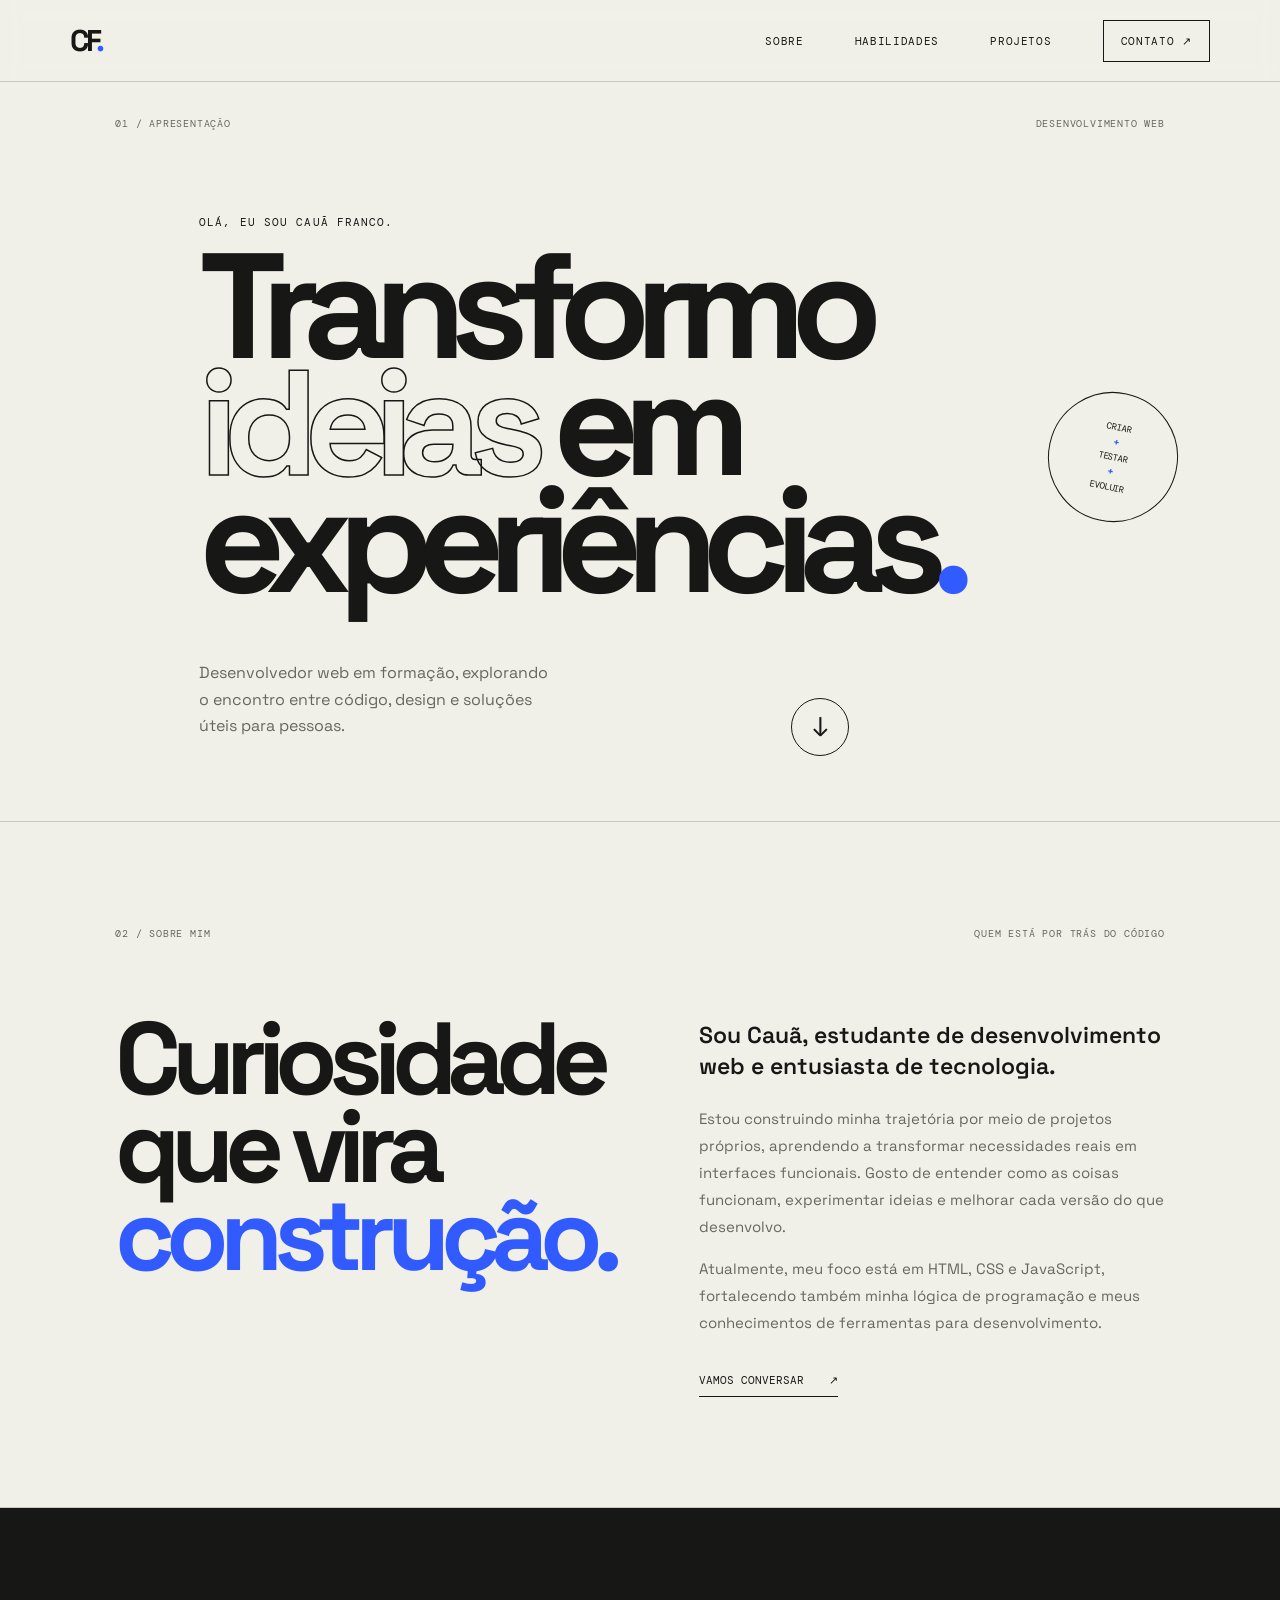
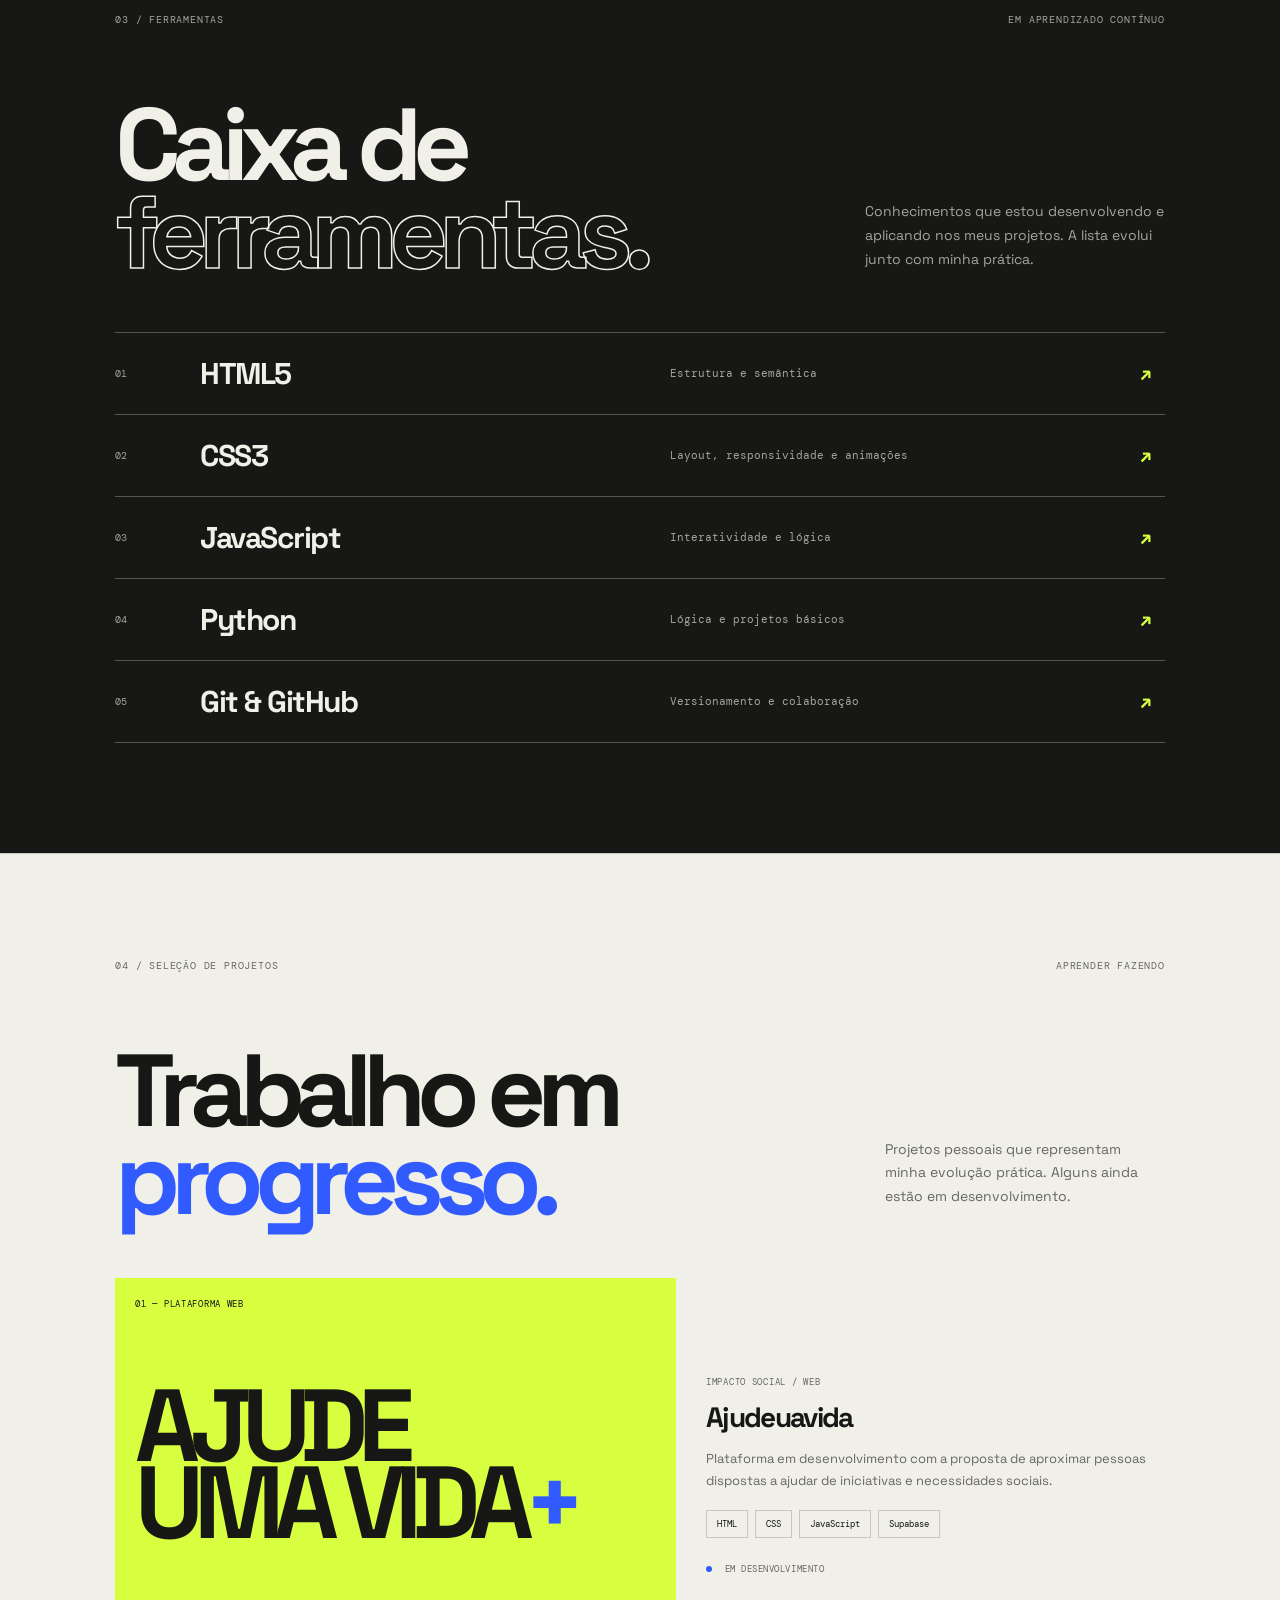
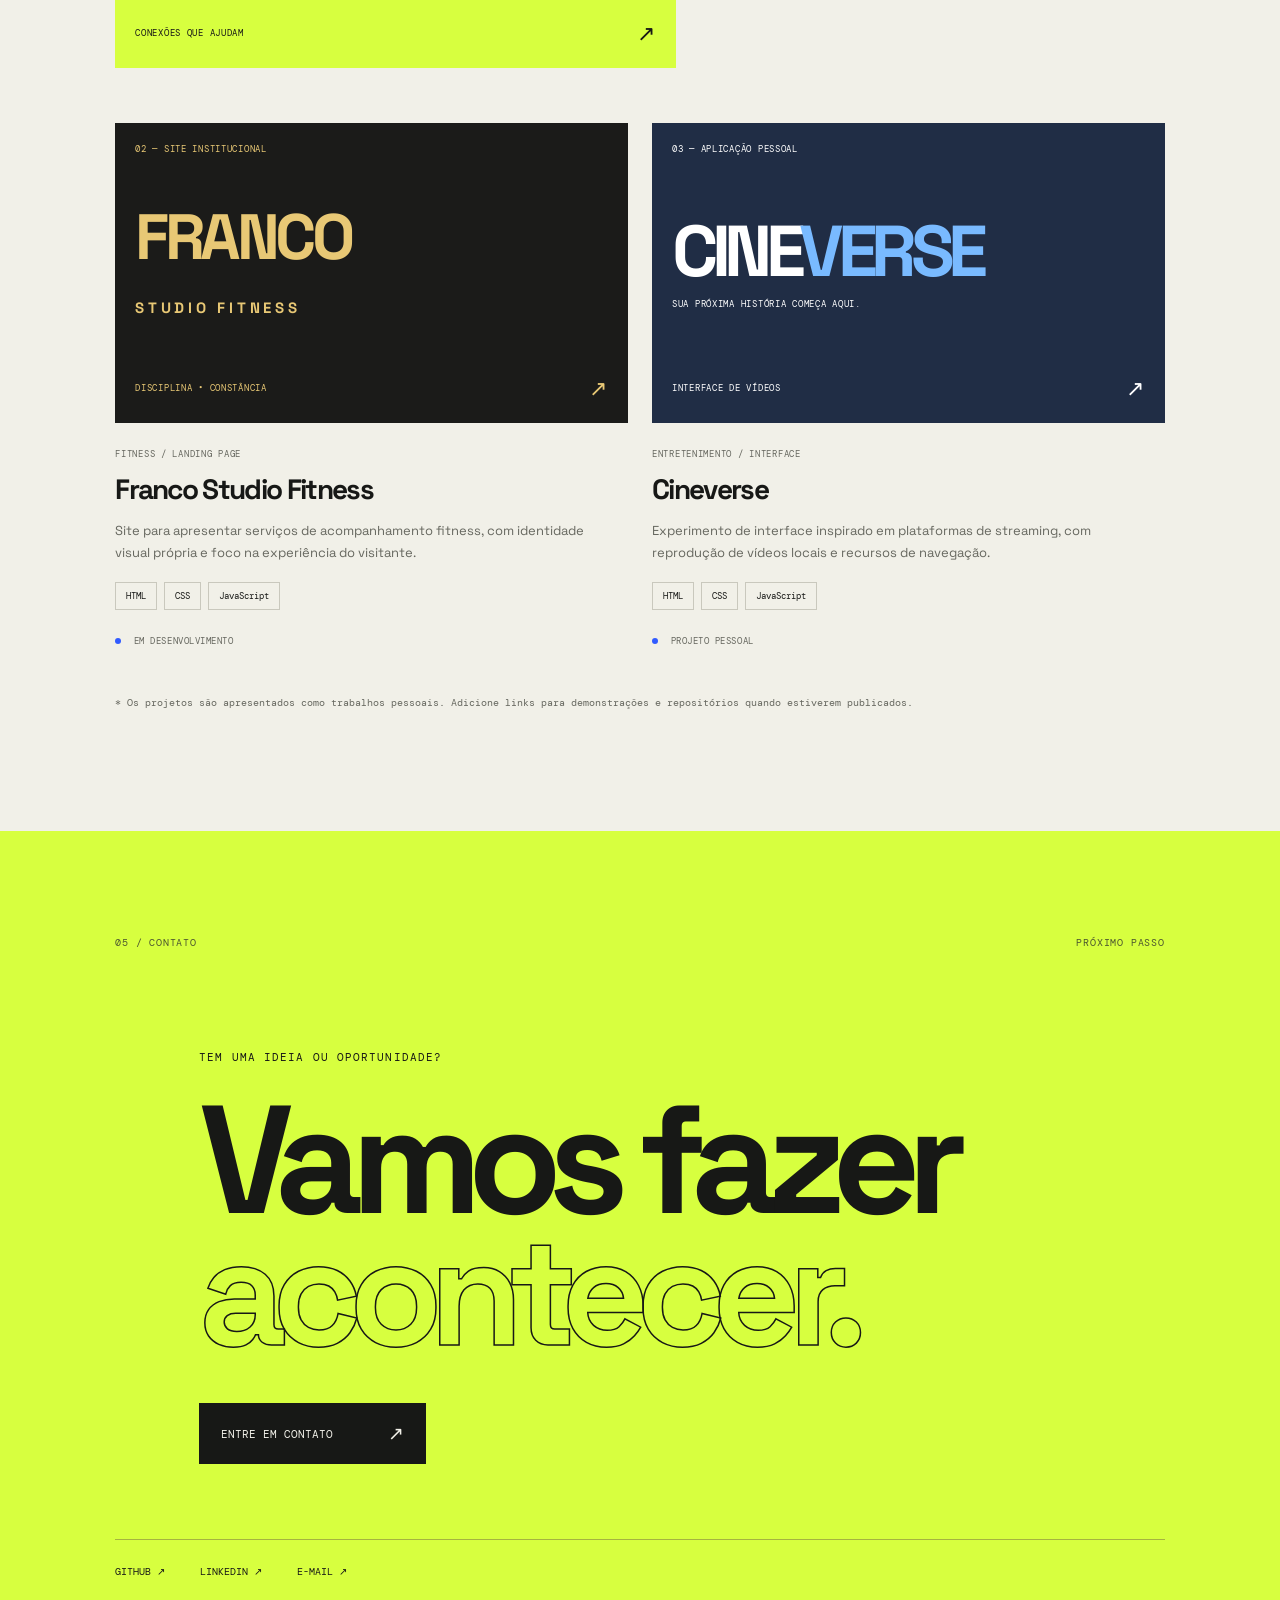
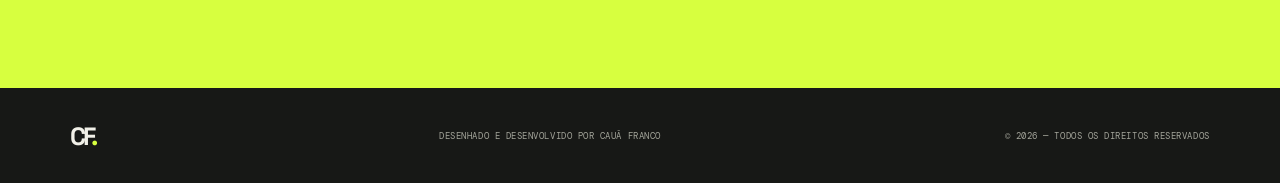
==== index.html @ 3e23813f "ss" ====
<!doctype html>
<html lang="pt-BR">
<head>
  <meta charset="UTF-8">
  <meta name="viewport" content="width=device-width, initial-scale=1.0">
  <meta name="description" content="Portfólio de Cauã Franco — desenvolvedor web em formação. Projetos, habilidades e contato.">
  <meta name="theme-color" content="#f1f0e8">
  <title>Cauã Franco — Desenvolvedor Web</title>
  <link rel="preconnect" href="https://fonts.googleapis.com">
  <link rel="preconnect" href="https://fonts.gstatic.com" crossorigin>
  <link href="https://fonts.googleapis.com/css2?family=DM+Mono:wght@400;500&family=Space+Grotesk:wght@400;500;600;700&display=swap" rel="stylesheet">
  <link rel="stylesheet" href="style.css">
  <script src="script.js" defer></script>
</head>
<body>
  
  <header class="site-header">
    <a class="brand" href="#inicio" aria-label="Cauã Franco, início">CF<span>.</span></a>
    <button class="menu-toggle" aria-label="Abrir menu" aria-expanded="false">☰</button>
    <nav class="navigation" aria-label="Navegação principal">
      <a href="#sobre">SOBRE</a>
      <a href="#habilidades">HABILIDADES</a>
      <a href="#projetos">PROJETOS</a>
      <a href="#contato" class="nav-contact">CONTATO ↗</a>
    </nav>
  </header>

  <main>
    <section class="hero section-wrap" id="inicio">
      <div class="hero-kicker"><span>01 / APRESENTAÇÃO</span><span>DESENVOLVIMENTO WEB</span></div>
      <div class="hero-content">
        <p class="eyebrow">OLÁ, EU SOU CAUÃ FRANCO.</p>
        <h1>Transformo<br><span class="outline-text">ideias</span> em<br>experiências<span class="accent">.</span></h1>
        <div class="hero-bottom">
          <p class="hero-description">Desenvolvedor web em formação, explorando o encontro entre código, design e soluções úteis para pessoas.</p>
          <a class="round-link" href="#projetos" aria-label="Ver projetos">↓</a>
        </div>
      </div>
      <div class="hero-stamp" aria-hidden="true"><span>CRIAR</span><b>+</b><span>TESTAR</span><b>+</b><span>EVOLUIR</span></div>
    </section>

    <section class="about section-wrap" id="sobre">
      <div class="section-heading"><span>02 / SOBRE MIM</span><span class="section-index">QUEM ESTÁ POR TRÁS DO CÓDIGO</span></div>
      <div class="about-grid">
        <h2>Curiosidade<br>que vira<br><span class="accent">construção.</span></h2>
        <div class="about-copy">
          <p class="large-copy">Sou Cauã, estudante de desenvolvimento web e entusiasta de tecnologia.</p>
          <p>Estou construindo minha trajetória por meio de projetos próprios, aprendendo a transformar necessidades reais em interfaces funcionais. Gosto de entender como as coisas funcionam, experimentar ideias e melhorar cada versão do que desenvolvo.</p>
          <p>Atualmente, meu foco está em HTML, CSS e JavaScript, fortalecendo também minha lógica de programação e meus conhecimentos de ferramentas para desenvolvimento.</p>
          <a class="text-link" href="#contato">VAMOS CONVERSAR <span>↗</span></a>
        </div>
      </div>
    </section>

    <section class="skills section-wrap" id="habilidades">
      <div class="section-heading"><span>03 / FERRAMENTAS</span><span class="section-index">EM APRENDIZADO CONTÍNUO</span></div>
      <div class="skills-intro">
        <h2>Caixa de<br><span class="outline-text">ferramentas.</span></h2>
        <p>Conhecimentos que estou desenvolvendo e aplicando nos meus projetos. A lista evolui junto com minha prática.</p>
      </div>
      <div class="skill-list">
        <div class="skill-row"><span>01</span><strong>HTML5</strong><em>Estrutura e semântica</em><b>↗</b></div>
        <div class="skill-row"><span>02</span><strong>CSS3</strong><em>Layout, responsividade e animações</em><b>↗</b></div>
        <div class="skill-row"><span>03</span><strong>JavaScript</strong><em>Interatividade e lógica</em><b>↗</b></div>
        <div class="skill-row"><span>04</span><strong>Python</strong><em>Lógica e projetos básicos</em><b>↗</b></div>
        <div class="skill-row"><span>05</span><strong>Git & GitHub</strong><em>Versionamento e colaboração</em><b>↗</b></div>
      </div>
    </section>

    <section class="projects section-wrap" id="projetos">
      <div class="section-heading"><span>04 / SELEÇÃO DE PROJETOS</span><span class="section-index">APRENDER FAZENDO</span></div>
      <div class="projects-title">
        <h2>Trabalho em<br><span class="accent">progresso.</span></h2>
        <p>Projetos pessoais que representam minha evolução prática. Alguns ainda estão em desenvolvimento.</p>
      </div>
      <div class="project-grid">
        <article class="project-card project-featured">
          <div class="project-visual visual-charity">
            <span class="visual-label">01 — PLATAFORMA WEB</span>
            <div class="visual-word">AJUDE<br>UMA VIDA<span>+</span></div>
            <div class="visual-bottom"><span>CONEXÕES QUE AJUDAM</span><span>↗</span></div>
          </div>
          <div class="project-info">
            <div><span class="project-type">IMPACTO SOCIAL / WEB</span><h3>Ajudeuavida</h3></div>
            <p>Plataforma em desenvolvimento com a proposta de aproximar pessoas dispostas a ajudar de iniciativas e necessidades sociais.</p>
            <div class="tag-list"><span>HTML</span><span>CSS</span><span>JavaScript</span><span>Supabase</span></div>
            <span class="project-status"><i></i> EM DESENVOLVIMENTO</span>
          </div>
        </article>

        <article class="project-card">
          <div class="project-visual visual-fitness">
            <span class="visual-label">02 — SITE INSTITUCIONAL</span>
            <div class="fitness-mark">FRANCO<br><span>STUDIO FITNESS</span></div>
            <div class="visual-bottom"><span>DISCIPLINA • CONSTÂNCIA</span><span>↗</span></div>
          </div>
          <div class="project-info">
            <div><span class="project-type">FITNESS / LANDING PAGE</span><h3>Franco Studio Fitness</h3></div>
            <p>Site para apresentar serviços de acompanhamento fitness, com identidade visual própria e foco na experiência do visitante.</p>
            <div class="tag-list"><span>HTML</span><span>CSS</span><span>JavaScript</span></div>
            <span class="project-status"><i></i> EM DESENVOLVIMENTO</span>
          </div>
        </article>

        <article class="project-card">
          <div class="project-visual visual-cine">
            <span class="visual-label">03 — APLICAÇÃO PESSOAL</span>
            <div class="cine-title">CINE<span>VERSE</span><small>SUA PRÓXIMA HISTÓRIA COMEÇA AQUI.</small></div>
            <div class="visual-bottom"><span>INTERFACE DE VÍDEOS</span><span>↗</span></div>
          </div>
          <div class="project-info">
            <div><span class="project-type">ENTRETENIMENTO / INTERFACE</span><h3>Cineverse</h3></div>
            <p>Experimento de interface inspirado em plataformas de streaming, com reprodução de vídeos locais e recursos de navegação.</p>
            <div class="tag-list"><span>HTML</span><span>CSS</span><span>JavaScript</span></div>
            <span class="project-status"><i></i> PROJETO PESSOAL</span>
          </div>
        </article>
      </div>
      <p class="projects-note">* Os projetos são apresentados como trabalhos pessoais. Adicione links para demonstrações e repositórios quando estiverem publicados.</p>
    </section>

    <section class="contact section-wrap" id="contato">
      <div class="section-heading"><span>05 / CONTATO</span><span class="section-index">PRÓXIMO PASSO</span></div>
      <div class="contact-main">
        <p class="eyebrow">TEM UMA IDEIA OU OPORTUNIDADE?</p>
        <h2>Vamos fazer<br><span class="outline-text">acontecer.</span></h2>
        <a class="contact-button" href="mailto:.COM">ENTRE EM CONTATO <span>↗</span></a>
      </div>
      <div class="contact-links">
        <!-- Substitua os endereços abaixo pelos seus links reais -->
        <a href="https://github.com/theguy2006" target="_blank" rel="noreferrer">GITHUB ↗</a>
        <a href="https://www.linkedin.com/" target="_blank" rel="noreferrer">LINKEDIN ↗</a>
        <a href="mailto:cauafranco259@gmail.com">E-MAIL ↗</a>
      </div>
    </section>
  </main>

  <footer class="footer">
    <a class="brand" href="#inicio">CF<span>.</span></a>
    <span>DESENHADO E DESENVOLVIDO POR CAUÃ FRANCO</span>
    <span>© <span id="year"></span> — TODOS OS DIREITOS RESERVADOS</span>
  </footer>
  <a class="back-top" href="#inicio" aria-label="Voltar ao topo">↑</a>
</body>
</html>
---- style.css ----
/* CAUÃ FRANCO — PORTFÓLIO
   Identidade: brutalista, editorial e moderna.
   Edite as variáveis abaixo para personalizar as cores. */
:root {
  --paper: #f1f0e8;
  --ink: #171816;
  --muted: #66675f;
  --line: #c9c8bd;
  --acid: #d7ff3f;
  --blue: #315bff;
  --mono: "DM Mono", monospace;
  --display: "Space Grotesk", sans-serif;
}
* {
  box-sizing: border-box;
}
html {
  scroll-behavior: smooth;
  scroll-padding-top: 90px;
}
body {
  margin: 0;
  background: var(--paper);
  color: var(--ink);
  font-family: var(--display);
  padding-top: 82px;
}
a {
  color: inherit;
  text-decoration: none;
}
.top-strip {
  min-height: 32px;
  padding: 8px 5.5%;
  display: flex;
  justify-content: space-between;
  gap: 16px;
  background: var(--ink);
  color: var(--paper);
  font: 10px var(--mono);
  letter-spacing: 0.08em;
}
.availability {
  color: var(--acid);
}
.availability i,
.project-status i {
  display: inline-block;
  width: 7px;
  height: 7px;
  margin-right: 7px;
  border-radius: 50%;
  background: var(--acid);
}
.site-header {
    height: 82px;
    padding: 0 5.5%;
    display: flex;
    justify-content: space-between;
    align-items: center;
    border-bottom: 1px solid var(--line);

    position: fixed;
    top: 0;
    left: 0;
    width: 100%;
    z-index: 1000;
    background: var(--paper);
    backdrop-filter: blur(10px);
    background: rgba(241, 240, 232, 0.75);
backdrop-filter: blur(10px);
-webkit-backdrop-filter: blur(10px);
}
.brand {
  font-size: 30px;
  font-weight: 700;
  letter-spacing: -0.12em;
}
.brand span,
.accent {
  color: var(--blue);
}
.navigation {
  display: flex;
  align-items: center;
  gap: clamp(20px, 4vw, 55px);
  font: 11px var(--mono);
  letter-spacing: 0.06em;
}
.navigation a {
  transition: color 0.2s ease;
}
.navigation a:hover,
.contact-links a:hover {
  color: var(--blue);
}
.navigation .nav-contact {
  padding: 13px 17px;
  border: 1px solid var(--ink);
}
.menu-toggle {
  display: none;
  border: 0;
  background: none;
  font-size: 25px;
}
.section-wrap {
  padding-left: 9%;
  padding-right: 9%;
}
.hero {
  min-height: 700px;
  position: relative;
  padding-top: 35px;
  padding-bottom: 65px;
  overflow: hidden;
}
.hero-kicker,
.section-heading {
  display: flex;
  justify-content: space-between;
  gap: 20px;
  color: var(--muted);
  font: 10px var(--mono);
  letter-spacing: 0.08em;
}
.hero-content {
  max-width: 950px;
  margin: 85px 0 0 8%;
  position: relative;
  z-index: 1;
}
.eyebrow {
  font: 11px var(--mono);
  letter-spacing: 0.1em;
}
.hero h1 {
  margin: 20px 0 25px;
  font-size: clamp(76px, 11.7vw, 164px);
  line-height: 0.78;
  letter-spacing: -0.105em;
  font-weight: 700;
}
.outline-text {
  color: transparent;
  -webkit-text-stroke: 1.5px var(--ink);
}
.hero-bottom {
  display: flex;
  justify-content: space-between;
  align-items: end;
  max-width: 650px;
  margin-top: 45px;
}
.hero-description {
  max-width: 360px;
  color: var(--muted);
  font-size: 16px;
  line-height: 1.65;
}
.round-link {
  width: 58px;
  height: 58px;
  display: grid;
  place-items: center;
  border: 1px solid var(--ink);
  border-radius: 50%;
  font-size: 27px;
  transition: 0.25s;
}
.round-link:hover {
  color: var(--paper);
  background: var(--ink);
  transform: translateY(4px);
}
.hero-stamp {
  position: absolute;
  right: 8%;
  top: 42%;
  width: 130px;
  height: 130px;
  border: 1px solid var(--ink);
  border-radius: 50%;
  display: flex;
  flex-direction: column;
  align-items: center;
  justify-content: center;
  gap: 3px;
  font: 9px var(--mono);
  transform: rotate(12deg);
}
.hero-stamp b {
  color: var(--blue);
}
.about,
.skills,
.projects,
.contact {
  padding-top: 105px;
  padding-bottom: 110px;
  border-top: 1px solid var(--line);
}
.section-index {
  text-align: right;
}
.about-grid {
  display: grid;
  grid-template-columns: 1fr 1fr;
  gap: 8%;
  margin-top: 75px;
}
.about h2,
.skills h2,
.projects h2,
.contact h2 {
  margin: 0;
  font-size: clamp(58px, 8vw, 110px);
  line-height: 0.86;
  letter-spacing: -0.09em;
}
.about-copy {
  max-width: 490px;
  padding-top: 5px;
}
.about-copy p {
  color: var(--muted);
  font-size: 15px;
  line-height: 1.8;
}
.about-copy .large-copy {
  margin-top: 0;
  color: var(--ink);
  font-size: 23px;
  line-height: 1.35;
  font-weight: 600;
}
.text-link {
  display: inline-flex;
  gap: 25px;
  margin-top: 22px;
  padding-bottom: 9px;
  border-bottom: 1px solid var(--ink);
  font: 11px var(--mono);
}
.skills {
  background: var(--ink);
  color: var(--paper);
}
.skills .section-heading {
  color: #a4a59b;
}
.skills-intro {
  display: flex;
  justify-content: space-between;
  align-items: end;
  gap: 30px;
  margin: 75px 0 55px;
}
.skills h2 .outline-text {
  -webkit-text-stroke-color: var(--paper);
}
.skills-intro p {
  max-width: 300px;
  margin-bottom: 5px;
  color: #a4a59b;
  font-size: 14px;
  line-height: 1.7;
}
.skill-list {
  border-top: 1px solid #55564f;
}
.skill-row {
  min-height: 82px;
  display: grid;
  grid-template-columns: 65px 1fr 1fr 25px;
  align-items: center;
  gap: 20px;
  border-bottom: 1px solid #55564f;
  transition:
    padding 0.2s,
    background 0.2s;
}
.skill-row:hover {
  padding: 0 15px;
  background: #242520;
}
.skill-row > span,
.skill-row em {
  color: #a4a59b;
  font: 10px var(--mono);
}
.skill-row strong {
  font-size: clamp(20px, 3vw, 30px);
  letter-spacing: -0.05em;
}
.skill-row em {
  font-style: normal;
  font-size: 11px;
}
.skill-row b {
  color: var(--acid);
  font-size: 19px;
}
.projects-title {
  display: flex;
  justify-content: space-between;
  align-items: end;
  gap: 25px;
  margin: 75px 0 55px;
}
.projects-title p {
  max-width: 280px;
  color: var(--muted);
  font-size: 14px;
  line-height: 1.7;
}
.project-grid {
  display: grid;
  grid-template-columns: 1fr 1fr;
  gap: 55px 24px;
}
.project-card {
  min-width: 0;
}
.project-featured {
  grid-column: 1 / -1;
  display: grid;
  grid-template-columns: 1.1fr 0.9fr;
  gap: 30px;
  align-items: center;
}
.project-visual {
  min-height: 300px;
  padding: 20px;
  display: flex;
  flex-direction: column;
  justify-content: space-between;
  overflow: hidden;
  position: relative;
}
.project-featured .project-visual {
  min-height: 390px;
}
.visual-label,
.visual-bottom {
  position: relative;
  z-index: 1;
  display: flex;
  justify-content: space-between;
  gap: 10px;
  font: 9px var(--mono);
  letter-spacing: 0.08em;
}
.visual-bottom {
  align-items: center;
}
.visual-bottom span:last-child {
  font-size: 22px;
}
.visual-charity {
  background: var(--acid);
  color: var(--ink);
}
.visual-word {
  font-size: clamp(54px, 8vw, 105px);
  font-weight: 700;
  line-height: 0.76;
  letter-spacing: -0.1em;
}
.visual-word span {
  color: var(--blue);
}
.visual-fitness {
  background: #1b1b19;
  color: #e8c875;
}
.fitness-mark {
  font-size: clamp(38px, 5vw, 65px);
  font-weight: 700;
  line-height: 0.85;
  letter-spacing: -0.07em;
}
.fitness-mark span {
  font-size: 15px;
  letter-spacing: 0.25em;
}
.visual-cine {
  background: #202d45;
  color: #fff;
}
.cine-title {
  font-size: clamp(48px, 6vw, 72px);
  font-weight: 700;
  letter-spacing: -0.09em;
  line-height: 0.9;
}
.cine-title span {
  color: #79baff;
}
.cine-title small {
  display: block;
  margin-top: 15px;
  font: 9px var(--mono);
  letter-spacing: 0.08em;
}
.project-info {
  padding: 18px 0 0;
}
.project-featured .project-info {
  padding: 10px 0;
}
.project-type {
  color: var(--muted);
  font: 9px var(--mono);
  letter-spacing: 0.08em;
}
.project-info h3 {
  margin: 9px 0 12px;
  font-size: 28px;
  letter-spacing: -0.06em;
}
.project-info p {
  max-width: 470px;
  color: var(--muted);
  font-size: 13px;
  line-height: 1.7;
}
.tag-list {
  display: flex;
  flex-wrap: wrap;
  gap: 7px;
  margin: 18px 0;
}
.tag-list span {
  padding: 7px 10px;
  border: 1px solid var(--line);
  font: 9px var(--mono);
}
.project-status {
  display: inline-block;
  margin-top: 5px;
  color: var(--muted);
  font: 9px var(--mono);
  letter-spacing: 0.06em;
}
.project-status i {
  width: 6px;
  height: 6px;
  background: var(--blue);
}
.projects-note {
  margin-top: 45px;
  color: var(--muted);
  font: 10px var(--mono);
  line-height: 1.7;
}
.contact {
  background: var(--acid);
  border-top: 0;
}
.contact .section-heading {
  color: #4d5630;
}
.contact-main {
  padding: 90px 0 75px 8%;
}
.contact-main .eyebrow {
  margin-bottom: 30px;
}
.contact h2 {
  font-size: clamp(75px, 12vw, 155px);
}
.contact h2 .outline-text {
  -webkit-text-stroke-color: var(--ink);
}
.contact-button {
  display: inline-flex;
  justify-content: space-between;
  align-items: center;
  gap: 55px;
  margin-top: 45px;
  padding: 18px 22px;
  background: var(--ink);
  color: var(--paper);
  font: 11px var(--mono);
  transition: 0.2s;
}
.contact-button:hover {
  background: var(--blue);
  transform: translateY(-3px);
}
.contact-button span {
  font-size: 19px;
}
.contact-links {
  display: flex;
  gap: 35px;
  padding-top: 25px;
  border-top: 1px solid #a6b33f;
  font: 10px var(--mono);
}
.footer {
  min-height: 95px;
  padding: 20px 5.5%;
  display: flex;
  justify-content: space-between;
  align-items: center;
  gap: 20px;
  background: var(--ink);
  color: var(--paper);
}
.footer .brand {
  font-size: 25px;
}
.footer .brand span {
  color: var(--acid);
}
.footer > span {
  color: #a4a59b;
  font: 9px var(--mono);
  letter-spacing: 0.06em;
}
.back-top {
  position: fixed;
  right: 22px;
  bottom: 22px;
  width: 42px;
  height: 42px;
  display: grid;
  place-items: center;
  background: var(--ink);
  color: var(--paper);
  font-size: 20px;
  opacity: 0;
  pointer-events: none;
  transition: opacity 0.2s;
  z-index: 5;
}
.back-top.visible {
  opacity: 1;
  pointer-events: auto;
}
.reveal {
  opacity: 0;
  transform: translateY(24px);
  transition:
    opacity 0.65s ease,
    transform 0.65s ease;
}
.reveal.in-view {
  opacity: 1;
  transform: translateY(0);
}
@media (max-width: 800px) {
  .section-wrap {
    padding-left: 6%;
    padding-right: 6%;
  }
  .hero {
    min-height: 650px;
  }
  .hero-content {
    margin-left: 2%;
    margin-top: 100px;
  }
  .hero-stamp {
    right: 7%;
    top: 58%;
    width: 95px;
    height: 95px;
    font-size: 7px;
  }
  .about-grid {
    gap: 35px;
  }
  .project-featured {
    grid-template-columns: 1fr;
    gap: 12px;
  }
  .project-featured .project-visual {
    min-height: 330px;
  }
}
@media (max-width: 600px) {
  .top-strip {
    padding: 8px 5%;
    font-size: 8px;
  }
  .site-header {
    height: 70px;
    padding: 0 5%;
  }
  .menu-toggle {
    display: block;
    cursor: pointer;
  }
  .navigation {
    display: none;
    position: absolute;
    top: 102px;
    left: 0;
    right: 0;
    z-index: 10;
    padding: 25px 6%;
    background: var(--paper);
    border-bottom: 1px solid var(--ink);
    flex-direction: column;
    align-items: stretch;
    gap: 22px;
  }
  .navigation.open {
    display: flex;
  }
  .navigation .nav-contact {
    text-align: center;
  }
  .hero {
    min-height: 610px;
    padding-top: 25px;
  }
  .hero-kicker,
  .section-heading {
    font-size: 8px;
  }
  .hero-kicker span:last-child,
  .section-index {
    max-width: 46%;
  }
  .hero-content {
    margin: 115px 0 0;
  }
  .hero h1 {
    font-size: clamp(67px, 17vw, 100px);
  }
  .hero-description {
    max-width: 260px;
    font-size: 14px;
  }
  .hero-stamp {
    top: auto;
    bottom: 50px;
    right: 8%;
    width: 78px;
    height: 78px;
    font-size: 6px;
  }
  .round-link {
    width: 45px;
    height: 45px;
    flex-shrink: 0;
  }
  .about,
  .skills,
  .projects,
  .contact {
    padding-top: 75px;
    padding-bottom: 80px;
  }
  .about-grid {
    grid-template-columns: 1fr;
    margin-top: 55px;
  }
  .about h2,
  .skills h2,
  .projects h2 {
    font-size: clamp(60px, 15vw, 90px);
  }
  .about-copy .large-copy {
    font-size: 20px;
  }
  .skills-intro,
  .projects-title {
    display: block;
    margin: 55px 0 40px;
  }
  .skills-intro p,
  .projects-title p {
    margin-top: 25px;
  }
  .skill-row {
    min-height: 75px;
    grid-template-columns: 28px 1fr 20px;
    gap: 10px;
  }
  .skill-row em {
    grid-column: 2;
    grid-row: 2;
    margin-top: -18px;
    font-size: 9px;
  }
  .skill-row b {
    grid-column: 3;
    grid-row: 1 / span 2;
  }
  .project-grid {
    grid-template-columns: 1fr;
    gap: 38px;
  }
  .project-featured {
    grid-column: auto;
  }
  .project-visual,
  .project-featured .project-visual {
    min-height: 270px;
  }
  .visual-word {
    font-size: 70px;
  }
  .contact-main {
    padding: 75px 0 65px;
  }
  .contact h2 {
    font-size: clamp(67px, 16vw, 100px);
  }
  .contact-links {
    flex-wrap: wrap;
    gap: 20px;
  }
  .footer {
    flex-wrap: wrap;
    padding: 25px 6%;
  }
  .footer > span {
    width: calc(100% - 50px);
  }
  .footer > span:last-child {
    width: 100%;
  }
}
@media (prefers-reduced-motion: reduce) {
  *,
  *::before,
  *::after {
    scroll-behavior: auto !important;
    transition-duration: 0.01ms !important;
    animation-duration: 0.01ms !important;
  }
}
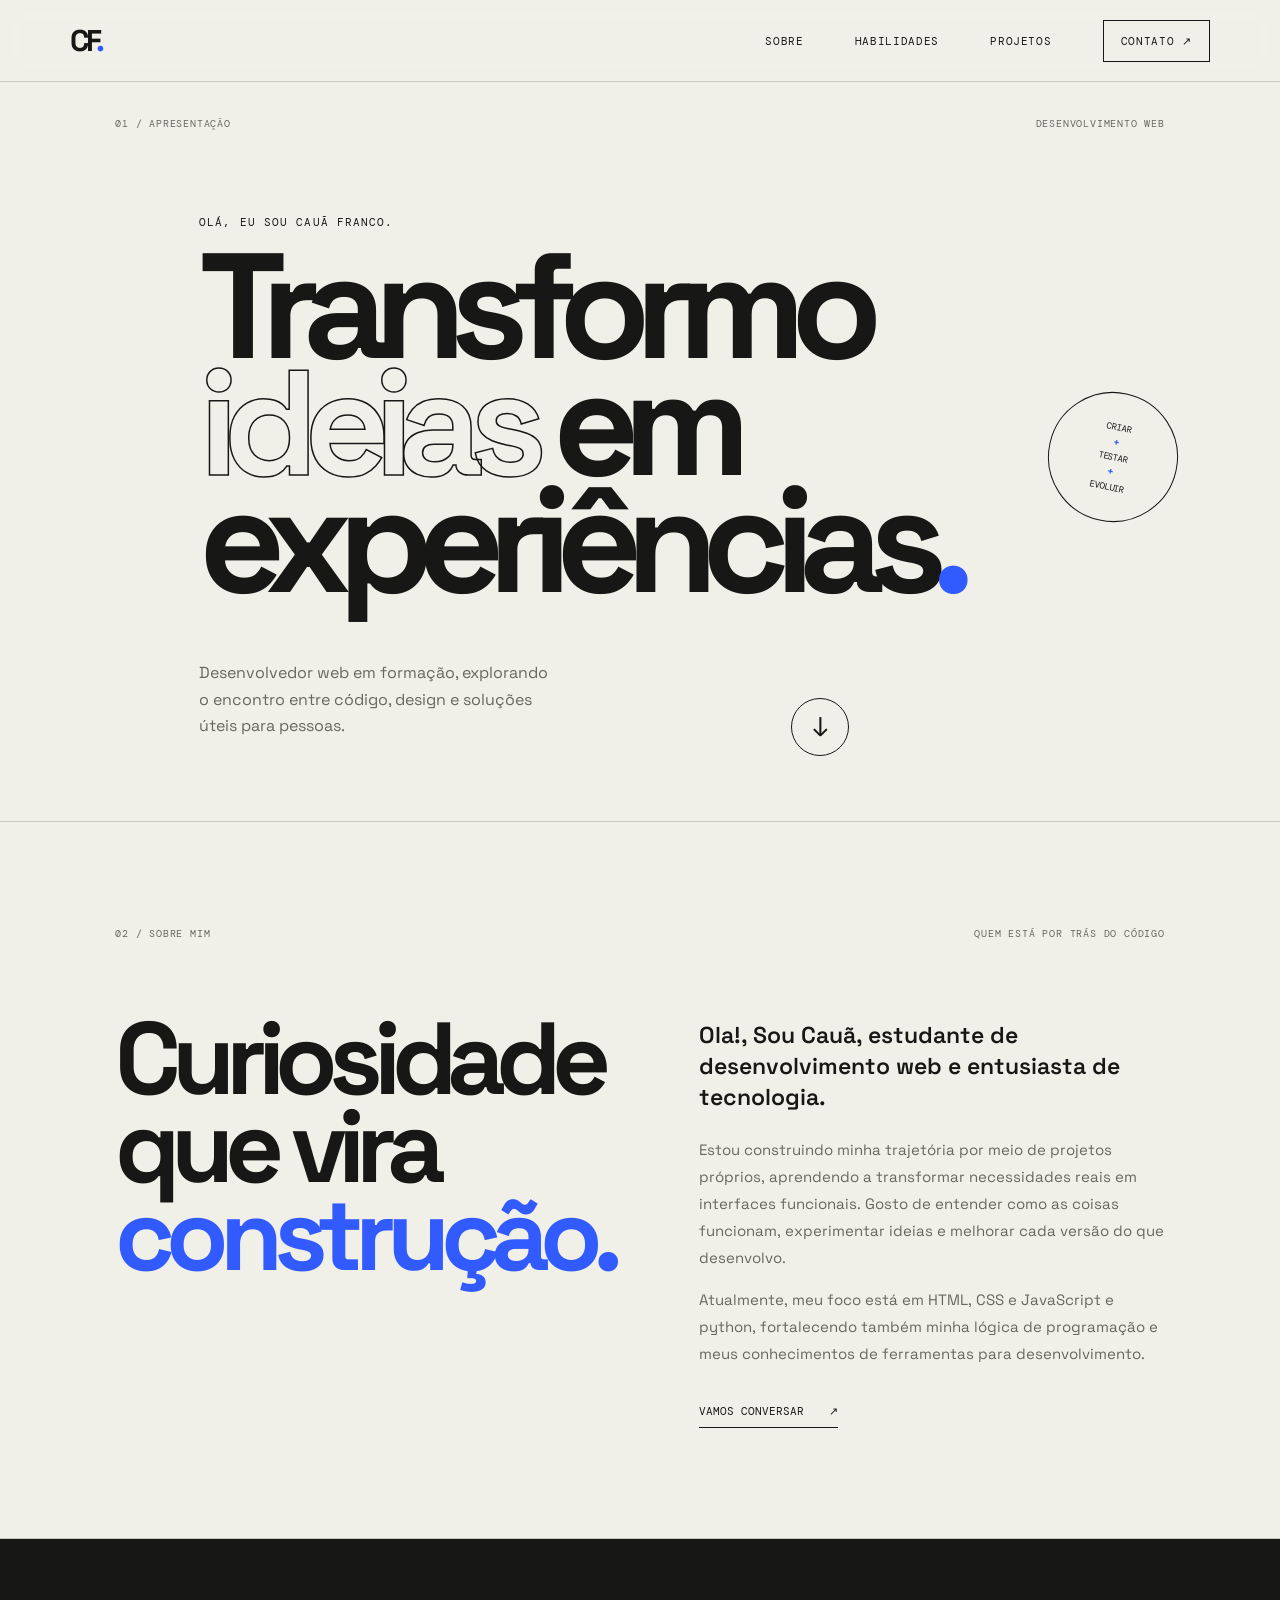
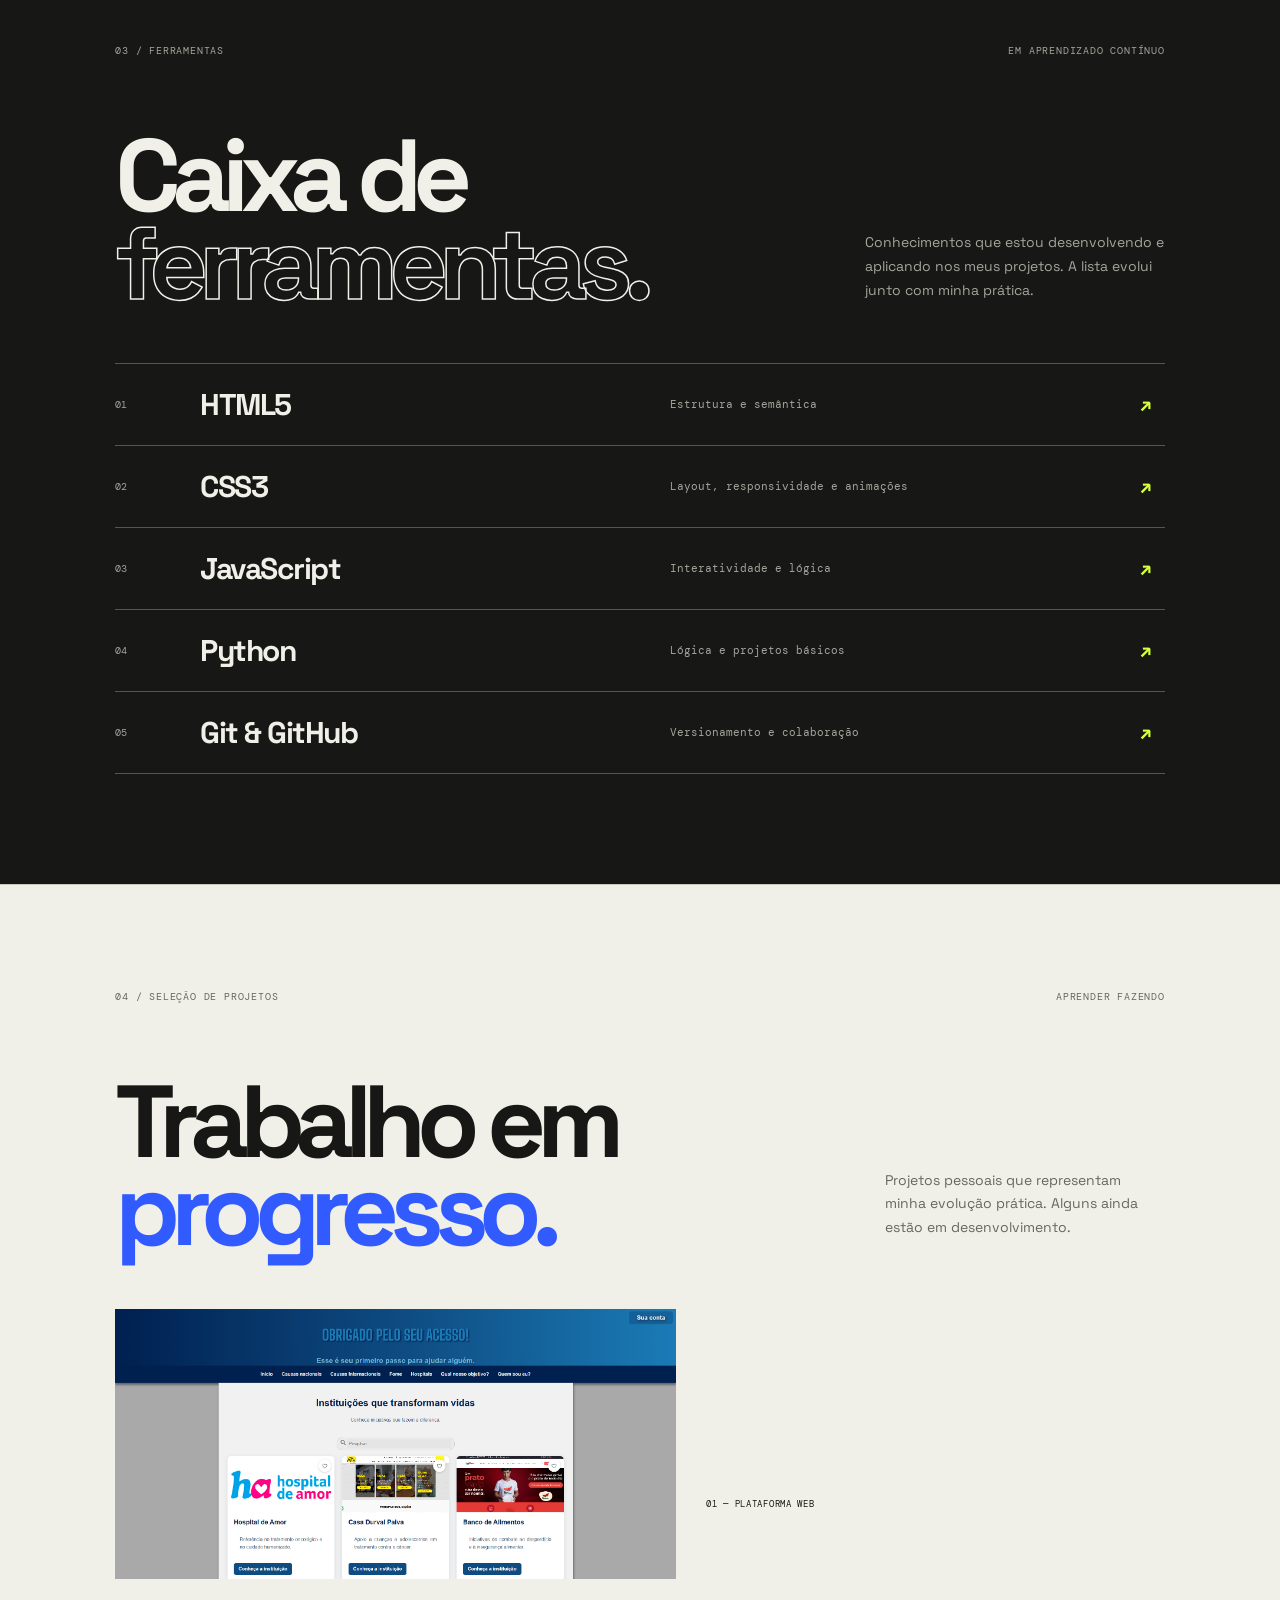
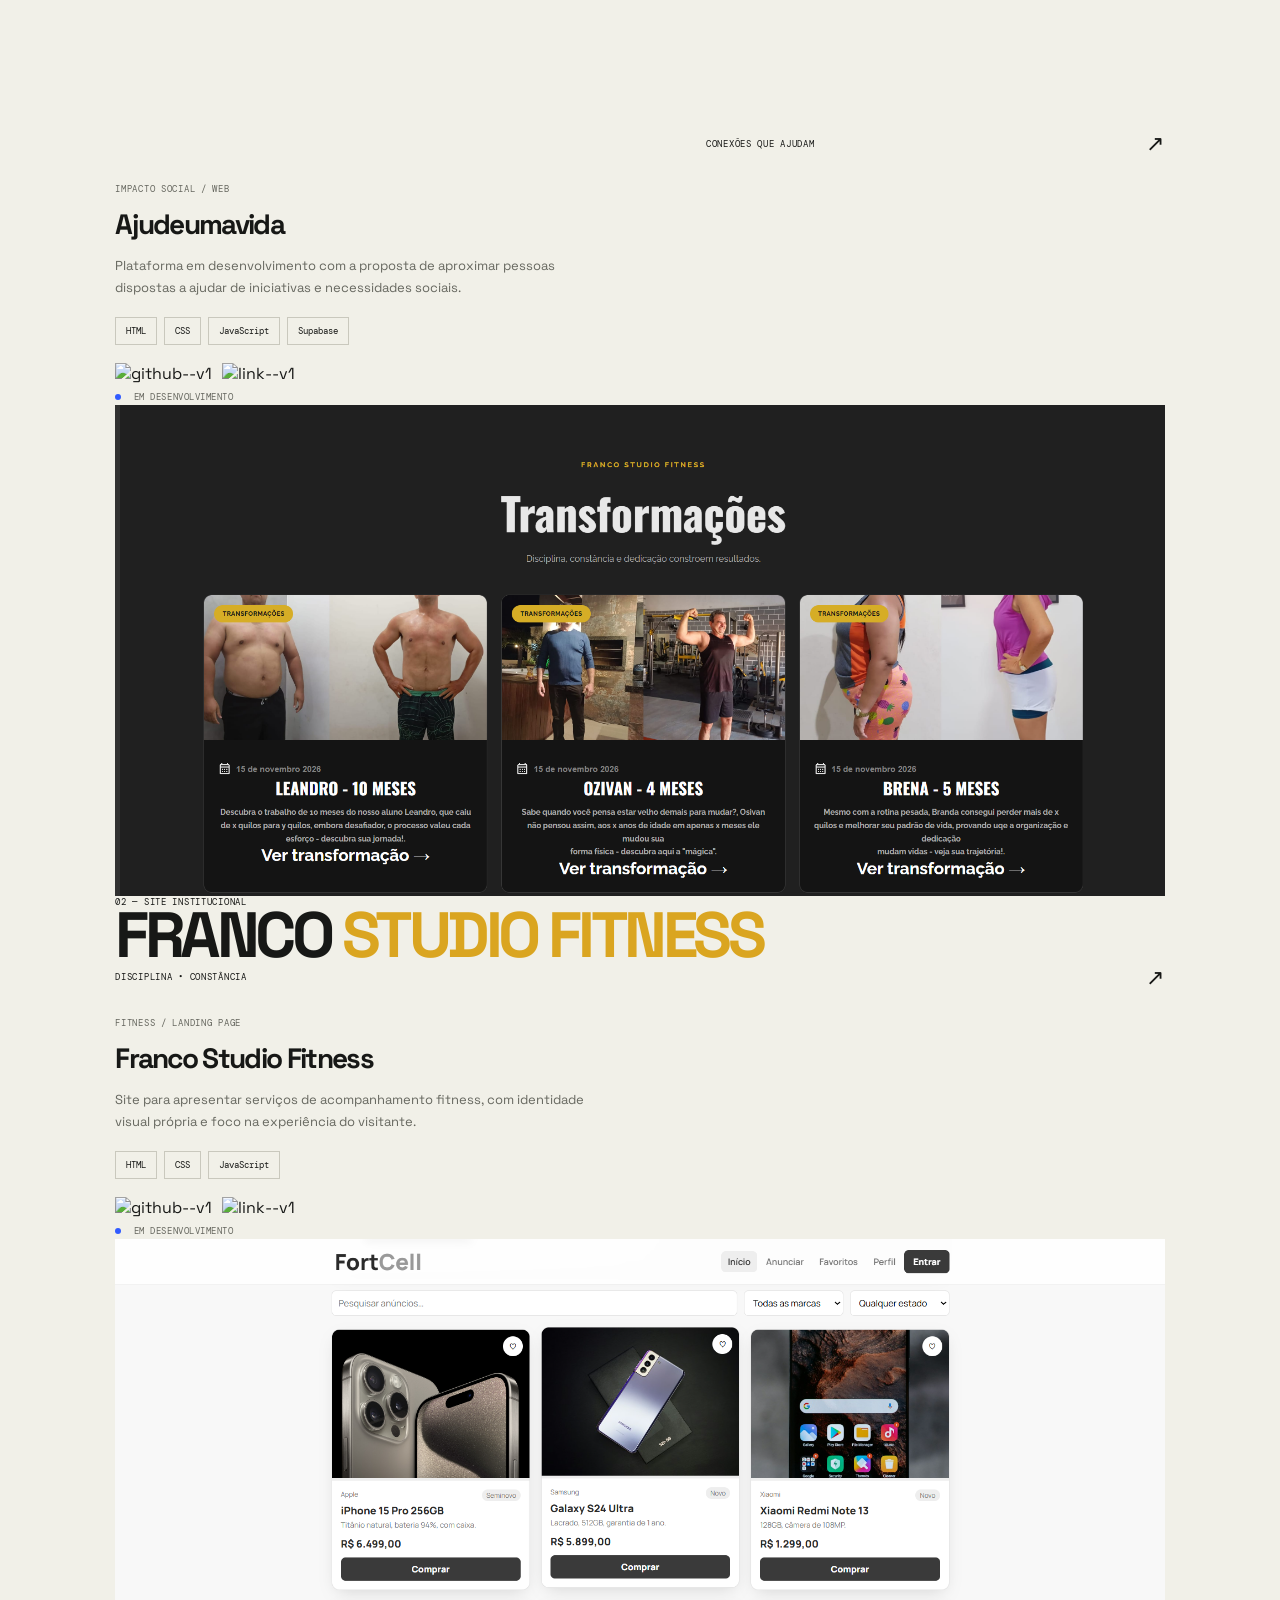
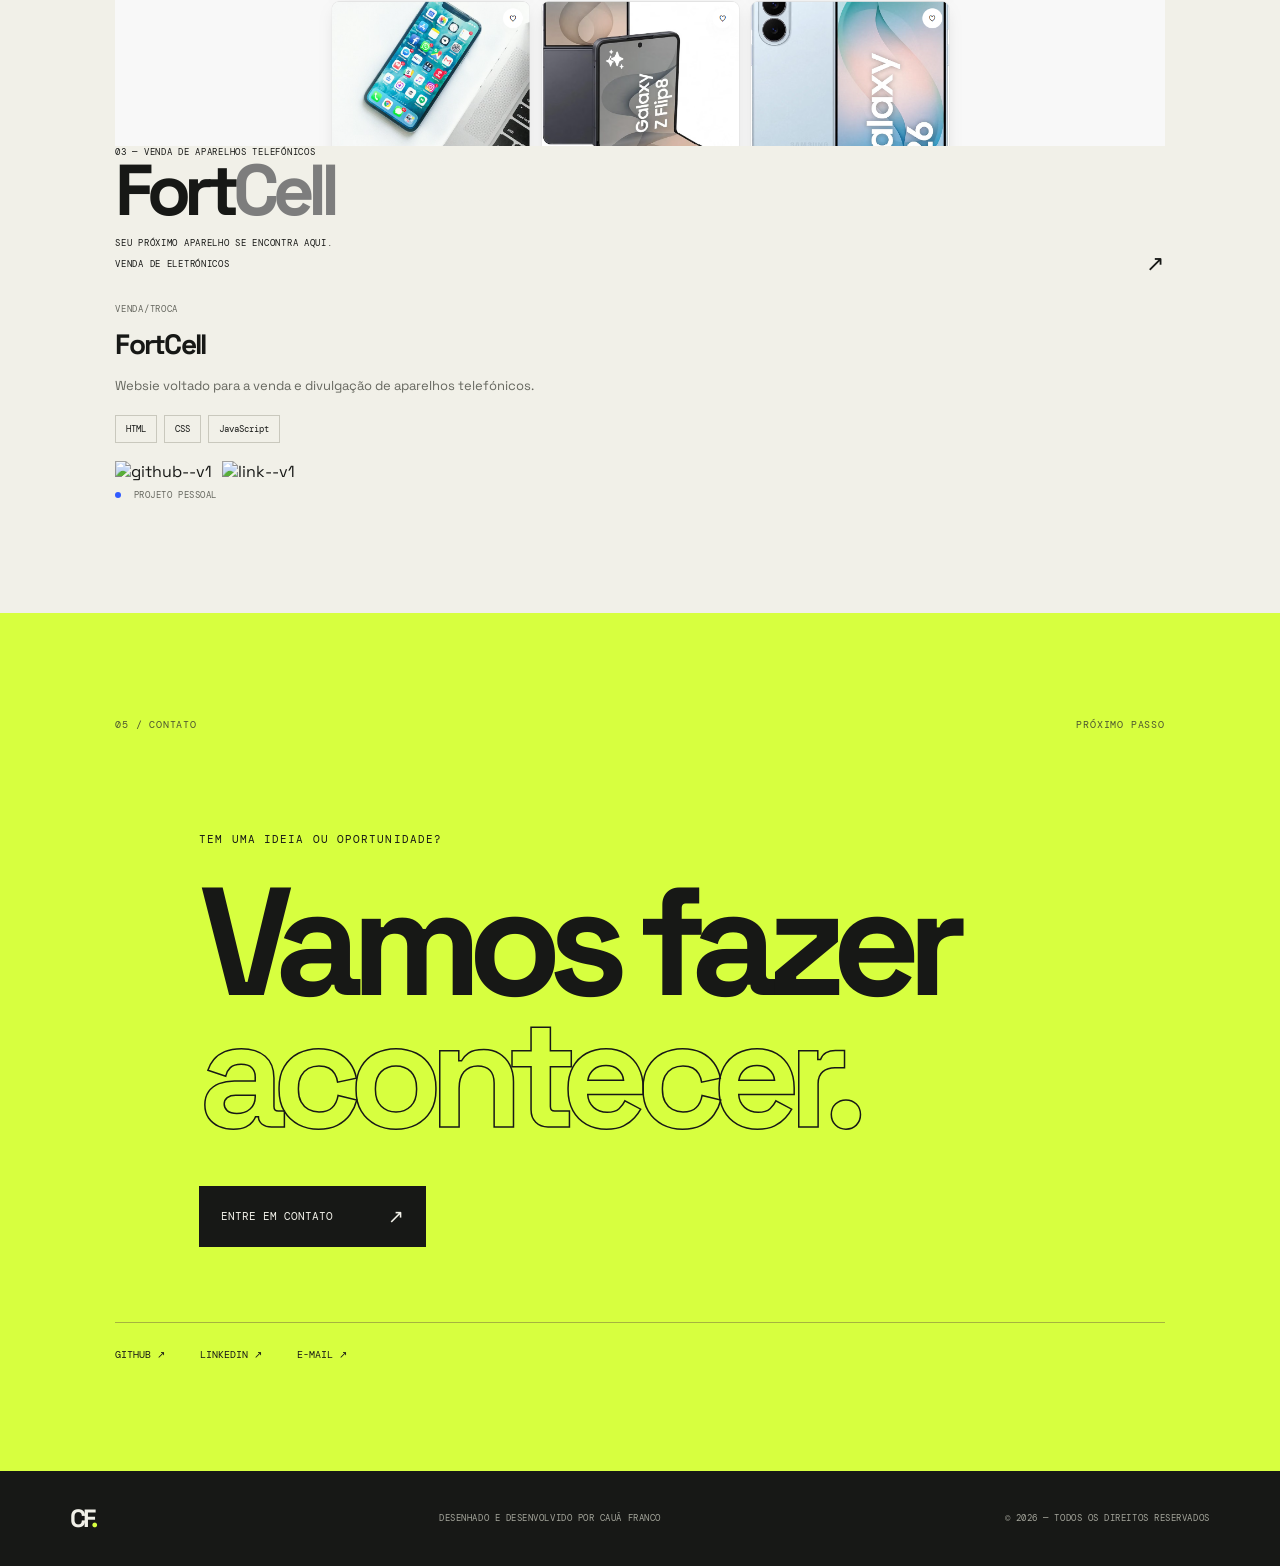
==== commit b82c12ea: "ss" ====
--- a/index.html
+++ b/index.html
@@ -44,9 +44,9 @@
       <div class="about-grid">
         <h2>Curiosidade<br>que vira<br><span class="accent">construção.</span></h2>
         <div class="about-copy">
-          <p class="large-copy">Sou Cauã, estudante de desenvolvimento web e entusiasta de tecnologia.</p>
+          <p class="large-copy">Ola!, Sou Cauã, estudante de desenvolvimento web e entusiasta de tecnologia.</p>
           <p>Estou construindo minha trajetória por meio de projetos próprios, aprendendo a transformar necessidades reais em interfaces funcionais. Gosto de entender como as coisas funcionam, experimentar ideias e melhorar cada versão do que desenvolvo.</p>
-          <p>Atualmente, meu foco está em HTML, CSS e JavaScript, fortalecendo também minha lógica de programação e meus conhecimentos de ferramentas para desenvolvimento.</p>
+          <p>Atualmente, meu foco está em HTML, CSS e JavaScript e python, fortalecendo também minha lógica de programação e meus conhecimentos de ferramentas para desenvolvimento.</p>
           <a class="text-link" href="#contato">VAMOS CONVERSAR <span>↗</span></a>
         </div>
       </div>
@@ -75,48 +75,57 @@
       </div>
       <div class="project-grid">
         <article class="project-card project-featured">
-          <div class="project-visual visual-charity">
+          <div class="project-visual">
+            <img src="imagens/auv.png" alt="">
+          </div>
             <span class="visual-label">01 — PLATAFORMA WEB</span>
-            <div class="visual-word">AJUDE<br>UMA VIDA<span>+</span></div>
+            <div class="visual-word"></div>
             <div class="visual-bottom"><span>CONEXÕES QUE AJUDAM</span><span>↗</span></div>
           </div>
           <div class="project-info">
-            <div><span class="project-type">IMPACTO SOCIAL / WEB</span><h3>Ajudeuavida</h3></div>
+            <div><span class="project-type">IMPACTO SOCIAL / WEB</span><h3>Ajudeumavida</h3></div>
             <p>Plataforma em desenvolvimento com a proposta de aproximar pessoas dispostas a ajudar de iniciativas e necessidades sociais.</p>
             <div class="tag-list"><span>HTML</span><span>CSS</span><span>JavaScript</span><span>Supabase</span></div>
+            <div class="imgs-hover"><a class="git" href=""><img width="50" height="50" src="https://img.icons8.com/ios/50/github--v1.png" alt="github--v1"/></a> <br> <a class="link" href=""><img width="50" height="50" src="https://img.icons8.com/ios/50/link--v1.png" alt="link--v1"/></div></a>
             <span class="project-status"><i></i> EM DESENVOLVIMENTO</span>
           </div>
         </article>
 
         <article class="project-card">
-          <div class="project-visual visual-fitness">
+          <div class="project-visual">
+            <img src="imagens/fnf.png" alt="">
+          </div>
             <span class="visual-label">02 — SITE INSTITUCIONAL</span>
-            <div class="fitness-mark">FRANCO<br><span>STUDIO FITNESS</span></div>
+            <div class="fitness-mark">FRANCO <span class="sfs">STUDIO FITNESS</span></div>
             <div class="visual-bottom"><span>DISCIPLINA • CONSTÂNCIA</span><span>↗</span></div>
           </div>
           <div class="project-info">
             <div><span class="project-type">FITNESS / LANDING PAGE</span><h3>Franco Studio Fitness</h3></div>
             <p>Site para apresentar serviços de acompanhamento fitness, com identidade visual própria e foco na experiência do visitante.</p>
             <div class="tag-list"><span>HTML</span><span>CSS</span><span>JavaScript</span></div>
+            <div class="imgs-hover"><a href=""><img width="50" height="50" src="https://img.icons8.com/ios/50/github--v1.png" alt="github--v1"/></a> <br> <a href=""><img width="50" height="50" src="https://img.icons8.com/ios/50/link--v1.png" alt="link--v1"/></div></a>
             <span class="project-status"><i></i> EM DESENVOLVIMENTO</span>
           </div>
         </article>
 
         <article class="project-card">
-          <div class="project-visual visual-cine">
-            <span class="visual-label">03 — APLICAÇÃO PESSOAL</span>
-            <div class="cine-title">CINE<span>VERSE</span><small>SUA PRÓXIMA HISTÓRIA COMEÇA AQUI.</small></div>
-            <div class="visual-bottom"><span>INTERFACE DE VÍDEOS</span><span>↗</span></div>
+          <div class="project-visual">
+            <img src="imagens/FortCell.png" alt="">
+          </div>
+            <span class="visual-label">03 — VENDA DE APARELHOS TELEFÓNICOS</span>
+            <div class="cine-title">Fort<span>Cell</span><small>SEU PRÓXIMO APARELHO SE ENCONTRA AQUI.</small></div>
+            <div class="visual-bottom"><span>VENDA DE ELETRÓNICOS</span><span>↗</span></div>
           </div>
           <div class="project-info">
-            <div><span class="project-type">ENTRETENIMENTO / INTERFACE</span><h3>Cineverse</h3></div>
-            <p>Experimento de interface inspirado em plataformas de streaming, com reprodução de vídeos locais e recursos de navegação.</p>
+            <div><span class="project-type">VENDA/TROCA</span><h3>FortCell</h3></div>
+            <p>Websie voltado para a venda e divulgação de aparelhos telefónicos.</p>
             <div class="tag-list"><span>HTML</span><span>CSS</span><span>JavaScript</span></div>
+            <div class="imgs-hover"><a href=""><img width="50" height="50" src="https://img.icons8.com/ios/50/github--v1.png" alt="github--v1"/></a> <br> <a href=""><img width="50" height="50" src="https://img.icons8.com/ios/50/link--v1.png" alt="link--v1"/></div></a>
             <span class="project-status"><i></i> PROJETO PESSOAL</span>
           </div>
         </article>
       </div>
-      <p class="projects-note">* Os projetos são apresentados como trabalhos pessoais. Adicione links para demonstrações e repositórios quando estiverem publicados.</p>
+      <!-- <p class="projects-note">* Os projetos são apresentados como trabalhos pessoais. Adicione links para demonstrações e repositórios quando estiverem publicados.</p>  -->
     </section>
 
     <section class="contact section-wrap" id="contato">
--- a/style.css
+++ b/style.css
@@ -1,5 +1,5 @@
 /* CAUÃ FRANCO — PORTFÓLIO
-   Identidade: brutalista, editorial e moderna.
+    Identidade: brutalista, editorial e moderna.
    Edite as variáveis abaixo para personalizar as cores. */
 :root {
   --paper: #f1f0e8;
@@ -13,6 +13,7 @@
 }
 * {
   box-sizing: border-box;
+  transition: 0.2s;
 }
 html {
   scroll-behavior: smooth;
@@ -330,13 +331,26 @@
   align-items: center;
 }
 .project-visual {
-  min-height: 300px;
-  padding: 20px;
-  display: flex;
-  flex-direction: column;
-  justify-content: space-between;
-  overflow: hidden;
-  position: relative;
+    padding: 0;
+    overflow: hidden;
+    min-height: 300px;
+}
+
+.project-visual img {
+    width: 100%;
+    height: 100%;
+    min-height: 0;
+    object-fit: cover;
+    object-position: top;
+    display: block;
+}
+.project-featured .project-info {
+    padding: 0;
+}
+
+.project-visual:hover img {
+    transform: scale(1.04);
+    
 }
 .project-featured .project-visual {
   min-height: 390px;
@@ -380,10 +394,18 @@
   line-height: 0.85;
   letter-spacing: -0.07em;
 }
-.fitness-mark span {
-  font-size: 15px;
-  letter-spacing: 0.25em;
-}
+.sfs{
+  font-size: clamp(38px, 5vw, 65px);
+  font-weight: 700;
+  line-height: 0.85;
+  letter-spacing: -0.07em;
+  color: goldenrod;
+}
+.imgs-hover{
+  display: flex;
+  gap: 5px;
+}
+
 .visual-cine {
   background: #202d45;
   color: #fff;
@@ -395,7 +417,7 @@
   line-height: 0.9;
 }
 .cine-title span {
-  color: #79baff;
+  color: #7d7d7d;
 }
 .cine-title small {
   display: block;
@@ -536,6 +558,7 @@
   transition: opacity 0.2s;
   z-index: 5;
 }
+
 .back-top.visible {
   opacity: 1;
   pointer-events: auto;
@@ -573,10 +596,13 @@
   .about-grid {
     gap: 35px;
   }
-  .project-featured {
-    grid-template-columns: 1fr;
-    gap: 12px;
-  }
+.project-featured .project-visual {
+    min-height: 0;
+    height: auto;
+    aspect-ratio: 16 / 9;
+    padding: 0;
+    overflow: hidden;
+}
   .project-featured .project-visual {
     min-height: 330px;
   }
@@ -671,7 +697,7 @@
   .skills-intro,
   .projects-title {
     display: block;
-    margin: 55px 0 40px;
+    margin: 45px 0 35px;
   }
   .skills-intro p,
   .projects-title p {
@@ -694,7 +720,7 @@
   }
   .project-grid {
     grid-template-columns: 1fr;
-    gap: 38px;
+    gap: 35px 24px;
   }
   .project-featured {
     grid-column: auto;
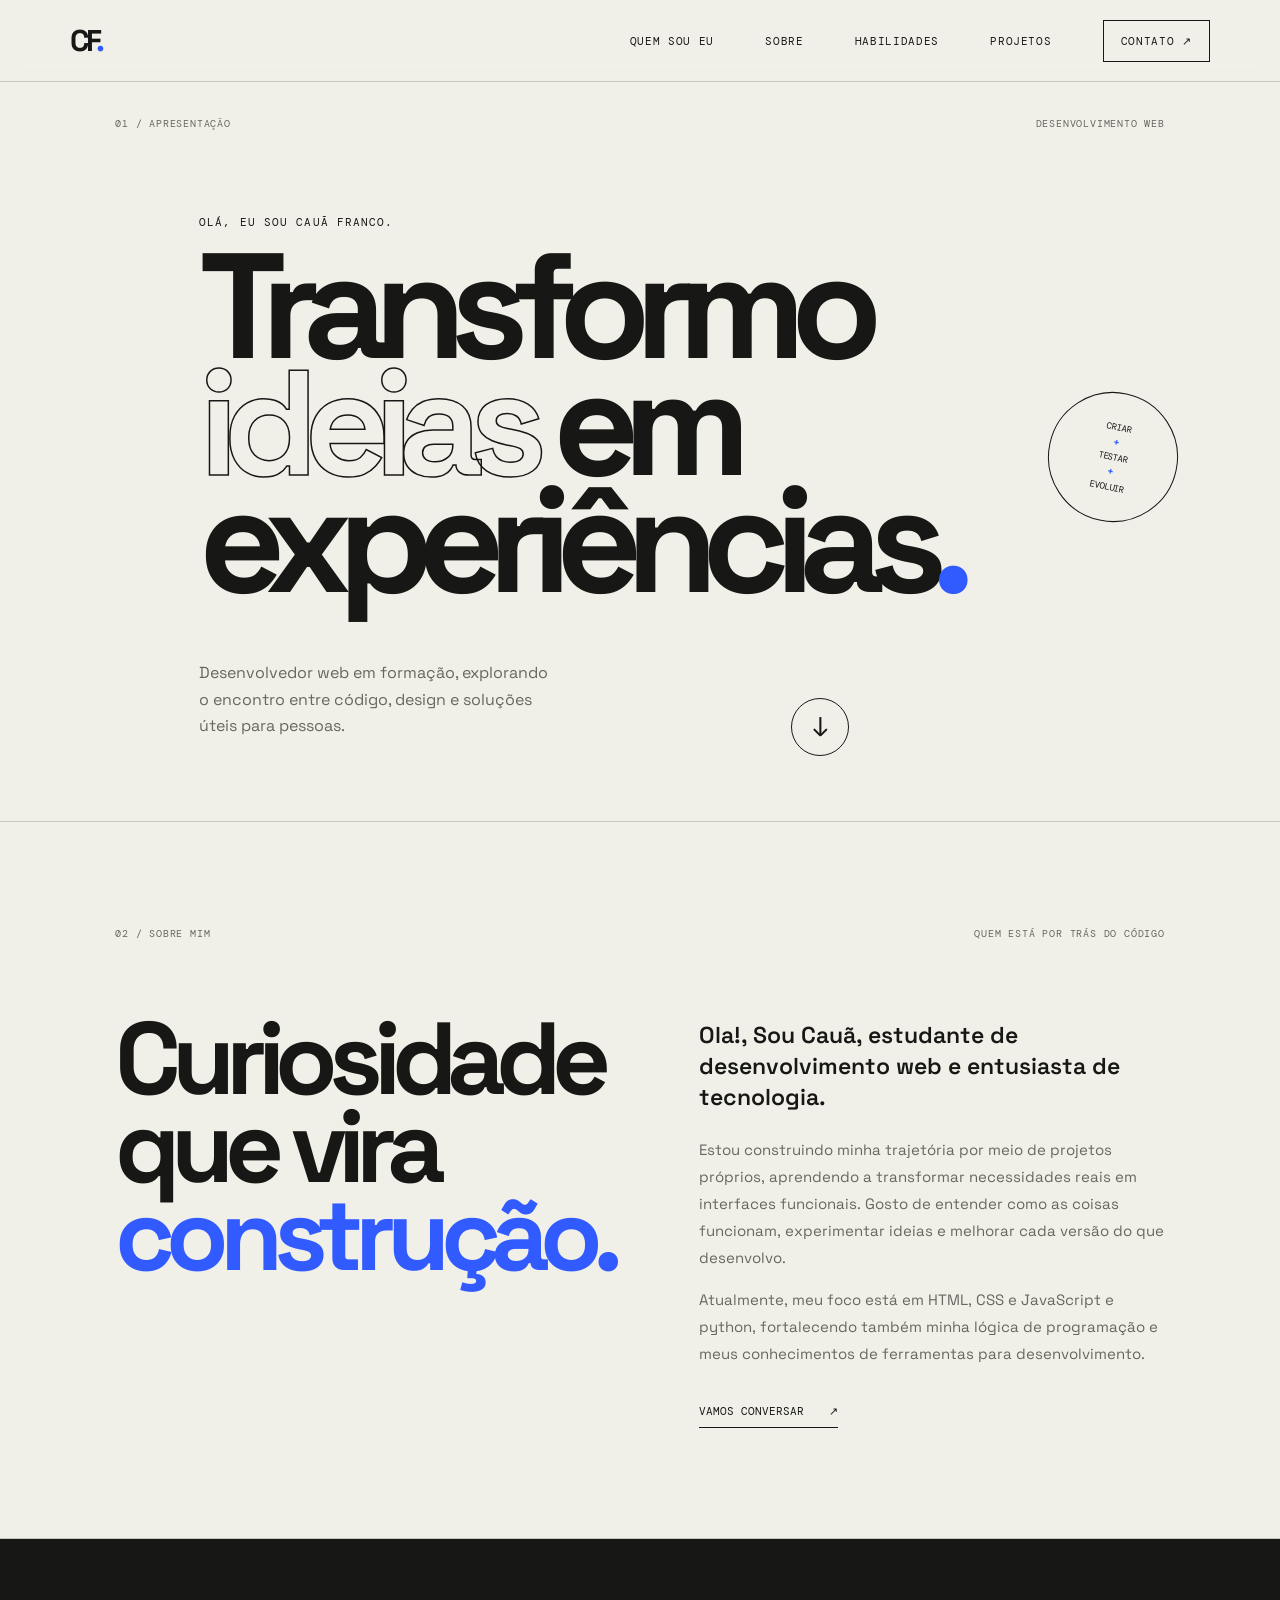
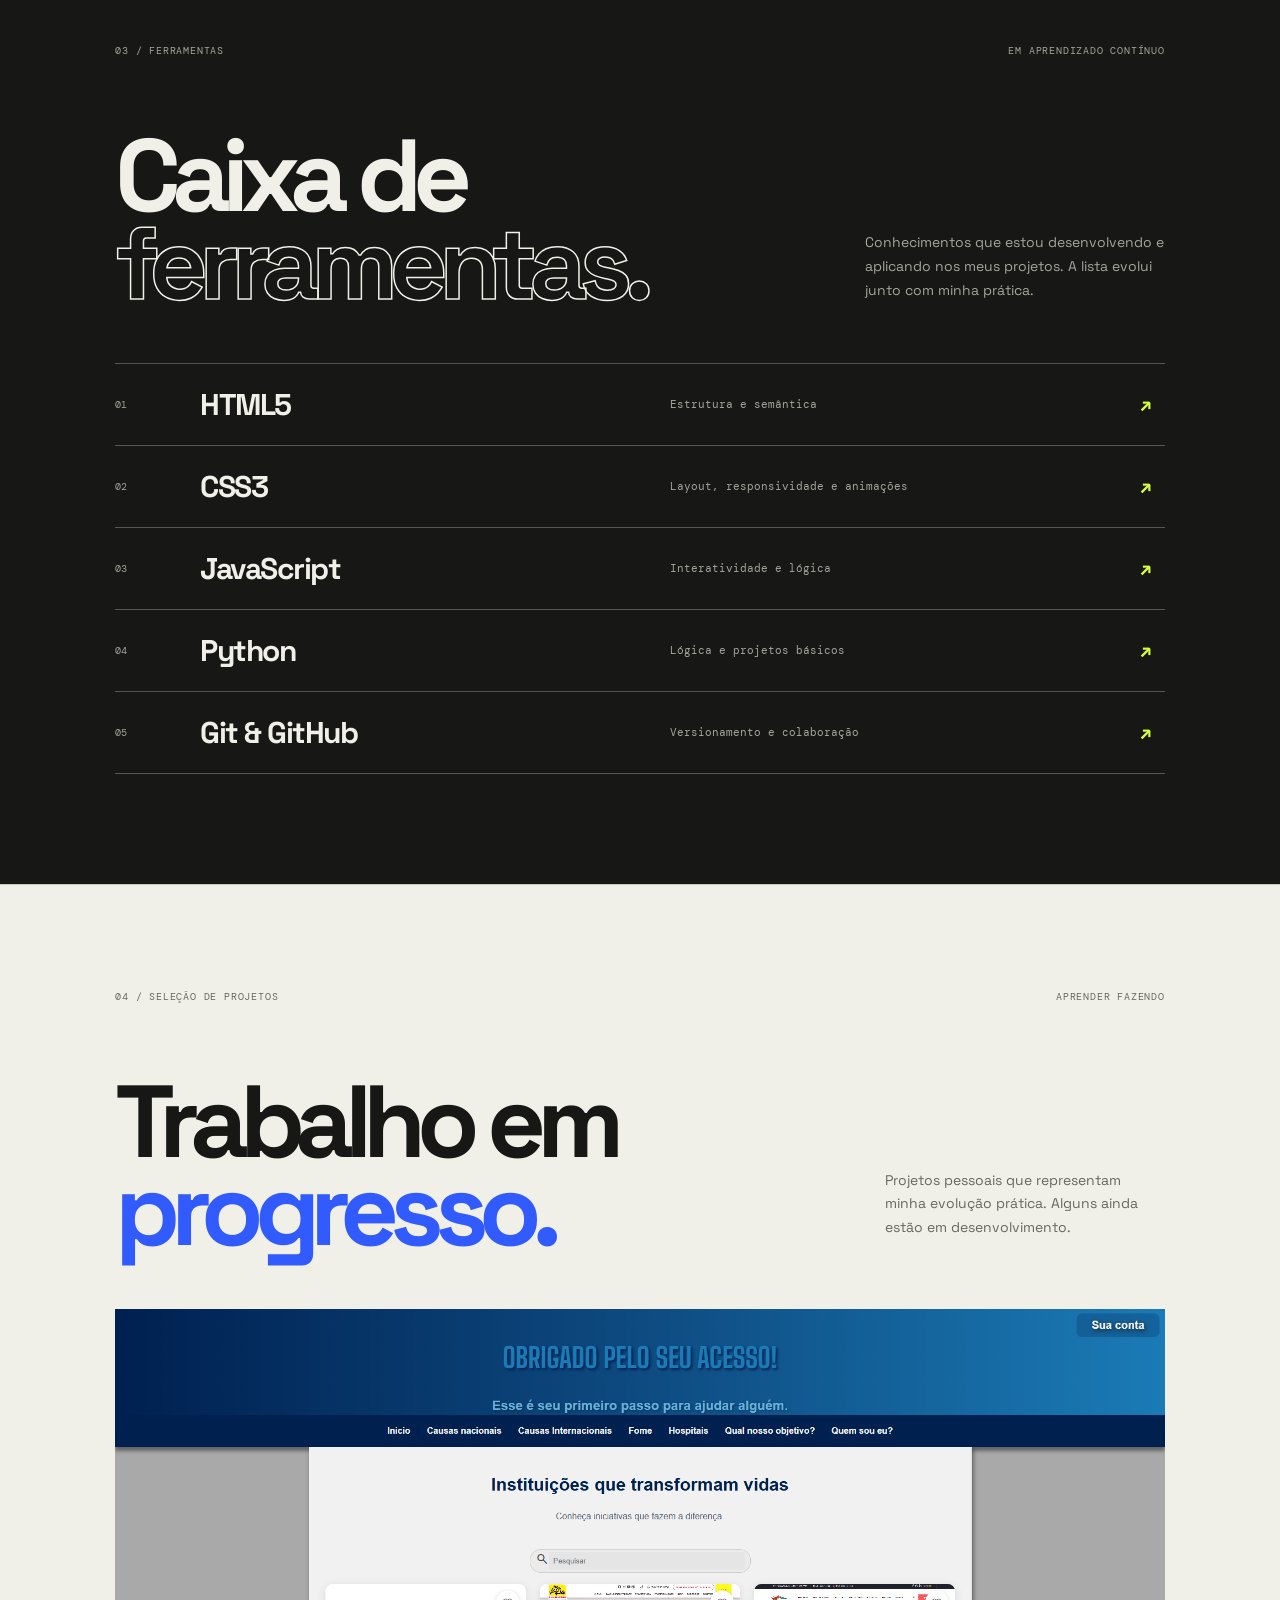
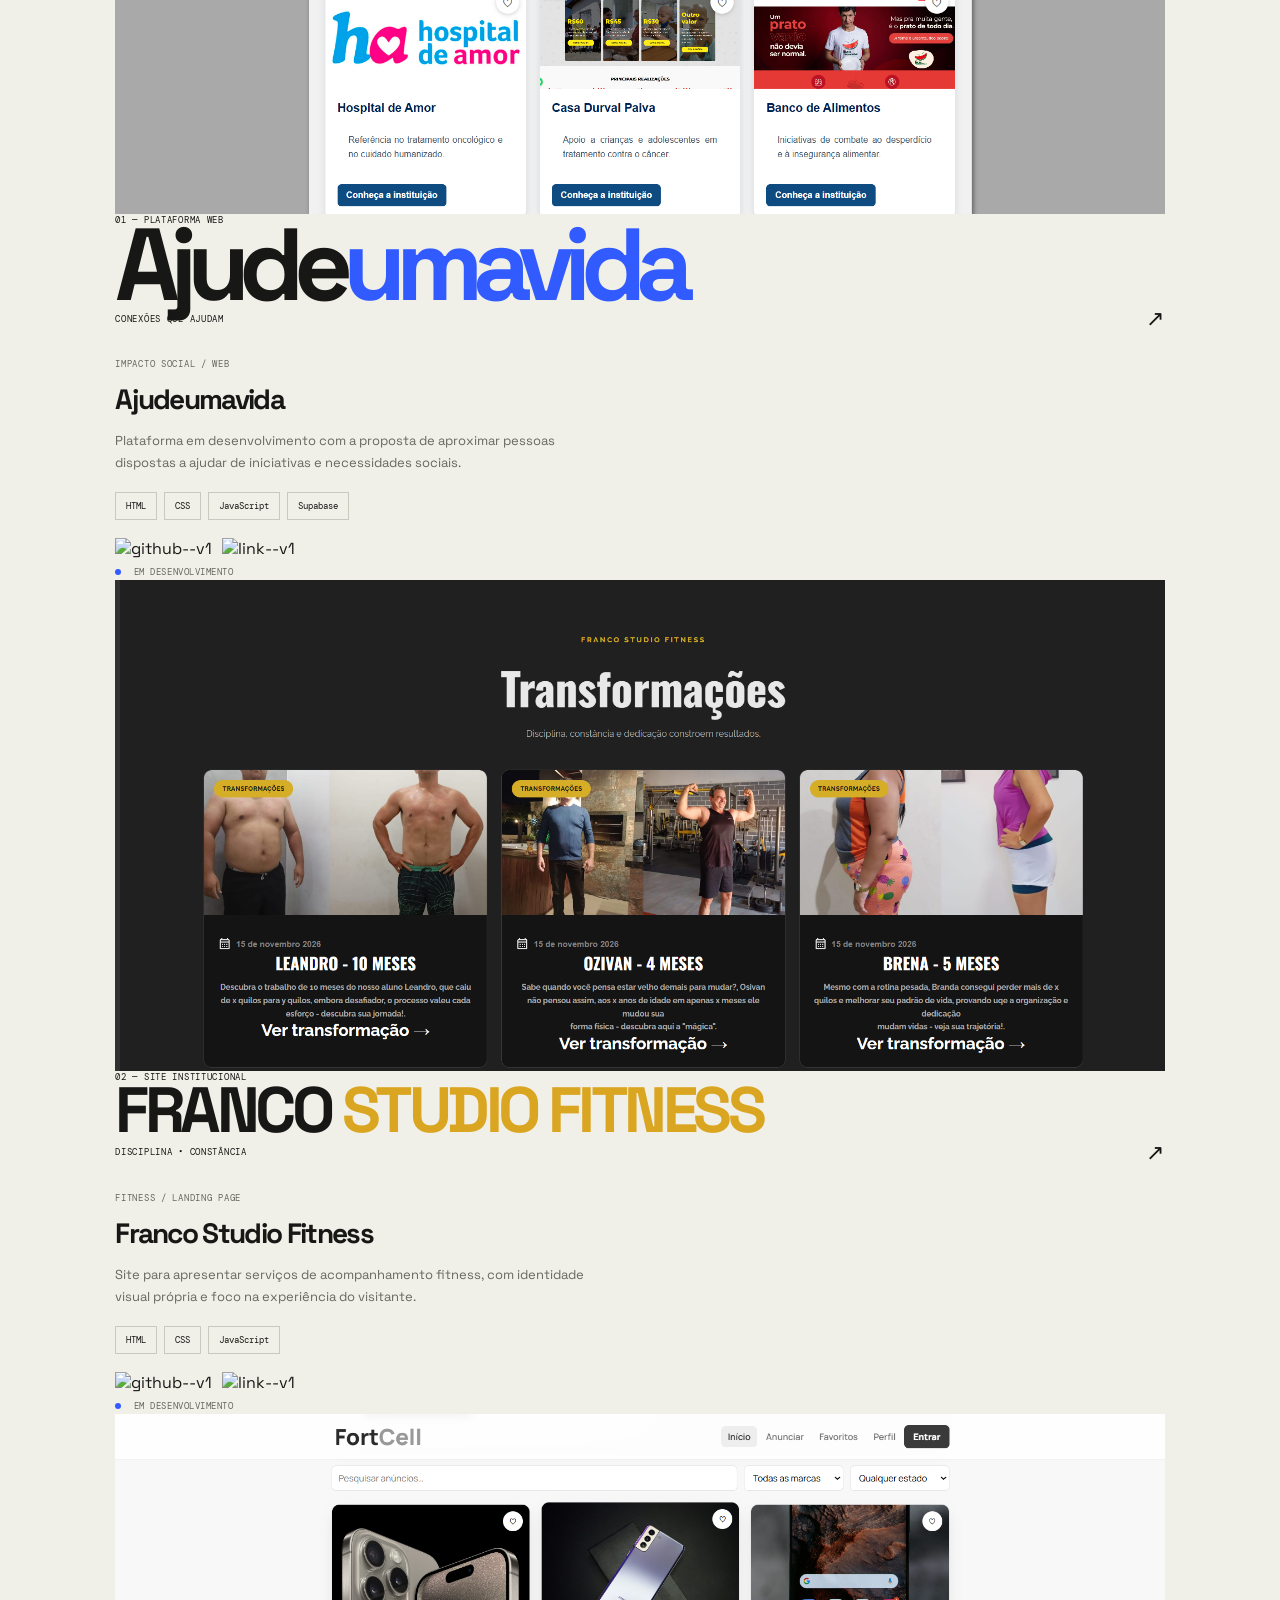
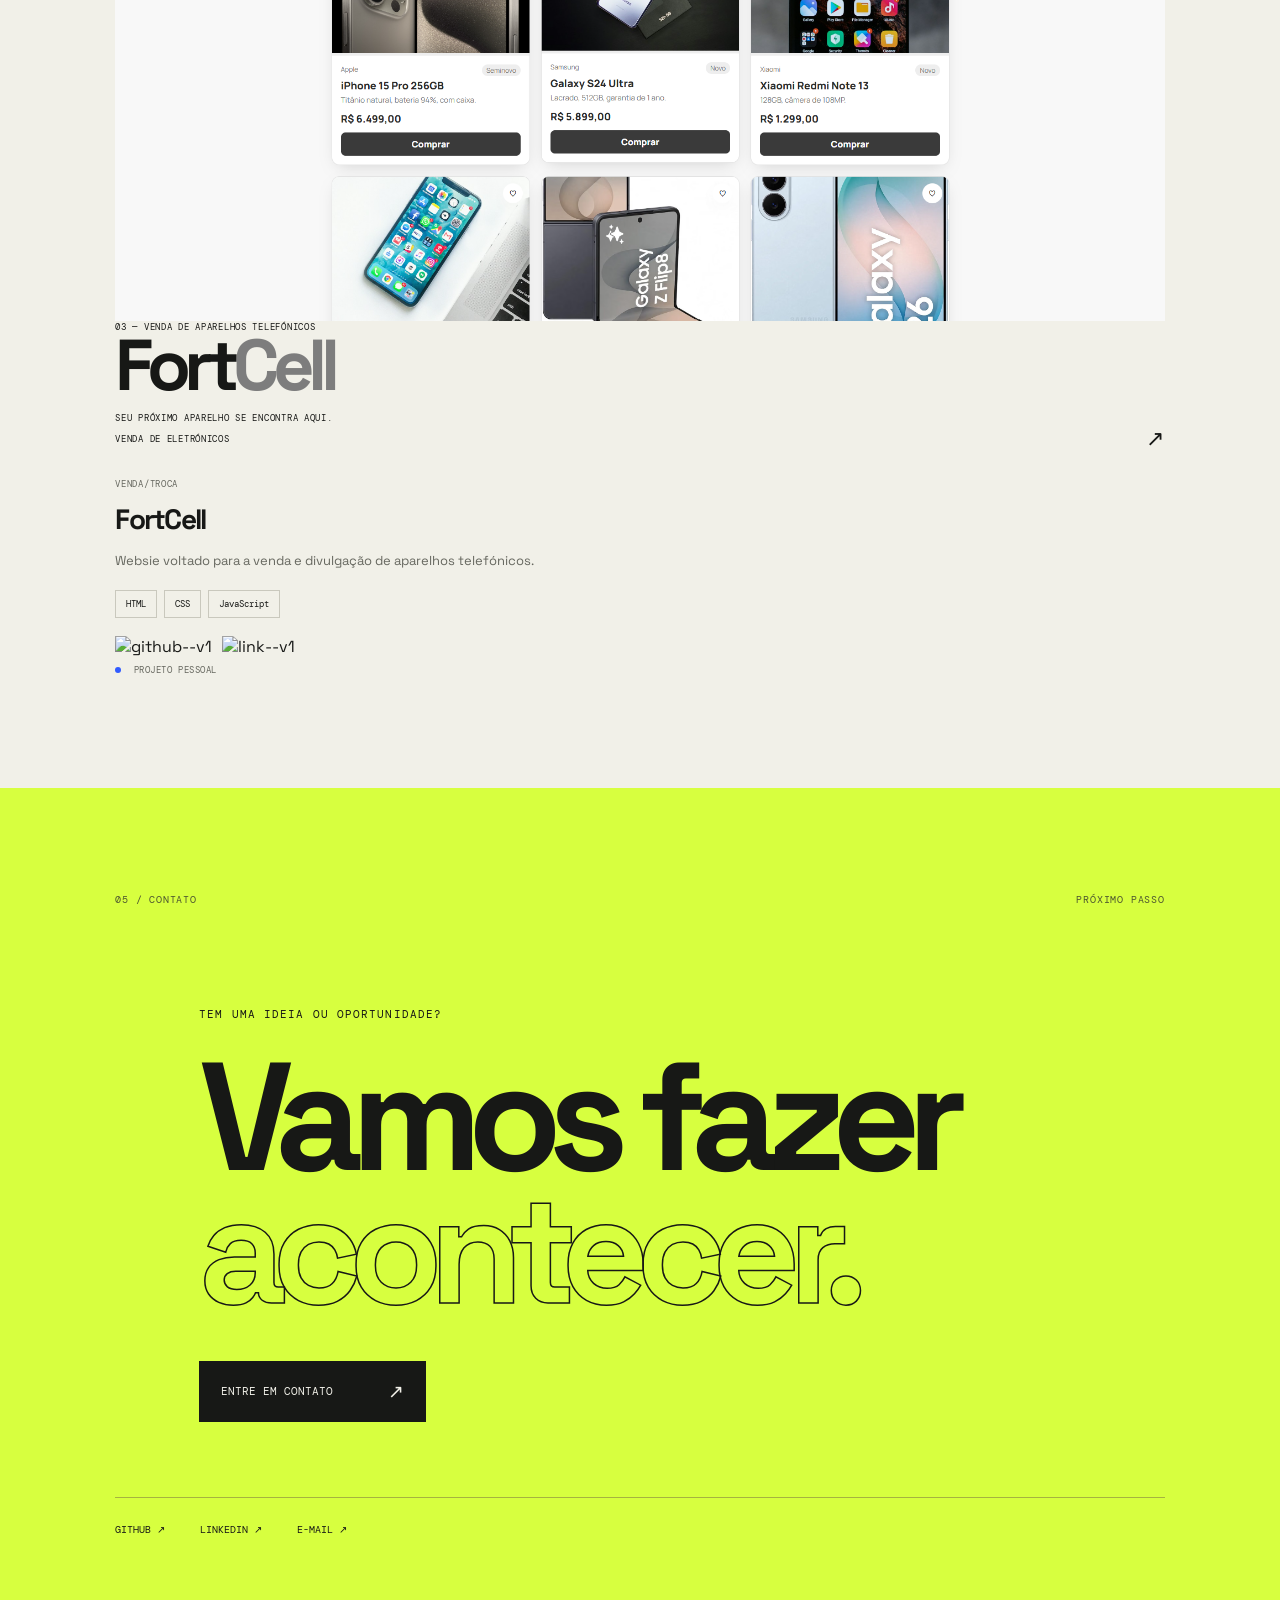
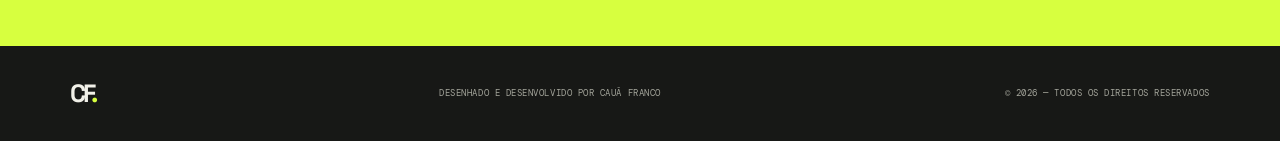
==== commit 1d2b06e1: "ss" ====
--- a/index.html
+++ b/index.html
@@ -18,6 +18,7 @@
     <a class="brand" href="#inicio" aria-label="Cauã Franco, início">CF<span>.</span></a>
     <button class="menu-toggle" aria-label="Abrir menu" aria-expanded="false">☰</button>
     <nav class="navigation" aria-label="Navegação principal">
+      <a href="#">QUEM SOU EU</a>
       <a href="#sobre">SOBRE</a>
       <a href="#habilidades">HABILIDADES</a>
       <a href="#projetos">PROJETOS</a>
@@ -73,13 +74,13 @@
         <h2>Trabalho em<br><span class="accent">progresso.</span></h2>
         <p>Projetos pessoais que representam minha evolução prática. Alguns ainda estão em desenvolvimento.</p>
       </div>
-      <div class="project-grid">
-        <article class="project-card project-featured">
+      <!-- <div class="project-grid"> -->
+        <article class="project-card">
           <div class="project-visual">
             <img src="imagens/auv.png" alt="">
           </div>
             <span class="visual-label">01 — PLATAFORMA WEB</span>
-            <div class="visual-word"></div>
+            <div class="visual-word">Ajude<span class="uv">umavida</span></div>
             <div class="visual-bottom"><span>CONEXÕES QUE AJUDAM</span><span>↗</span></div>
           </div>
           <div class="project-info">
@@ -90,7 +91,7 @@
             <span class="project-status"><i></i> EM DESENVOLVIMENTO</span>
           </div>
         </article>
-
+        <!-- <div class="project-grid"> -->
         <article class="project-card">
           <div class="project-visual">
             <img src="imagens/fnf.png" alt="">
@@ -107,7 +108,7 @@
             <span class="project-status"><i></i> EM DESENVOLVIMENTO</span>
           </div>
         </article>
-
+        <!-- <div class="project-grid"> -->
         <article class="project-card">
           <div class="project-visual">
             <img src="imagens/FortCell.png" alt="">
@@ -139,7 +140,7 @@
         <!-- Substitua os endereços abaixo pelos seus links reais -->
         <a href="https://github.com/theguy2006" target="_blank" rel="noreferrer">GITHUB ↗</a>
         <a href="https://www.linkedin.com/" target="_blank" rel="noreferrer">LINKEDIN ↗</a>
-        <a href="mailto:cauafranco259@gmail.com">E-MAIL ↗</a>
+        <a href="mailto:cauafranco259@gmail.com" target="_blank">E-MAIL ↗</a>
       </div>
     </section>
   </main>
--- a/style.css
+++ b/style.css
@@ -425,6 +425,7 @@
   font: 9px var(--mono);
   letter-spacing: 0.08em;
 }
+
 .project-info {
   padding: 18px 0 0;
 }
@@ -730,7 +731,10 @@
     min-height: 270px;
   }
   .visual-word {
-    font-size: 70px;
+    font-size: 50px;
+  }
+  .uv{
+    color: rgb(2, 166, 203);
   }
   .contact-main {
     padding: 75px 0 65px;
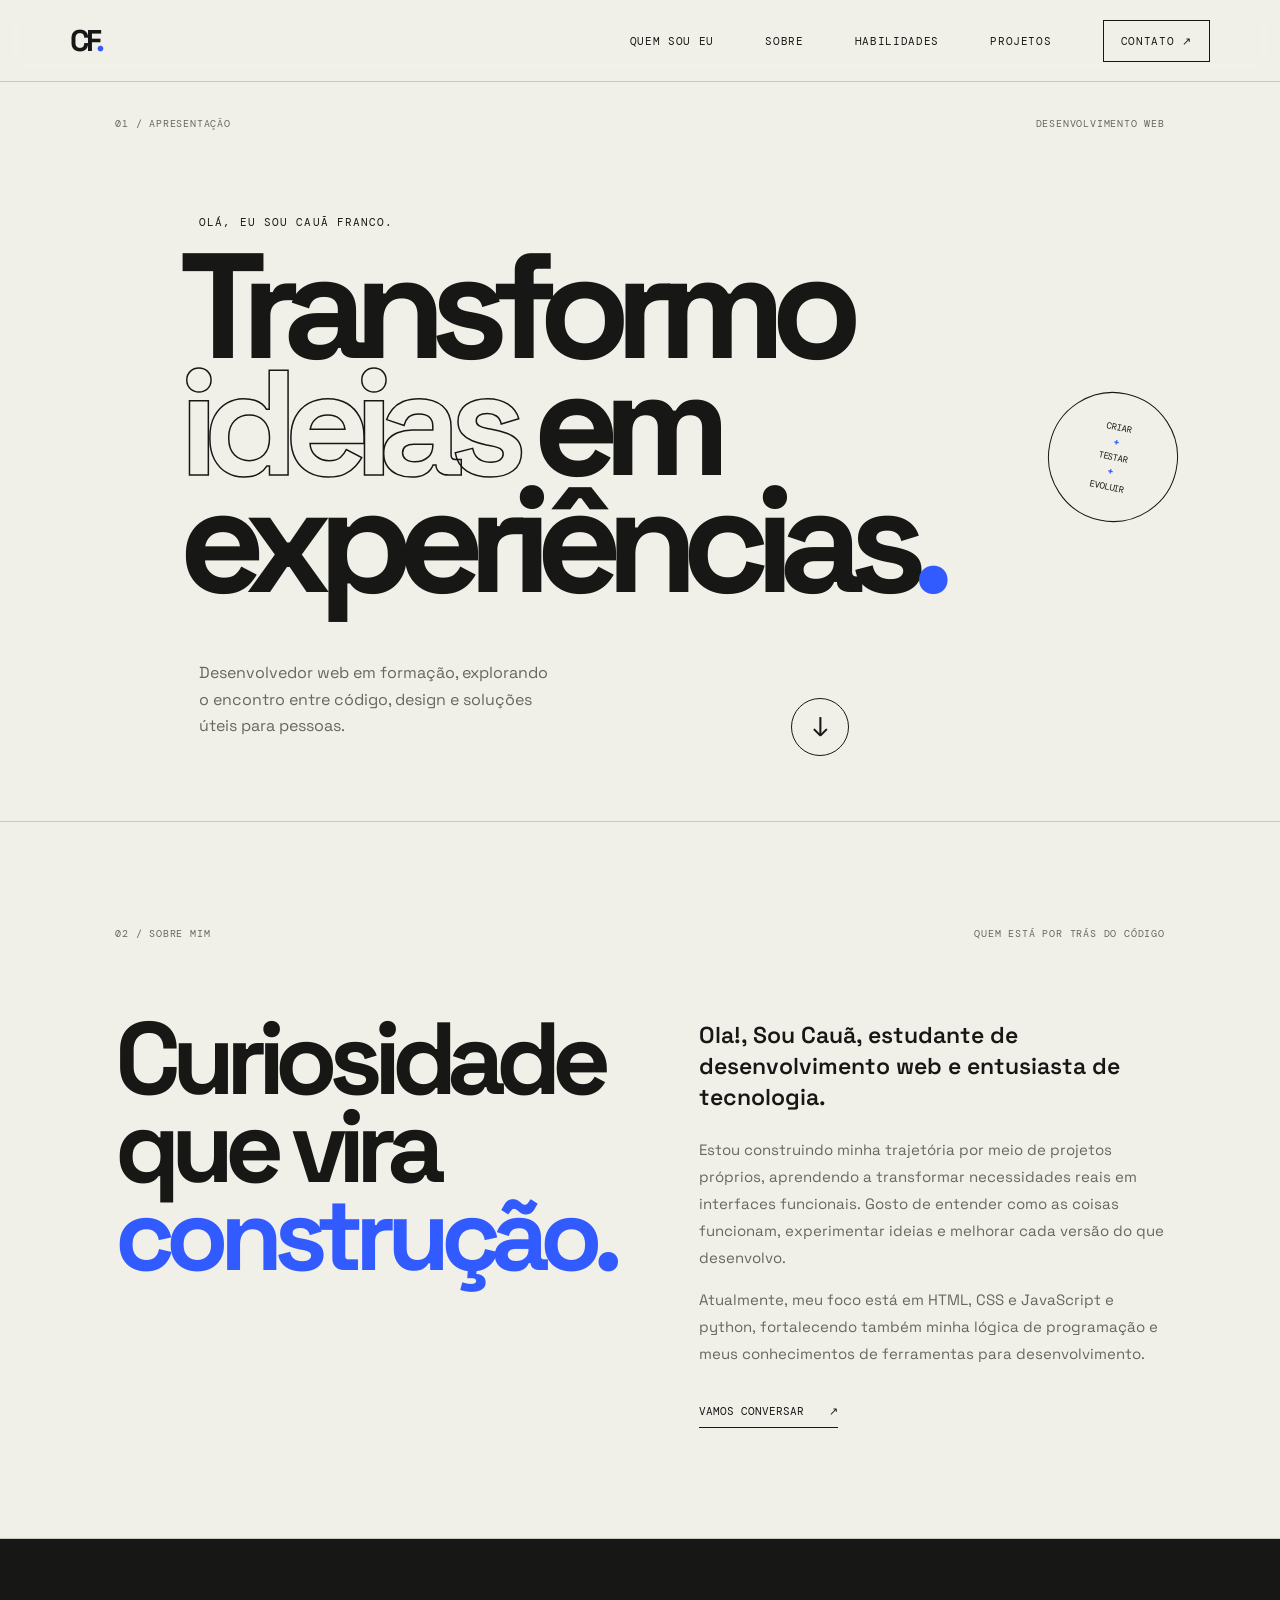
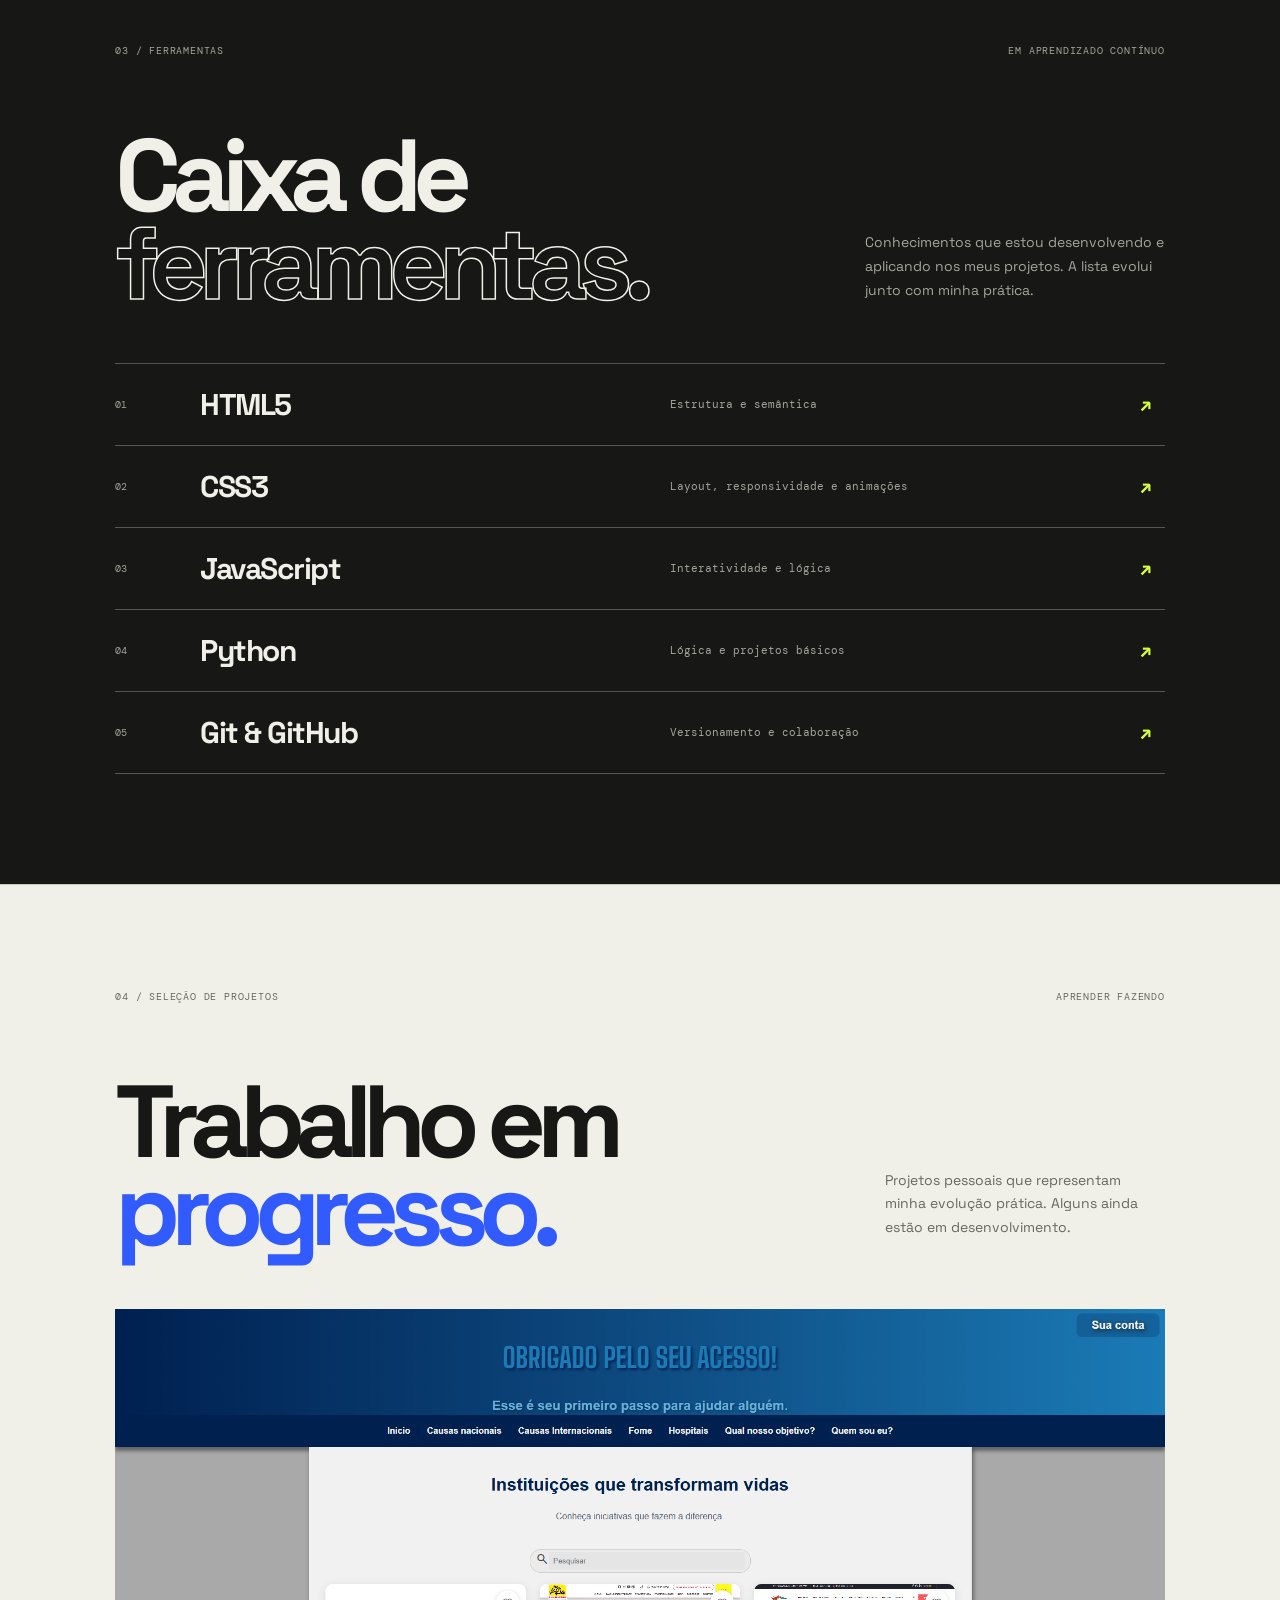
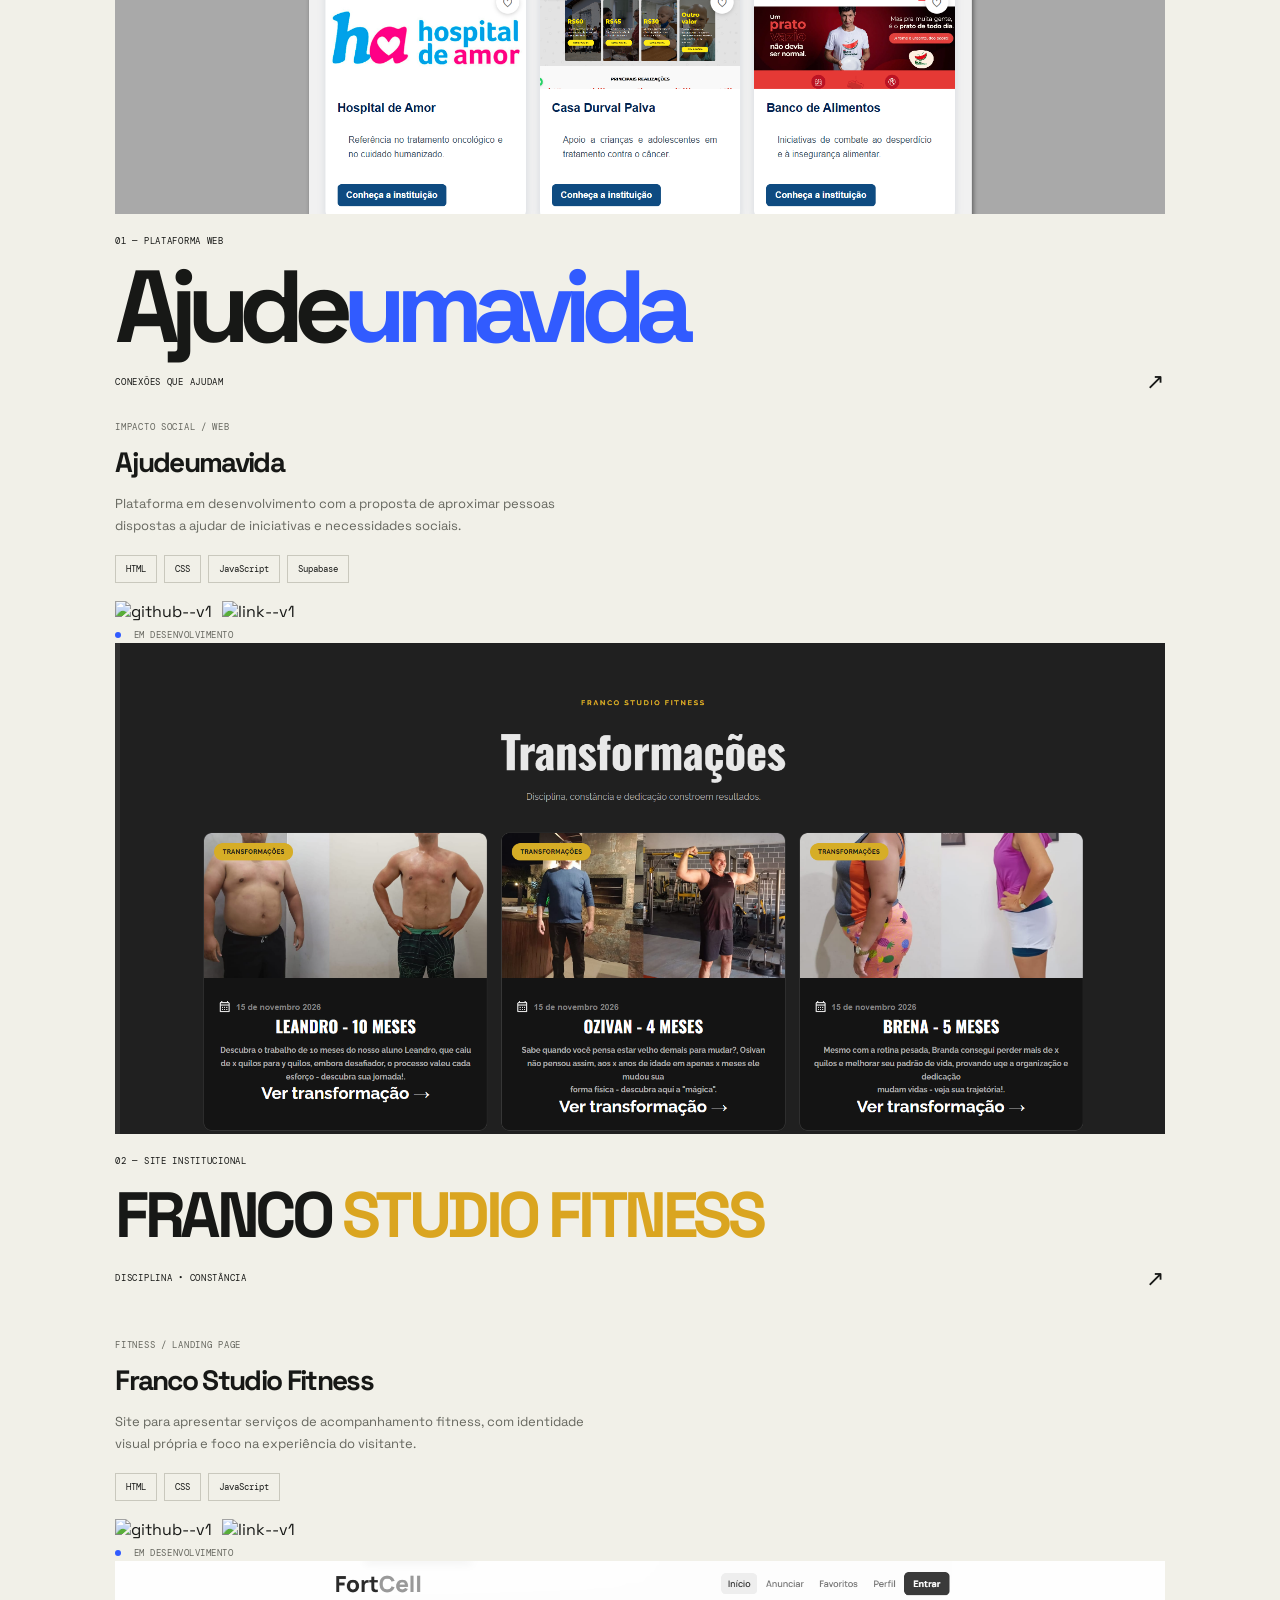
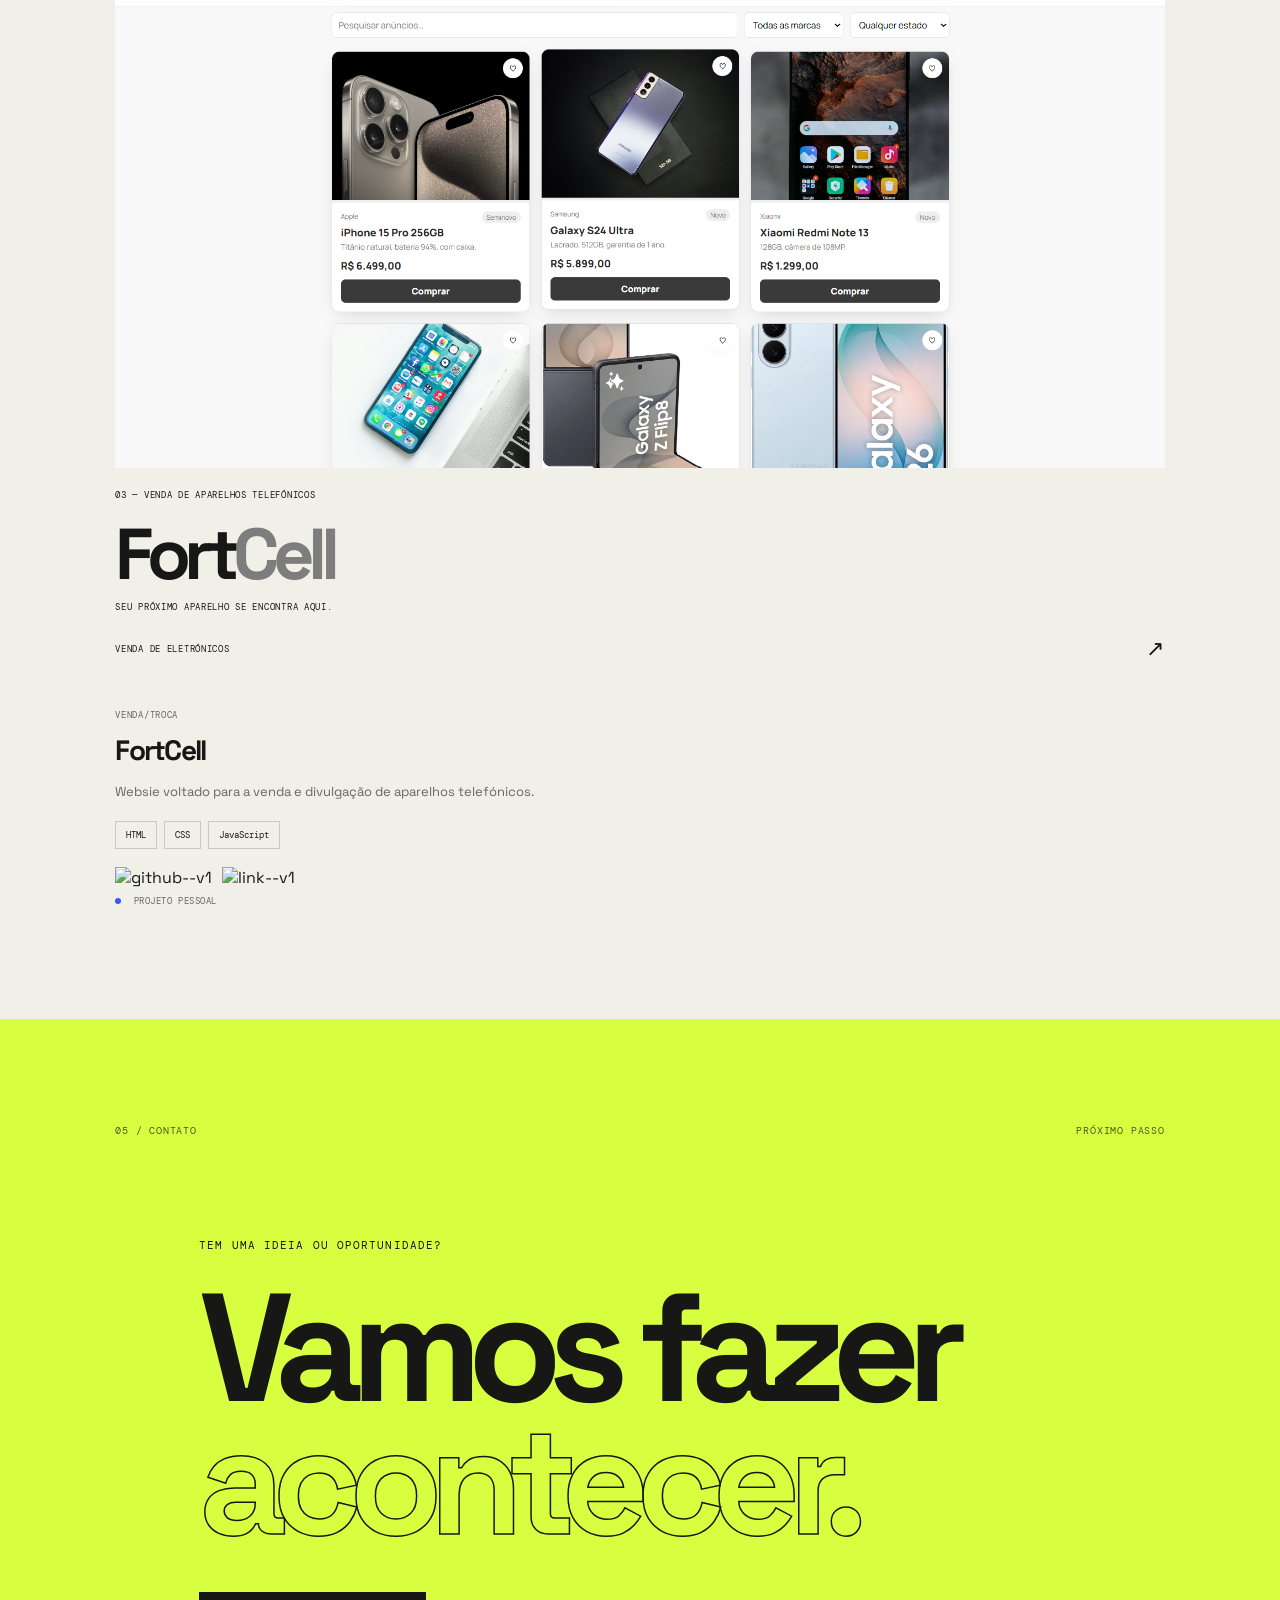
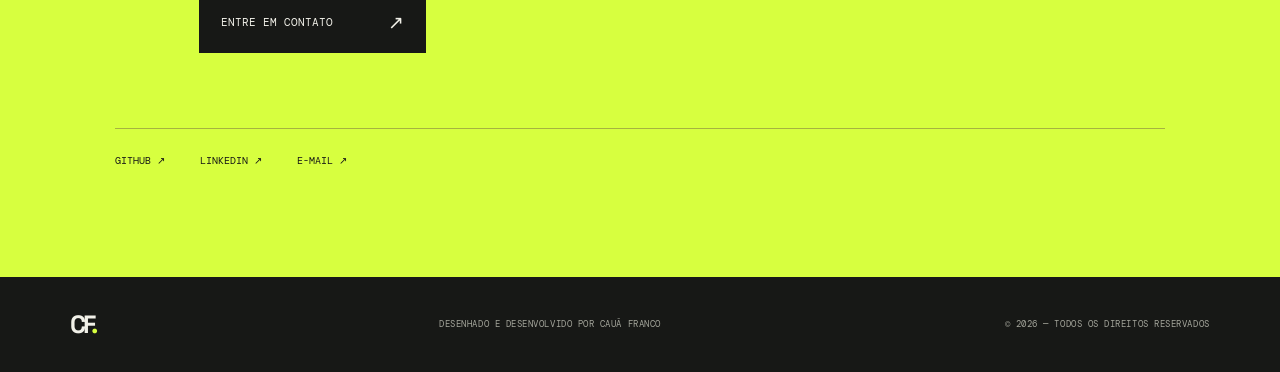
==== commit 40c78ed3: "s" ====
--- a/index.html
+++ b/index.html
@@ -77,10 +77,10 @@
       <!-- <div class="project-grid"> -->
         <article class="project-card">
           <div class="project-visual">
-            <img src="imagens/auv.png" alt="">
+            <img src="imagens/auv.png" alt=""> <br>
           </div>
-            <span class="visual-label">01 — PLATAFORMA WEB</span>
-            <div class="visual-word">Ajude<span class="uv">umavida</span></div>
+            <span class="visual-label">01 — PLATAFORMA WEB</span> <br>
+            <div class="visual-word">Ajude<span class="uv">umavida</span></div> <br>
             <div class="visual-bottom"><span>CONEXÕES QUE AJUDAM</span><span>↗</span></div>
           </div>
           <div class="project-info">
@@ -94,11 +94,11 @@
         <!-- <div class="project-grid"> -->
         <article class="project-card">
           <div class="project-visual">
-            <img src="imagens/fnf.png" alt="">
+            <img src="imagens/fnf.png" alt=""> <br>
           </div>
-            <span class="visual-label">02 — SITE INSTITUCIONAL</span>
-            <div class="fitness-mark">FRANCO <span class="sfs">STUDIO FITNESS</span></div>
-            <div class="visual-bottom"><span>DISCIPLINA • CONSTÂNCIA</span><span>↗</span></div>
+            <span class="visual-label">02 — SITE INSTITUCIONAL</span> <br>
+            <div class="fitness-mark">FRANCO <span class="sfs">STUDIO FITNESS</span></div> <br>
+            <div class="visual-bottom"><span>DISCIPLINA • CONSTÂNCIA</span><span>↗</span></div> <br>
           </div>
           <div class="project-info">
             <div><span class="project-type">FITNESS / LANDING PAGE</span><h3>Franco Studio Fitness</h3></div>
@@ -111,11 +111,11 @@
         <!-- <div class="project-grid"> -->
         <article class="project-card">
           <div class="project-visual">
-            <img src="imagens/FortCell.png" alt="">
+            <img src="imagens/FortCell.png" alt=""> <br>
           </div>
-            <span class="visual-label">03 — VENDA DE APARELHOS TELEFÓNICOS</span>
-            <div class="cine-title">Fort<span>Cell</span><small>SEU PRÓXIMO APARELHO SE ENCONTRA AQUI.</small></div>
-            <div class="visual-bottom"><span>VENDA DE ELETRÓNICOS</span><span>↗</span></div>
+            <span class="visual-label">03 — VENDA DE APARELHOS TELEFÓNICOS</span> <br>
+            <div class="cine-title">Fort<span>Cell</span><small>SEU PRÓXIMO APARELHO SE ENCONTRA AQUI.</small></div> <br>
+            <div class="visual-bottom"><span>VENDA DE ELETRÓNICOS</span><span>↗</span></div> <br>
           </div>
           <div class="project-info">
             <div><span class="project-type">VENDA/TROCA</span><h3>FortCell</h3></div>
--- a/style.css
+++ b/style.css
@@ -137,6 +137,7 @@
 }
 .hero h1 {
   margin: 20px 0 25px;
+  margin-left: -20px;
   font-size: clamp(76px, 11.7vw, 164px);
   line-height: 0.78;
   letter-spacing: -0.105em;
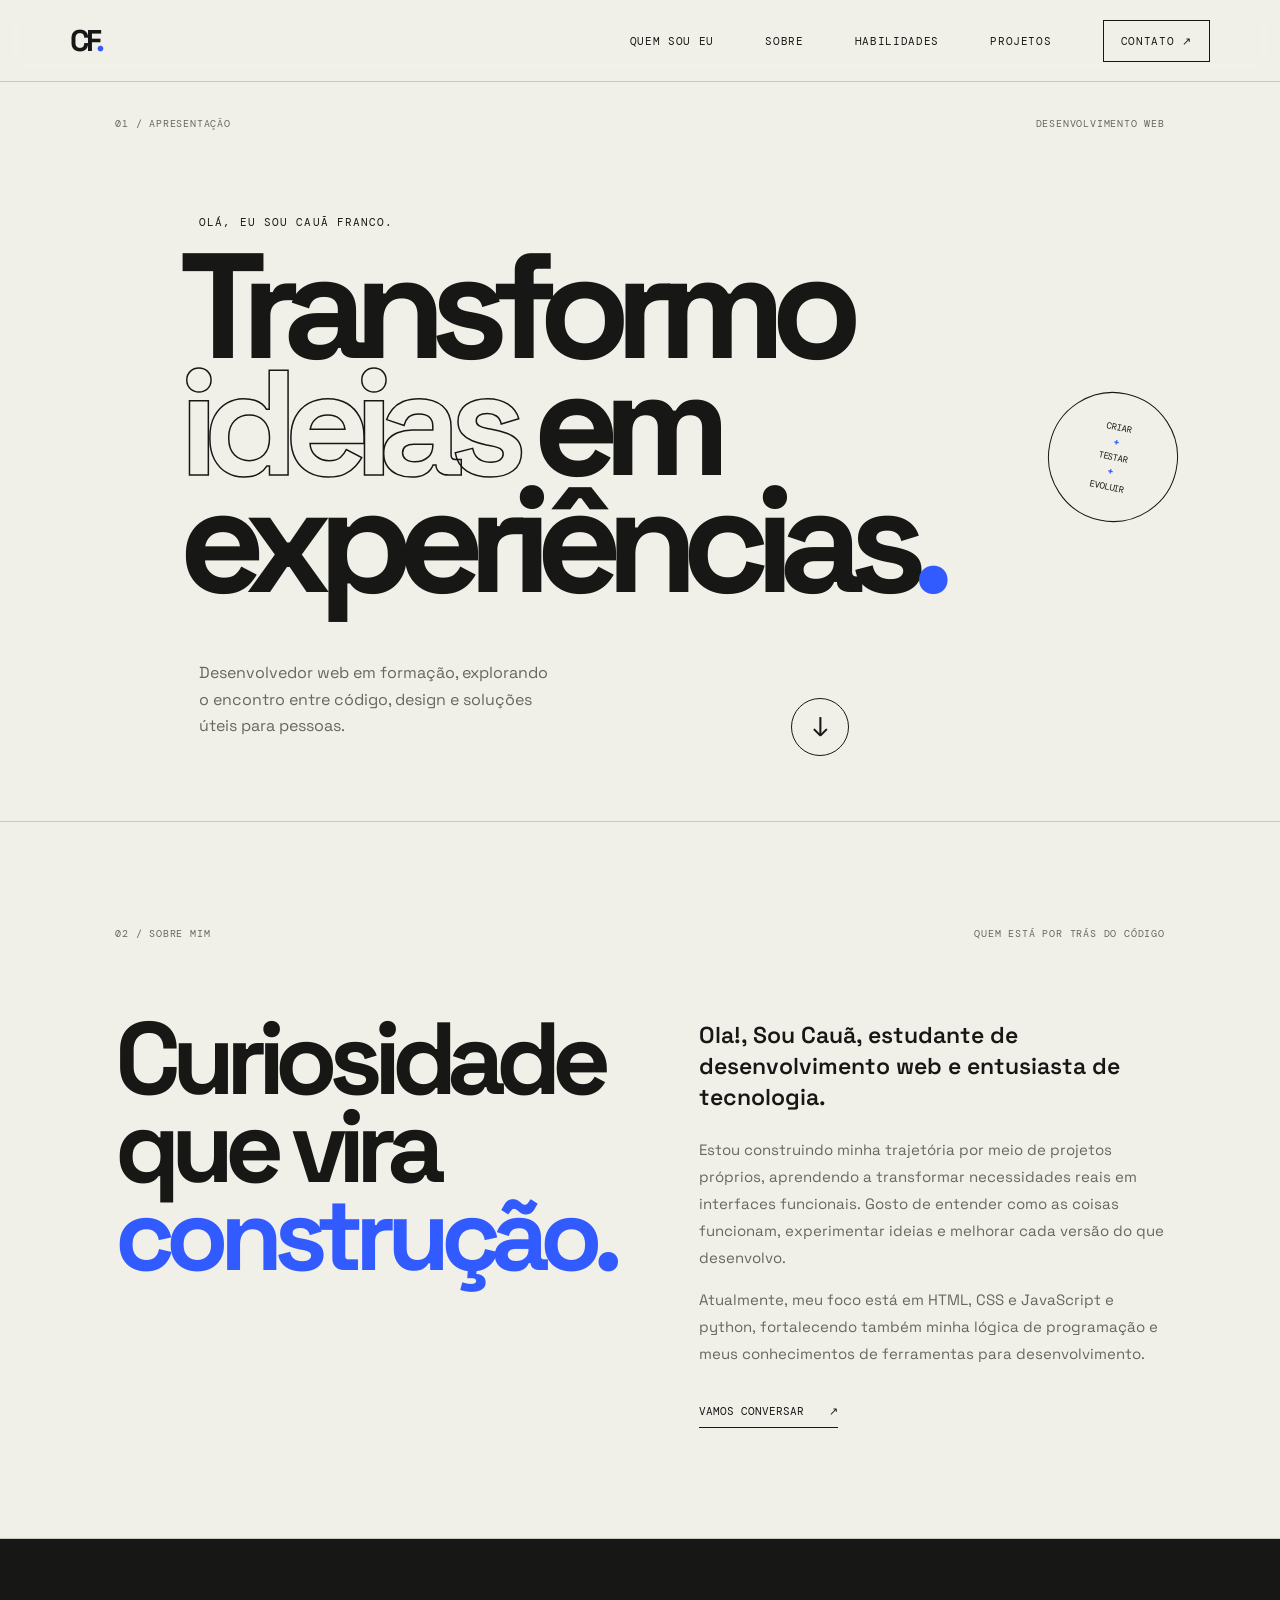
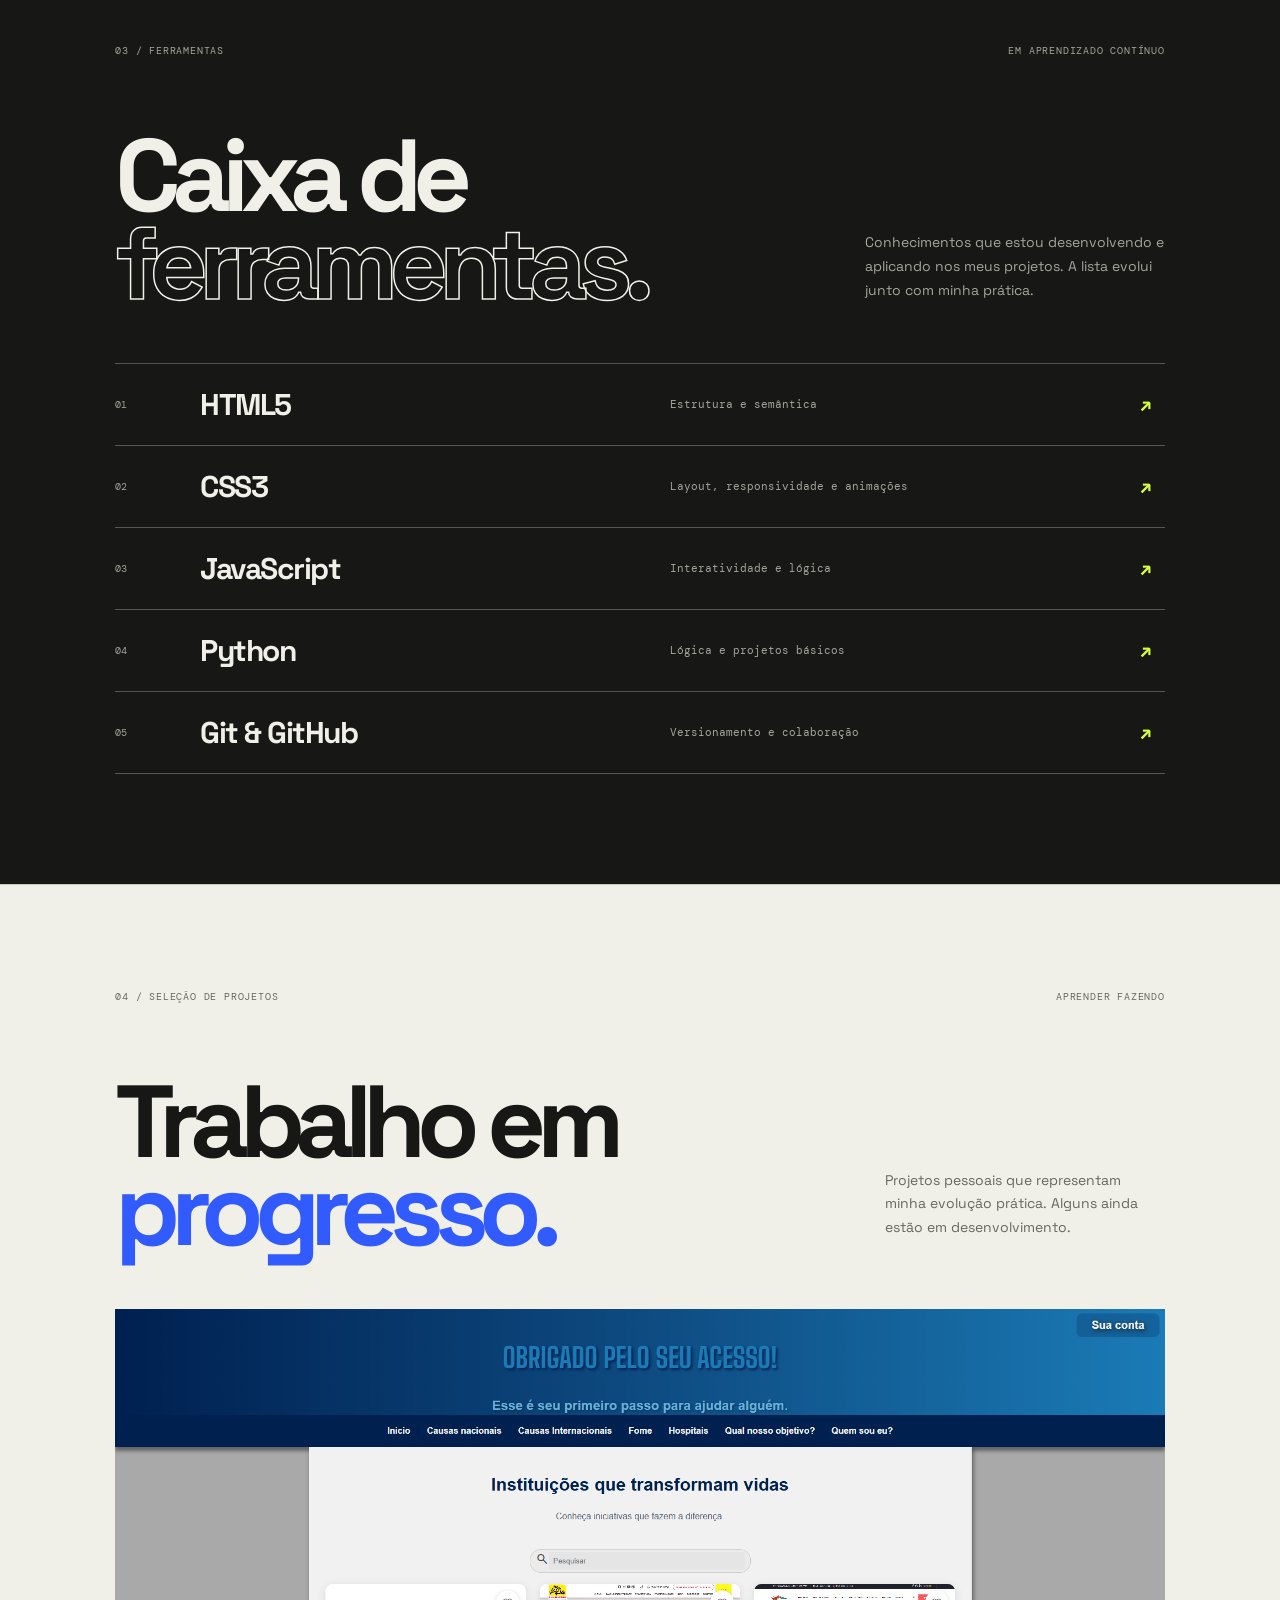
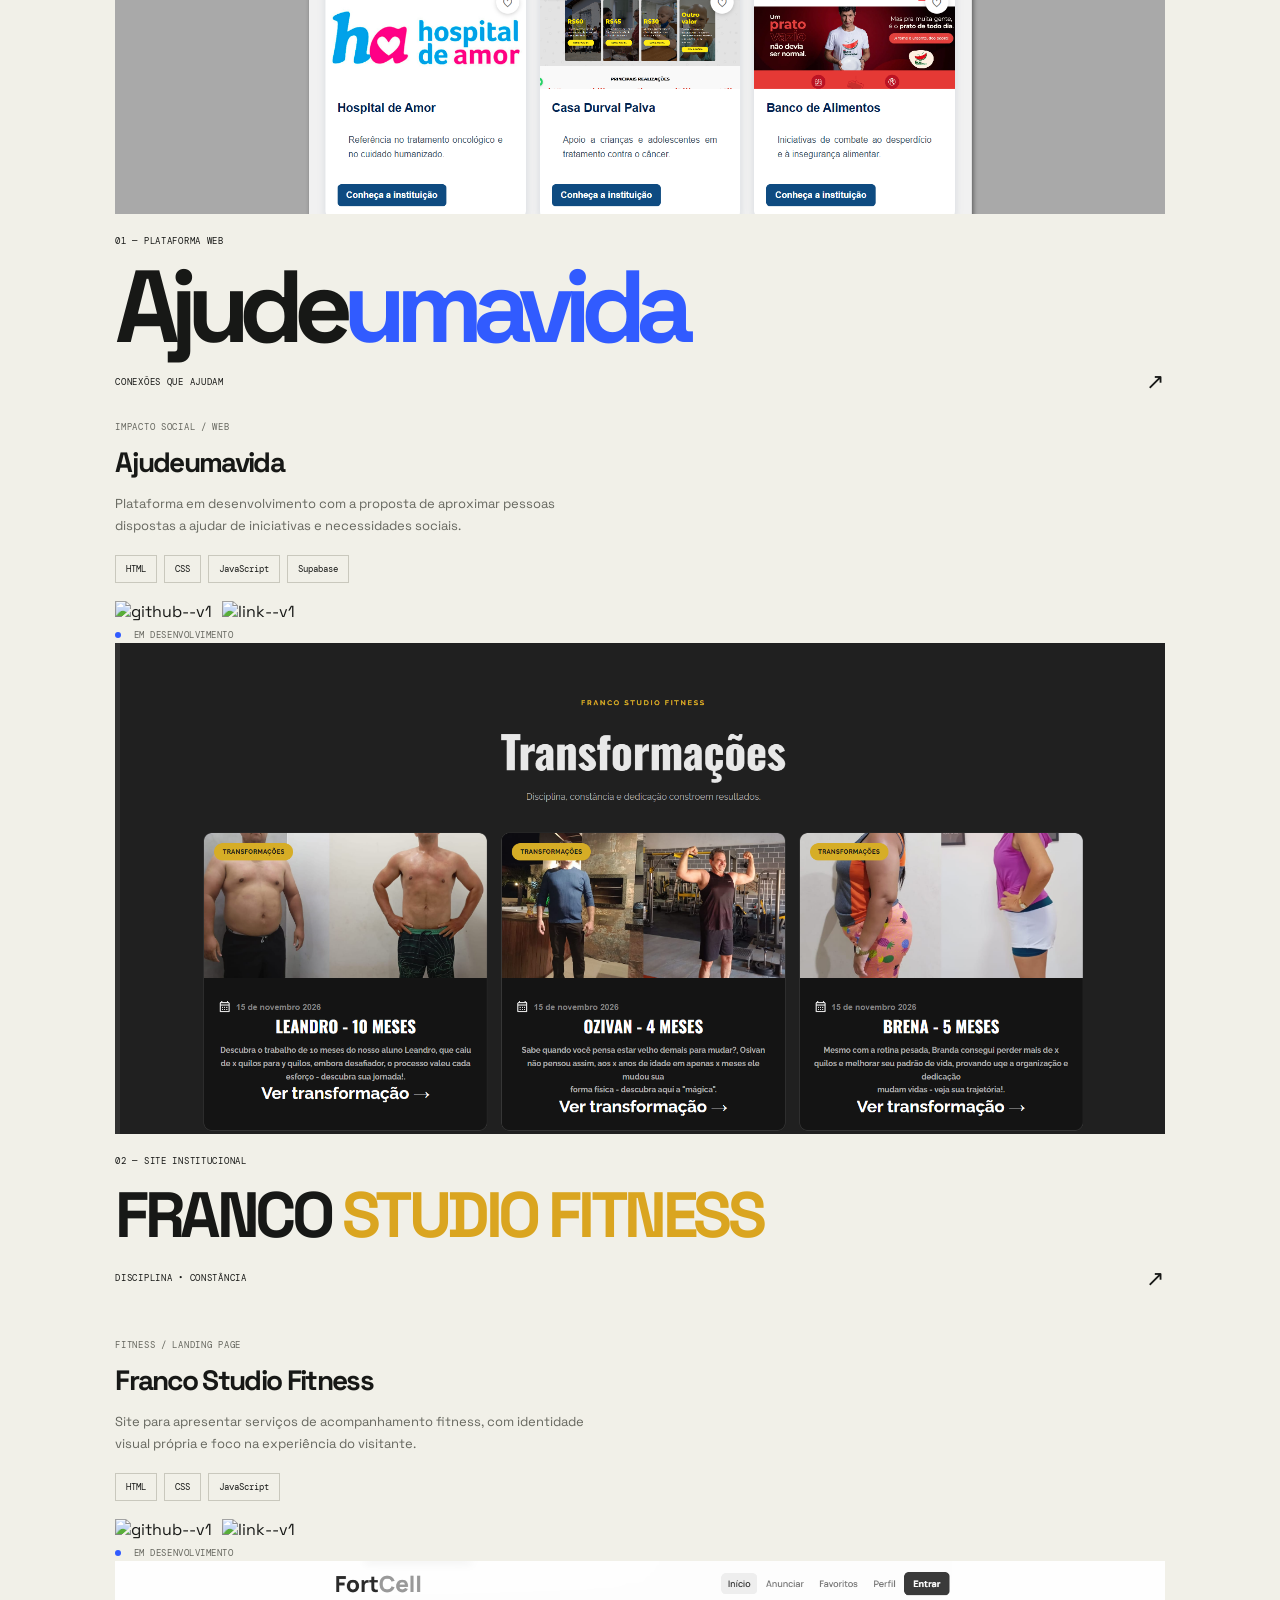
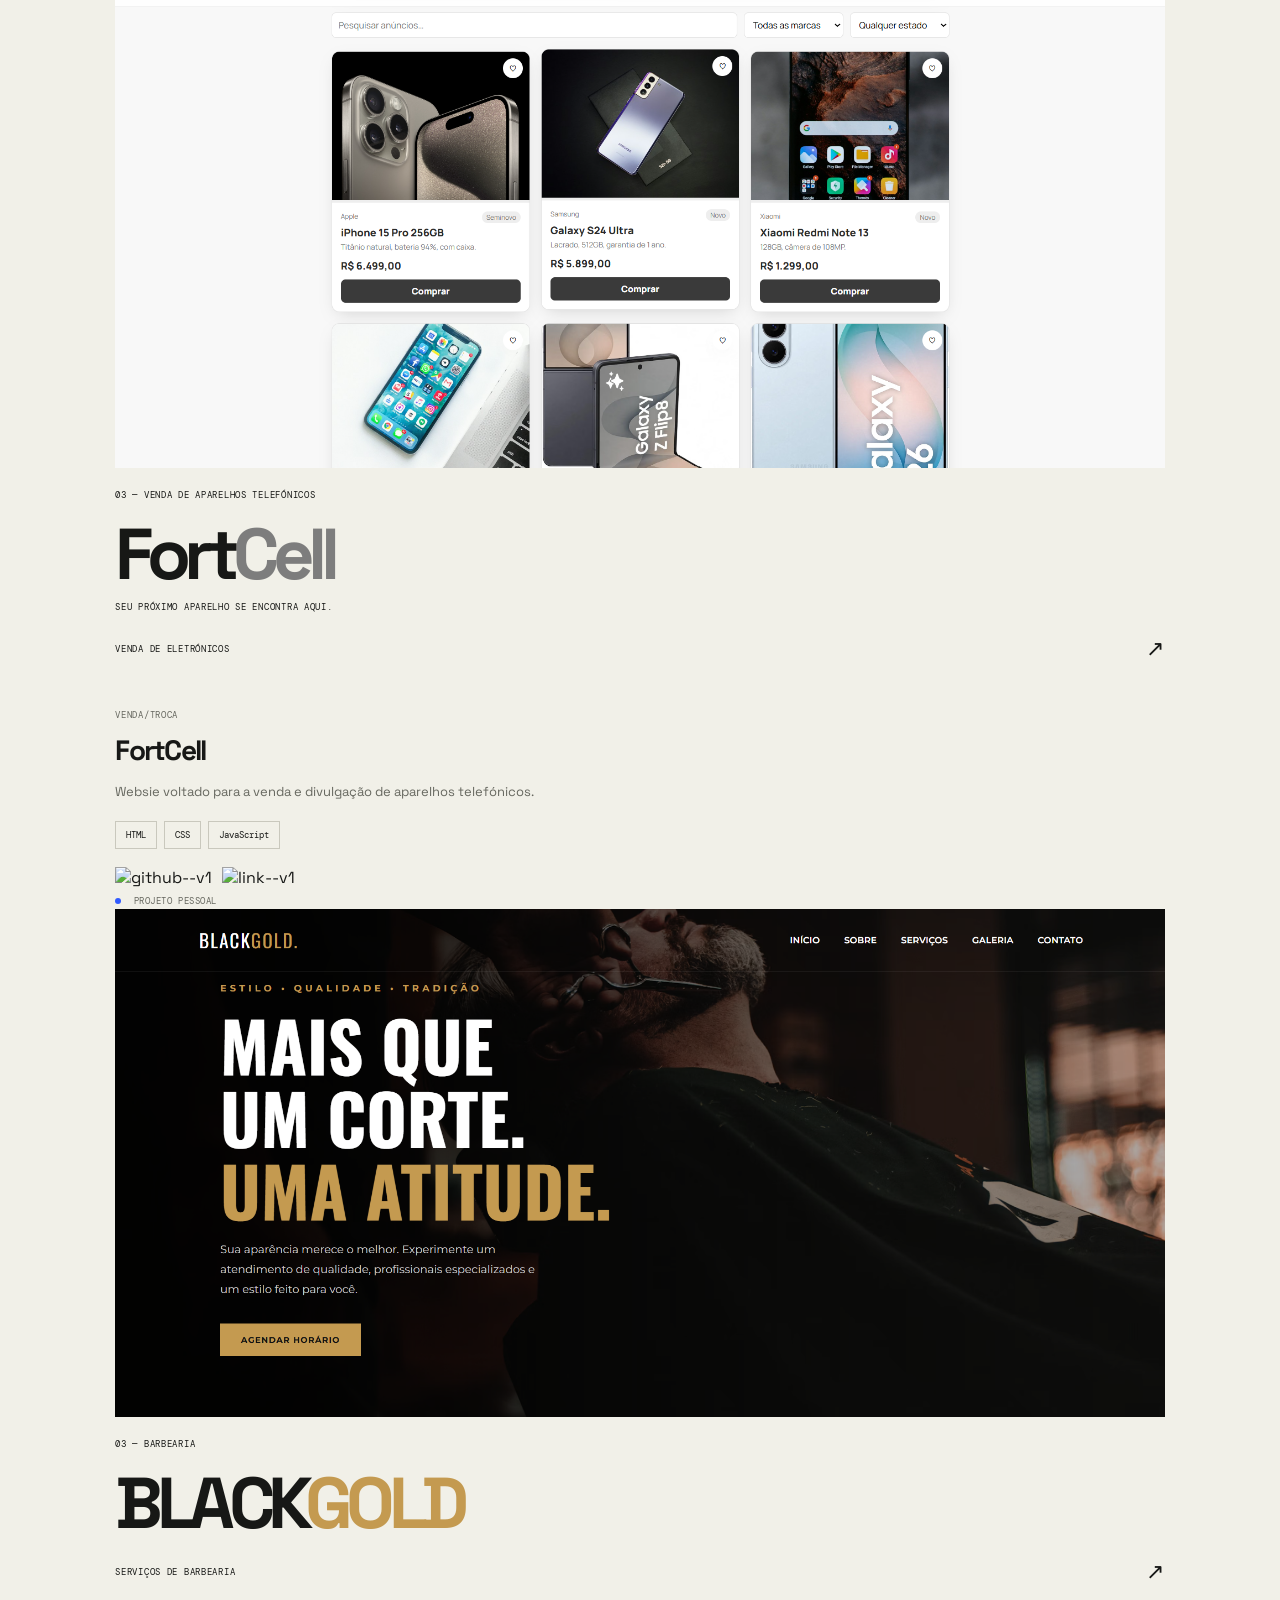
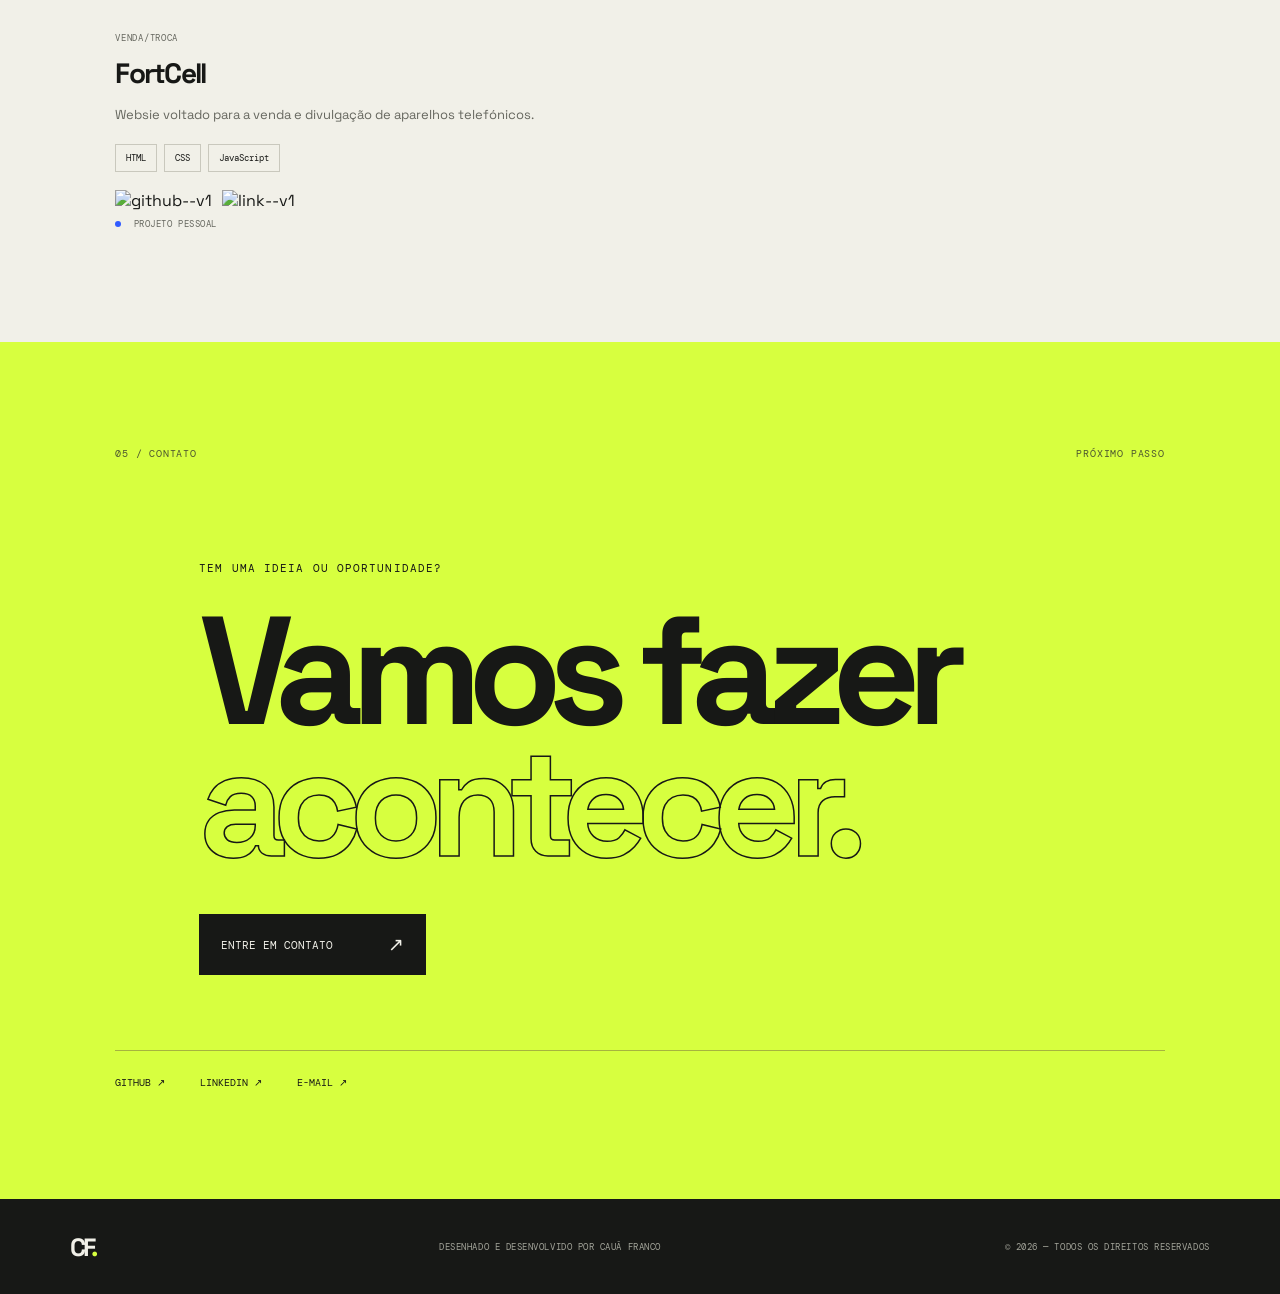
==== commit b85048f9: "s" ====
--- a/index.html
+++ b/index.html
@@ -126,6 +126,24 @@
           </div>
         </article>
       </div>
+      <!-- <div class="project-grid"> -->
+        <article class="project-card">
+          <div class="project-visual">
+            <img src="imagens/barber.png" alt=""> <br>
+          </div>
+            <span class="visual-label">03 — BARBEARIA</span> <br>
+            <div class="barber">BLACK<span>GOLD</span><small></small></div> <br>
+            <div class="visual-bottom"><span>SERVIÇOS DE BARBEARIA</span><span>↗</span></div> <br>
+          </div>
+          <div class="project-info">
+            <div><span class="project-type">VENDA/TROCA</span><h3>FortCell</h3></div>
+            <p>Websie voltado para a venda e divulgação de aparelhos telefónicos.</p>
+            <div class="tag-list"><span>HTML</span><span>CSS</span><span>JavaScript</span></div>
+            <div class="imgs-hover"><a href=""><img width="50" height="50" src="https://img.icons8.com/ios/50/github--v1.png" alt="github--v1"/></a> <br> <a href=""><img width="50" height="50" src="https://img.icons8.com/ios/50/link--v1.png" alt="link--v1"/></div></a>
+            <span class="project-status"><i></i> PROJETO PESSOAL</span>
+          </div>
+        </article>
+      </div>
       <!-- <p class="projects-note">* Os projetos são apresentados como trabalhos pessoais. Adicione links para demonstrações e repositórios quando estiverem publicados.</p>  -->
     </section>
 
--- a/style.css
+++ b/style.css
@@ -417,6 +417,15 @@
   letter-spacing: -0.09em;
   line-height: 0.9;
 }
+.barber{
+  font-size: clamp(48px, 6vw, 72px);
+  font-weight: 700;
+  letter-spacing: -0.09em;
+  line-height: 0.9;
+  span{
+    color: #C49A50;
+  }
+}
 .cine-title span {
   color: #7d7d7d;
 }
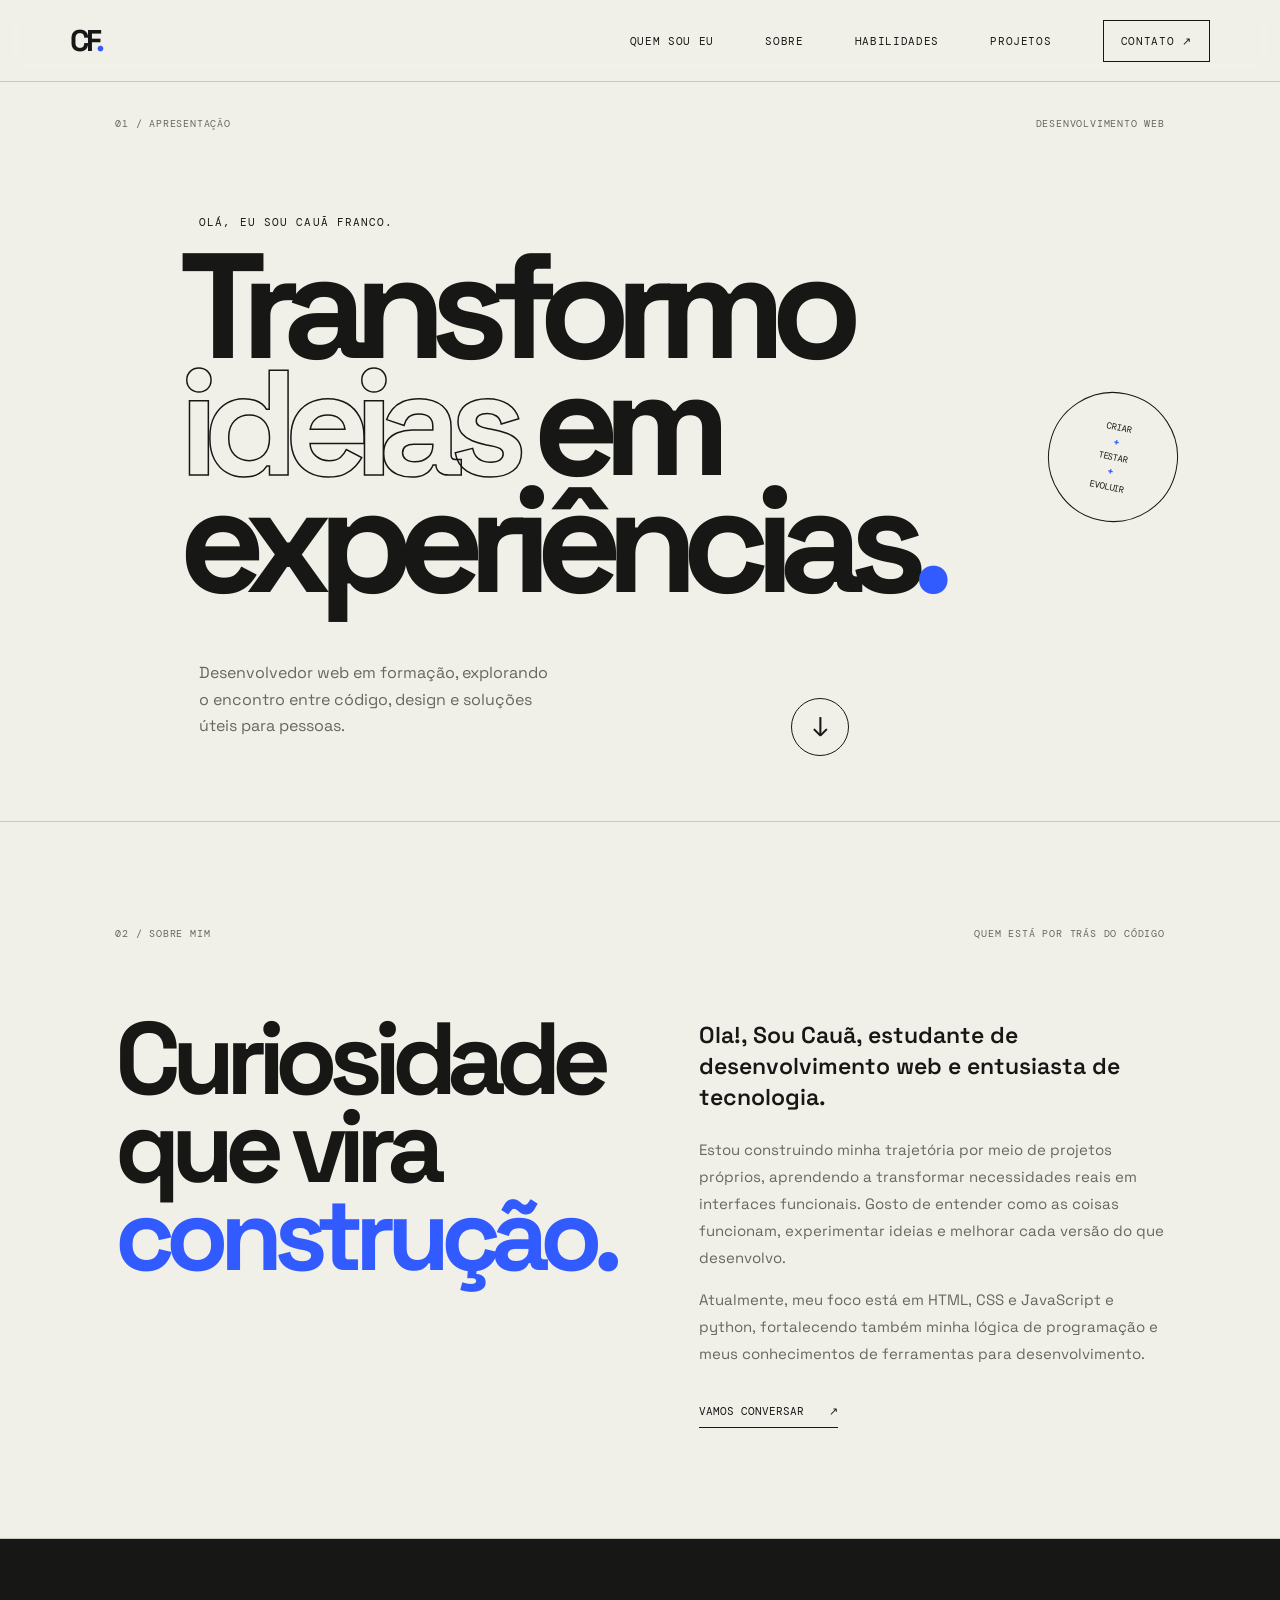
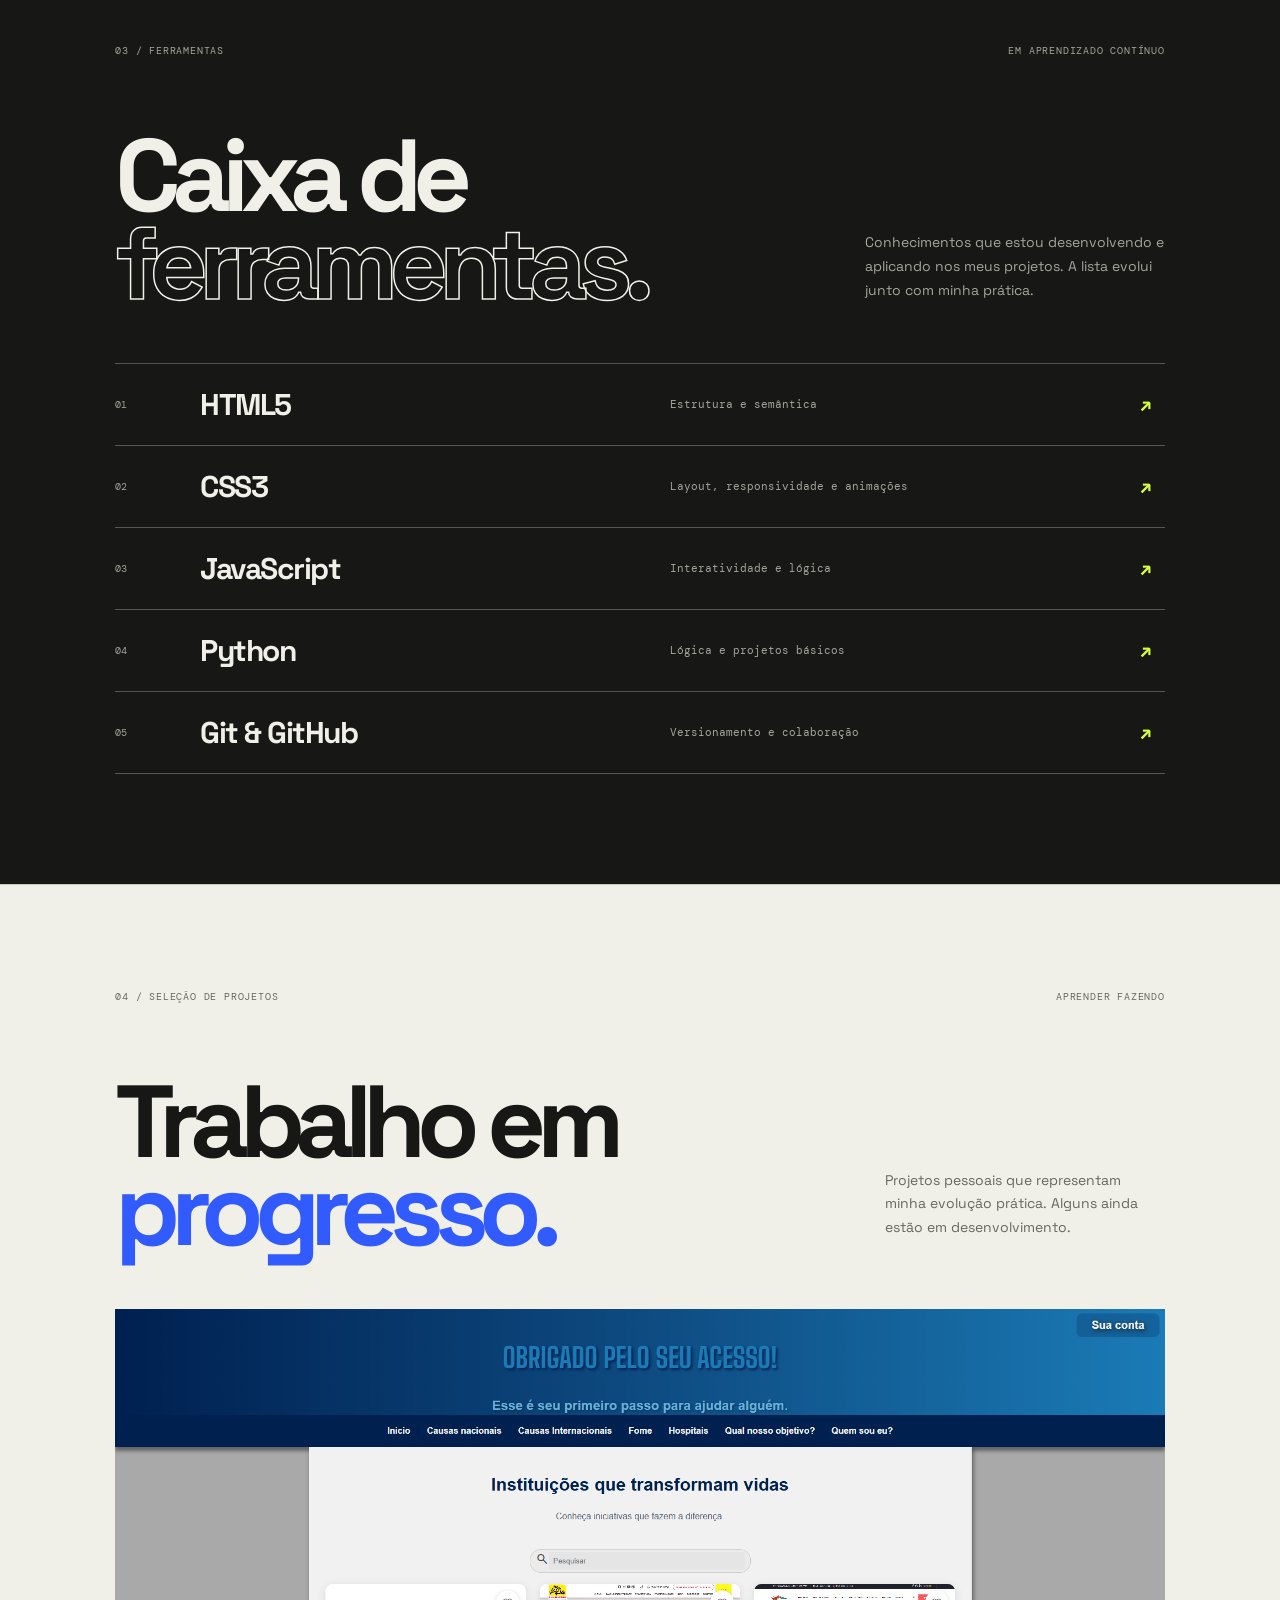
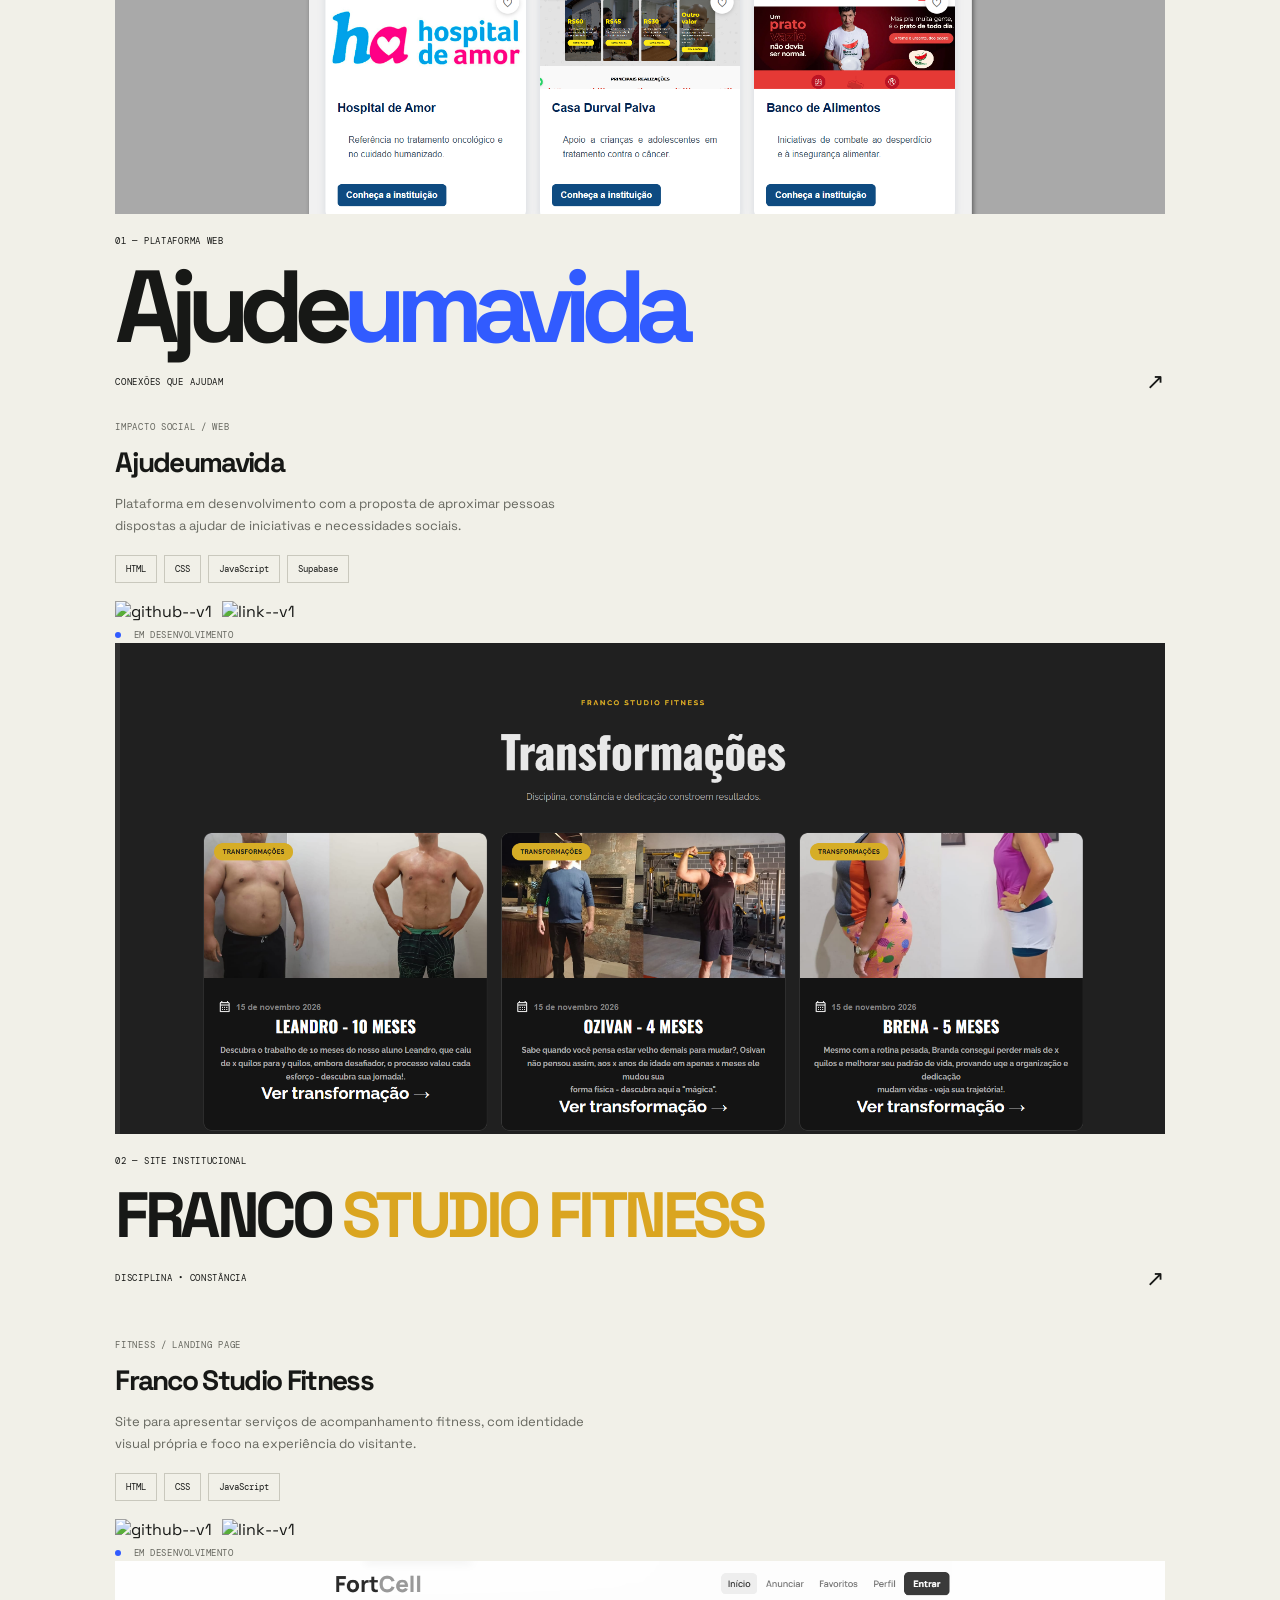
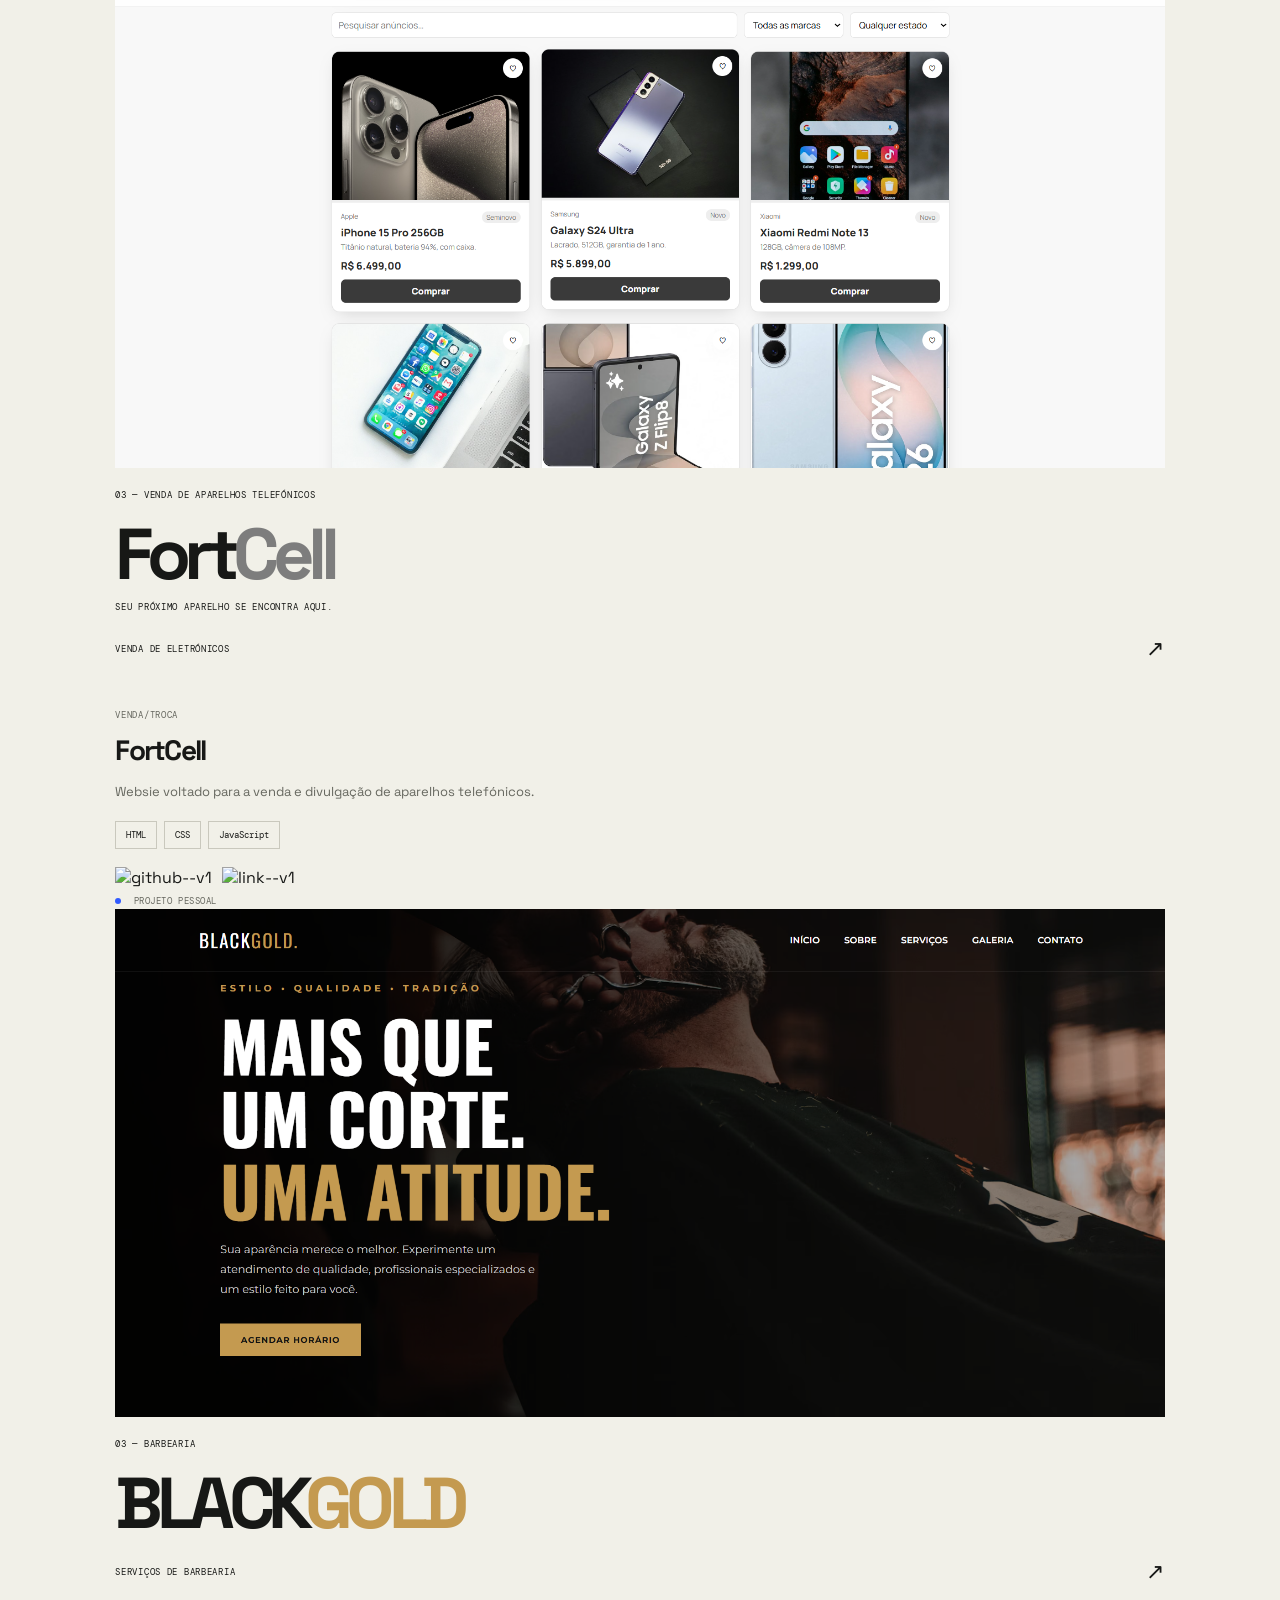
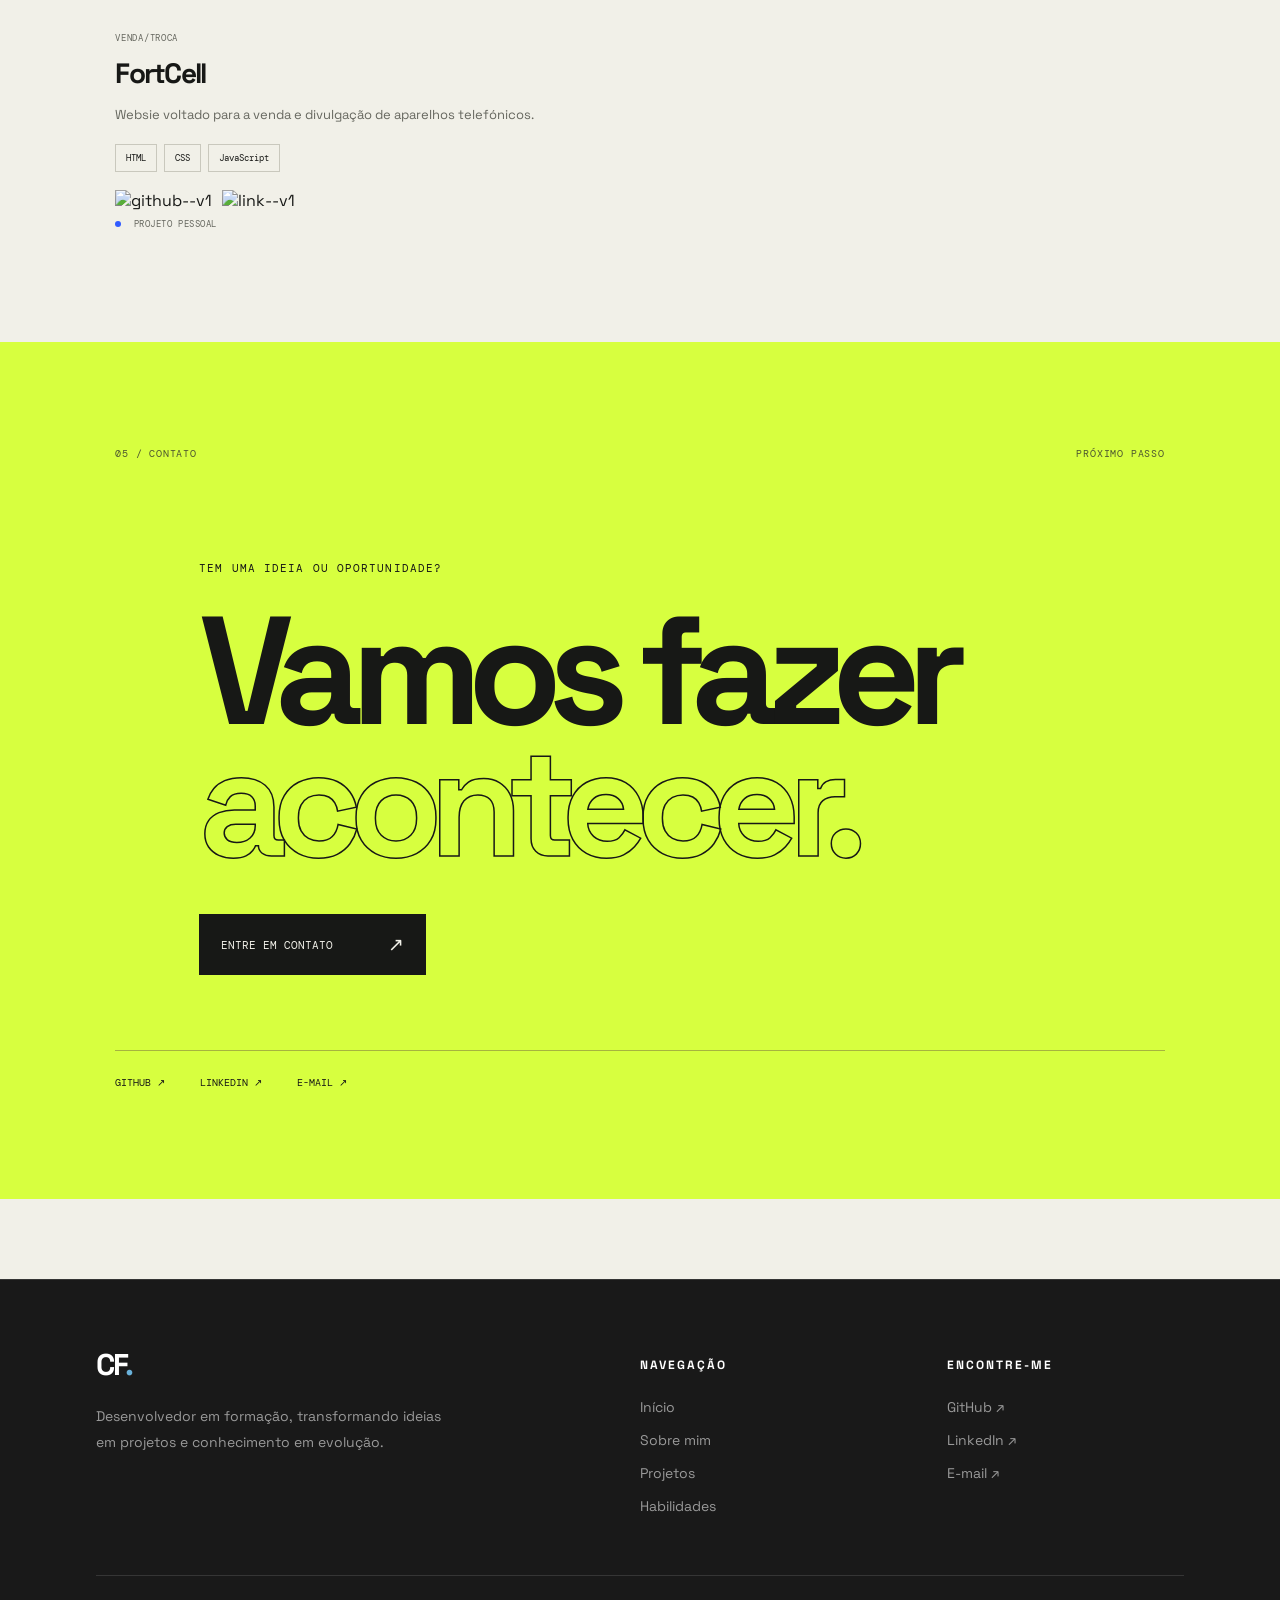
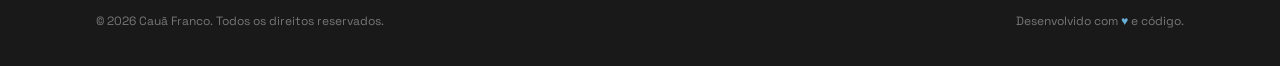
==== commit 6f975cb8: "ss" ====
--- a/index.html
+++ b/index.html
@@ -9,7 +9,7 @@
   <link rel="preconnect" href="https://fonts.googleapis.com">
   <link rel="preconnect" href="https://fonts.gstatic.com" crossorigin>
   <link href="https://fonts.googleapis.com/css2?family=DM+Mono:wght@400;500&family=Space+Grotesk:wght@400;500;600;700&display=swap" rel="stylesheet">
-  <link rel="stylesheet" href="style.css">
+  <link rel="stylesheet" href="/css/style.css">
   <script src="script.js" defer></script>
 </head>
 <body>
@@ -18,7 +18,7 @@
     <a class="brand" href="#inicio" aria-label="Cauã Franco, início">CF<span>.</span></a>
     <button class="menu-toggle" aria-label="Abrir menu" aria-expanded="false">☰</button>
     <nav class="navigation" aria-label="Navegação principal">
-      <a href="#">QUEM SOU EU</a>
+      <a href="eu.html">QUEM SOU EU</a>
       <a href="#sobre">SOBRE</a>
       <a href="#habilidades">HABILIDADES</a>
       <a href="#projetos">PROJETOS</a>
@@ -163,11 +163,64 @@
     </section>
   </main>
 
-  <footer class="footer">
-    <a class="brand" href="#inicio">CF<span>.</span></a>
-    <span>DESENHADO E DESENVOLVIDO POR CAUÃ FRANCO</span>
-    <span>© <span id="year"></span> — TODOS OS DIREITOS RESERVADOS</span>
-  </footer>
-  <a class="back-top" href="#inicio" aria-label="Voltar ao topo">↑</a>
+<footer class="footer">
+
+    <div class="footer-container">
+
+        <div class="footer-top">
+
+            <div class="footer-about">
+                <a href="index.html" class="footer-logo">
+                    <link rel="stylesheet" href="/css/footer.css">
+                    CF<span>.</span>
+                </a>
+
+                <p>
+                    Desenvolvedor em formação, transformando
+                    ideias em projetos e conhecimento em evolução.
+                </p>
+            </div>
+
+            <div class="footer-links">
+                <h3>NAVEGAÇÃO</h3>
+                <a href="index.html">Início</a>
+                <a href="eu.html">Sobre mim</a>
+                <a href="projetos.html">Projetos</a>
+                <a href="habilidades.html">Habilidades</a>
+            </div>
+
+            <div class="footer-social">
+                <h3>ENCONTRE-ME</h3>
+
+                <a href="https://github.com/theguy2006"
+                   target="_blank">
+                    GitHub ↗
+                </a>
+
+                <a href="https://www.linkedin.com/"
+                   target="_blank">
+                    LinkedIn ↗
+                </a>
+
+                <a href="mailto:SEU-EMAIL">
+                    E-mail ↗
+                </a>
+            </div>
+
+        </div>
+
+        <div class="footer-bottom">
+
+            <p>© 2026 Cauã Franco. Todos os direitos reservados.</p>
+
+            <p>Desenvolvido com <span>♥</span> e código.</p>
+
+        </div>
+
+    </div>
+
+</footer>
+
+
 </body>
 </html>
--- a/css/style.css
+++ b/css/style.css
@@ -0,0 +1,778 @@
+/* CAUÃ FRANCO — PORTFÓLIO
+    Identidade: brutalista, editorial e moderna.
+   Edite as variáveis abaixo para personalizar as cores. */
+:root {
+  --paper: #f1f0e8;
+  --ink: #171816;
+  --muted: #66675f;
+  --line: #c9c8bd;
+  --acid: #d7ff3f;
+  --blue: #315bff;
+  --mono: "DM Mono", monospace;
+  --display: "Space Grotesk", sans-serif;
+}
+* {
+  box-sizing: border-box;
+  transition: 0.2s;
+}
+html {
+  scroll-behavior: smooth;
+  scroll-padding-top: 90px;
+}
+body {
+  margin: 0;
+  background: var(--paper);
+  color: var(--ink);
+  font-family: var(--display);
+  padding-top: 82px;
+}
+a {
+  color: inherit;
+  text-decoration: none;
+}
+.top-strip {
+  min-height: 32px;
+  padding: 8px 5.5%;
+  display: flex;
+  justify-content: space-between;
+  gap: 16px;
+  background: var(--ink);
+  color: var(--paper);
+  font: 10px var(--mono);
+  letter-spacing: 0.08em;
+}
+.availability {
+  color: var(--acid);
+}
+.availability i,
+.project-status i {
+  display: inline-block;
+  width: 7px;
+  height: 7px;
+  margin-right: 7px;
+  border-radius: 50%;
+  background: var(--acid);
+}
+.site-header {
+    height: 82px;
+    padding: 0 5.5%;
+    display: flex;
+    justify-content: space-between;
+    align-items: center;
+    border-bottom: 1px solid var(--line);
+
+    position: fixed;
+    top: 0;
+    left: 0;
+    width: 100%;
+    z-index: 1000;
+    background: var(--paper);
+    backdrop-filter: blur(10px);
+    background: rgba(241, 240, 232, 0.75);
+backdrop-filter: blur(10px);
+-webkit-backdrop-filter: blur(10px);
+}
+.brand {
+  font-size: 30px;
+  font-weight: 700;
+  letter-spacing: -0.12em;
+}
+.brand span,
+.accent {
+  color: var(--blue);
+}
+.navigation {
+  display: flex;
+  align-items: center;
+  gap: clamp(20px, 4vw, 55px);
+  font: 11px var(--mono);
+  letter-spacing: 0.06em;
+}
+.navigation a {
+  transition: color 0.2s ease;
+}
+.navigation a:hover,
+.contact-links a:hover {
+  color: var(--blue);
+}
+.navigation .nav-contact {
+  padding: 13px 17px;
+  border: 1px solid var(--ink);
+}
+.menu-toggle {
+  display: none;
+  border: 0;
+  background: none;
+  font-size: 25px;
+}
+.section-wrap {
+  padding-left: 9%;
+  padding-right: 9%;
+}
+.hero {
+  min-height: 700px;
+  position: relative;
+  padding-top: 35px;
+  padding-bottom: 65px;
+  overflow: hidden;
+}
+.hero-kicker,
+.section-heading {
+  display: flex;
+  justify-content: space-between;
+  gap: 20px;
+  color: var(--muted);
+  font: 10px var(--mono);
+  letter-spacing: 0.08em;
+}
+.hero-content {
+  max-width: 950px;
+  margin: 85px 0 0 8%;
+  position: relative;
+  z-index: 1;
+}
+.eyebrow {
+  font: 11px var(--mono);
+  letter-spacing: 0.1em;
+}
+.hero h1 {
+  margin: 20px 0 25px;
+  margin-left: -20px;
+  font-size: clamp(76px, 11.7vw, 164px);
+  line-height: 0.78;
+  letter-spacing: -0.105em;
+  font-weight: 700;
+}
+.outline-text {
+  color: transparent;
+  -webkit-text-stroke: 1.5px var(--ink);
+}
+.hero-bottom {
+  display: flex;
+  justify-content: space-between;
+  align-items: end;
+  max-width: 650px;
+  margin-top: 45px;
+}
+.hero-description {
+  max-width: 360px;
+  color: var(--muted);
+  font-size: 16px;
+  line-height: 1.65;
+}
+.round-link {
+  width: 58px;
+  height: 58px;
+  display: grid;
+  place-items: center;
+  border: 1px solid var(--ink);
+  border-radius: 50%;
+  font-size: 27px;
+  transition: 0.25s;
+}
+.round-link:hover {
+  color: var(--paper);
+  background: var(--ink);
+  transform: translateY(4px);
+}
+.hero-stamp {
+  position: absolute;
+  right: 8%;
+  top: 42%;
+  width: 130px;
+  height: 130px;
+  border: 1px solid var(--ink);
+  border-radius: 50%;
+  display: flex;
+  flex-direction: column;
+  align-items: center;
+  justify-content: center;
+  gap: 3px;
+  font: 9px var(--mono);
+  transform: rotate(12deg);
+}
+.hero-stamp b {
+  color: var(--blue);
+}
+.about,
+.skills,
+.projects,
+.contact {
+  padding-top: 105px;
+  padding-bottom: 110px;
+  border-top: 1px solid var(--line);
+}
+.section-index {
+  text-align: right;
+}
+.about-grid {
+  display: grid;
+  grid-template-columns: 1fr 1fr;
+  gap: 8%;
+  margin-top: 75px;
+}
+.about h2,
+.skills h2,
+.projects h2,
+.contact h2 {
+  margin: 0;
+  font-size: clamp(58px, 8vw, 110px);
+  line-height: 0.86;
+  letter-spacing: -0.09em;
+}
+.about-copy {
+  max-width: 490px;
+  padding-top: 5px;
+}
+.about-copy p {
+  color: var(--muted);
+  font-size: 15px;
+  line-height: 1.8;
+}
+.about-copy .large-copy {
+  margin-top: 0;
+  color: var(--ink);
+  font-size: 23px;
+  line-height: 1.35;
+  font-weight: 600;
+}
+.text-link {
+  display: inline-flex;
+  gap: 25px;
+  margin-top: 22px;
+  padding-bottom: 9px;
+  border-bottom: 1px solid var(--ink);
+  font: 11px var(--mono);
+}
+.skills {
+  background: var(--ink);
+  color: var(--paper);
+}
+.skills .section-heading {
+  color: #a4a59b;
+}
+.skills-intro {
+  display: flex;
+  justify-content: space-between;
+  align-items: end;
+  gap: 30px;
+  margin: 75px 0 55px;
+}
+.skills h2 .outline-text {
+  -webkit-text-stroke-color: var(--paper);
+}
+.skills-intro p {
+  max-width: 300px;
+  margin-bottom: 5px;
+  color: #a4a59b;
+  font-size: 14px;
+  line-height: 1.7;
+}
+.skill-list {
+  border-top: 1px solid #55564f;
+}
+.skill-row {
+  min-height: 82px;
+  display: grid;
+  grid-template-columns: 65px 1fr 1fr 25px;
+  align-items: center;
+  gap: 20px;
+  border-bottom: 1px solid #55564f;
+  transition:
+    padding 0.2s,
+    background 0.2s;
+}
+.skill-row:hover {
+  padding: 0 15px;
+  background: #242520;
+}
+.skill-row > span,
+.skill-row em {
+  color: #a4a59b;
+  font: 10px var(--mono);
+}
+.skill-row strong {
+  font-size: clamp(20px, 3vw, 30px);
+  letter-spacing: -0.05em;
+}
+.skill-row em {
+  font-style: normal;
+  font-size: 11px;
+}
+.skill-row b {
+  color: var(--acid);
+  font-size: 19px;
+}
+.projects-title {
+  display: flex;
+  justify-content: space-between;
+  align-items: end;
+  gap: 25px;
+  margin: 75px 0 55px;
+}
+.projects-title p {
+  max-width: 280px;
+  color: var(--muted);
+  font-size: 14px;
+  line-height: 1.7;
+}
+.project-grid {
+  display: grid;
+  grid-template-columns: 1fr 1fr;
+  gap: 55px 24px;
+}
+.project-card {
+  min-width: 0;
+}
+.project-featured {
+  grid-column: 1 / -1;
+  display: grid;
+  grid-template-columns: 1.1fr 0.9fr;
+  gap: 30px;
+  align-items: center;
+}
+.project-visual {
+    padding: 0;
+    overflow: hidden;
+    min-height: 300px;
+}
+
+.project-visual img {
+    width: 100%;
+    height: 100%;
+    min-height: 0;
+    object-fit: cover;
+    object-position: top;
+    display: block;
+}
+.project-featured .project-info {
+    padding: 0;
+}
+
+.project-visual:hover img {
+    transform: scale(1.04);
+    
+}
+.project-featured .project-visual {
+  min-height: 390px;
+}
+.visual-label,
+.visual-bottom {
+  position: relative;
+  z-index: 1;
+  display: flex;
+  justify-content: space-between;
+  gap: 10px;
+  font: 9px var(--mono);
+  letter-spacing: 0.08em;
+}
+.visual-bottom {
+  align-items: center;
+}
+.visual-bottom span:last-child {
+  font-size: 22px;
+}
+.visual-charity {
+  background: var(--acid);
+  color: var(--ink);
+}
+.visual-word {
+  font-size: clamp(54px, 8vw, 105px);
+  font-weight: 700;
+  line-height: 0.76;
+  letter-spacing: -0.1em;
+}
+.visual-word span {
+  color: var(--blue);
+}
+.visual-fitness {
+  background: #1b1b19;
+  color: #e8c875;
+}
+.fitness-mark {
+  font-size: clamp(38px, 5vw, 65px);
+  font-weight: 700;
+  line-height: 0.85;
+  letter-spacing: -0.07em;
+}
+.sfs{
+  font-size: clamp(38px, 5vw, 65px);
+  font-weight: 700;
+  line-height: 0.85;
+  letter-spacing: -0.07em;
+  color: goldenrod;
+}
+.imgs-hover{
+  display: flex;
+  gap: 5px;
+}
+
+.visual-cine {
+  background: #202d45;
+  color: #fff;
+}
+.cine-title {
+  font-size: clamp(48px, 6vw, 72px);
+  font-weight: 700;
+  letter-spacing: -0.09em;
+  line-height: 0.9;
+}
+.barber{
+  font-size: clamp(48px, 6vw, 72px);
+  font-weight: 700;
+  letter-spacing: -0.09em;
+  line-height: 0.9;
+  span{
+    color: #C49A50;
+  }
+}
+.cine-title span {
+  color: #7d7d7d;
+}
+.cine-title small {
+  display: block;
+  margin-top: 15px;
+  font: 9px var(--mono);
+  letter-spacing: 0.08em;
+}
+
+.project-info {
+  padding: 18px 0 0;
+}
+.project-featured .project-info {
+  padding: 10px 0;
+}
+.project-type {
+  color: var(--muted);
+  font: 9px var(--mono);
+  letter-spacing: 0.08em;
+}
+.project-info h3 {
+  margin: 9px 0 12px;
+  font-size: 28px;
+  letter-spacing: -0.06em;
+}
+.project-info p {
+  max-width: 470px;
+  color: var(--muted);
+  font-size: 13px;
+  line-height: 1.7;
+}
+.tag-list {
+  display: flex;
+  flex-wrap: wrap;
+  gap: 7px;
+  margin: 18px 0;
+}
+.tag-list span {
+  padding: 7px 10px;
+  border: 1px solid var(--line);
+  font: 9px var(--mono);
+}
+.project-status {
+  display: inline-block;
+  margin-top: 5px;
+  color: var(--muted);
+  font: 9px var(--mono);
+  letter-spacing: 0.06em;
+}
+.project-status i {
+  width: 6px;
+  height: 6px;
+  background: var(--blue);
+}
+.projects-note {
+  margin-top: 45px;
+  color: var(--muted);
+  font: 10px var(--mono);
+  line-height: 1.7;
+}
+.contact {
+  background: var(--acid);
+  border-top: 0;
+}
+.contact .section-heading {
+  color: #4d5630;
+}
+.contact-main {
+  padding: 90px 0 75px 8%;
+}
+.contact-main .eyebrow {
+  margin-bottom: 30px;
+}
+.contact h2 {
+  font-size: clamp(75px, 12vw, 155px);
+}
+.contact h2 .outline-text {
+  -webkit-text-stroke-color: var(--ink);
+}
+.contact-button {
+  display: inline-flex;
+  justify-content: space-between;
+  align-items: center;
+  gap: 55px;
+  margin-top: 45px;
+  padding: 18px 22px;
+  background: var(--ink);
+  color: var(--paper);
+  font: 11px var(--mono);
+  transition: 0.2s;
+}
+.contact-button:hover {
+  background: var(--blue);
+  transform: translateY(-3px);
+}
+.contact-button span {
+  font-size: 19px;
+}
+.contact-links {
+  display: flex;
+  gap: 35px;
+  padding-top: 25px;
+  border-top: 1px solid #a6b33f;
+  font: 10px var(--mono);
+}
+.footer {
+  min-height: 95px;
+  padding: 20px 5.5%;
+  display: flex;
+  justify-content: space-between;
+  align-items: center;
+  gap: 20px;
+  background: var(--ink);
+  color: var(--paper);
+}
+.footer .brand {
+  font-size: 25px;
+}
+.footer .brand span {
+  color: var(--acid);
+}
+.footer > span {
+  color: #a4a59b;
+  font: 9px var(--mono);
+  letter-spacing: 0.06em;
+}
+.back-top {
+  position: fixed;
+  right: 22px;
+  bottom: 22px;
+  width: 42px;
+  height: 42px;
+  display: grid;
+  place-items: center;
+  background: var(--ink);
+  color: var(--paper);
+  font-size: 20px;
+  opacity: 0;
+  pointer-events: none;
+  transition: opacity 0.2s;
+  z-index: 5;
+}
+
+.back-top.visible {
+  opacity: 1;
+  pointer-events: auto;
+}
+.reveal {
+  opacity: 0;
+  transform: translateY(24px);
+  transition:
+    opacity 0.65s ease,
+    transform 0.65s ease;
+}
+.reveal.in-view {
+  opacity: 1;
+  transform: translateY(0);
+}
+@media (max-width: 800px) {
+  .section-wrap {
+    padding-left: 6%;
+    padding-right: 6%;
+  }
+  .hero {
+    min-height: 650px;
+  }
+  .hero-content {
+    margin-left: 2%;
+    margin-top: 100px;
+  }
+  .hero-stamp {
+    right: 7%;
+    top: 58%;
+    width: 95px;
+    height: 95px;
+    font-size: 7px;
+  }
+  .about-grid {
+    gap: 35px;
+  }
+.project-featured .project-visual {
+    min-height: 0;
+    height: auto;
+    aspect-ratio: 16 / 9;
+    padding: 0;
+    overflow: hidden;
+}
+  .project-featured .project-visual {
+    min-height: 330px;
+  }
+}
+@media (max-width: 600px) {
+  .top-strip {
+    padding: 8px 5%;
+    font-size: 8px;
+  }
+  .site-header {
+    height: 70px;
+    padding: 0 5%;
+  }
+  .menu-toggle {
+    display: block;
+    cursor: pointer;
+  }
+  .navigation {
+    display: none;
+    position: absolute;
+    top: 102px;
+    left: 0;
+    right: 0;
+    z-index: 10;
+    padding: 25px 6%;
+    background: var(--paper);
+    border-bottom: 1px solid var(--ink);
+    flex-direction: column;
+    align-items: stretch;
+    gap: 22px;
+  }
+  .navigation.open {
+    display: flex;
+  }
+  .navigation .nav-contact {
+    text-align: center;
+  }
+  .hero {
+    min-height: 610px;
+    padding-top: 25px;
+  }
+  .hero-kicker,
+  .section-heading {
+    font-size: 8px;
+  }
+  .hero-kicker span:last-child,
+  .section-index {
+    max-width: 46%;
+  }
+  .hero-content {
+    margin: 115px 0 0;
+  }
+  .hero h1 {
+    font-size: clamp(67px, 17vw, 100px);
+  }
+  .hero-description {
+    max-width: 260px;
+    font-size: 14px;
+  }
+  .hero-stamp {
+    top: auto;
+    bottom: 50px;
+    right: 8%;
+    width: 78px;
+    height: 78px;
+    font-size: 6px;
+  }
+  .round-link {
+    width: 45px;
+    height: 45px;
+    flex-shrink: 0;
+  }
+  .about,
+  .skills,
+  .projects,
+  .contact {
+    padding-top: 75px;
+    padding-bottom: 80px;
+  }
+  .about-grid {
+    grid-template-columns: 1fr;
+    margin-top: 55px;
+  }
+  .about h2,
+  .skills h2,
+  .projects h2 {
+    font-size: clamp(60px, 15vw, 90px);
+  }
+  .about-copy .large-copy {
+    font-size: 20px;
+  }
+  .skills-intro,
+  .projects-title {
+    display: block;
+    margin: 45px 0 35px;
+  }
+  .skills-intro p,
+  .projects-title p {
+    margin-top: 25px;
+  }
+  .skill-row {
+    min-height: 75px;
+    grid-template-columns: 28px 1fr 20px;
+    gap: 10px;
+  }
+  .skill-row em {
+    grid-column: 2;
+    grid-row: 2;
+    margin-top: -18px;
+    font-size: 9px;
+  }
+  .skill-row b {
+    grid-column: 3;
+    grid-row: 1 / span 2;
+  }
+  .project-grid {
+    grid-template-columns: 1fr;
+    gap: 35px 24px;
+  }
+  .project-featured {
+    grid-column: auto;
+  }
+  .project-visual,
+  .project-featured .project-visual {
+    min-height: 270px;
+  }
+  .visual-word {
+    font-size: 50px;
+  }
+  .uv{
+    color: rgb(2, 166, 203);
+  }
+  .contact-main {
+    padding: 75px 0 65px;
+  }
+  .contact h2 {
+    font-size: clamp(67px, 16vw, 100px);
+  }
+  .contact-links {
+    flex-wrap: wrap;
+    gap: 20px;
+  }
+  .footer {
+    flex-wrap: wrap;
+    padding: 25px 6%;
+  }
+  .footer > span {
+    width: calc(100% - 50px);
+  }
+  .footer > span:last-child {
+    width: 100%;
+  }
+}
+@media (prefers-reduced-motion: reduce) {
+  *,
+  *::before,
+  *::after {
+    scroll-behavior: auto !important;
+    transition-duration: 0.01ms !important;
+    animation-duration: 0.01ms !important;
+  }
+}
--- a/css/footer.css
+++ b/css/footer.css
@@ -0,0 +1,125 @@
+
+.footer {
+    background: #191919;
+    border-top: 1px solid #353535;
+    padding: 65px 0 25px;
+    margin-top: 80px;
+}
+
+.footer-container {
+    width: 85%;
+    max-width: 1400px;
+    margin: auto;
+}
+
+/* PARTE SUPERIOR */
+
+.footer-top {
+    display: grid;
+    grid-template-columns: 2fr 1fr 1fr;
+    gap: 70px;
+    padding-bottom: 60px;
+}
+
+/* SOBRE */
+
+.footer-logo {
+    font-size: 30px;
+    font-weight: 800;
+    letter-spacing: -2px;
+    text-decoration: none;
+    color: white;
+}
+
+.footer-logo span {
+    color: #69b1da;
+}
+
+.footer-about p {
+    color: #999;
+    font-size: 14px;
+    line-height: 1.8;
+    max-width: 350px;
+    margin-top: 20px;
+}
+
+/* LINKS */
+
+.footer-links,
+.footer-social {
+    display: flex;
+    flex-direction: column;
+    gap: 15px;
+}
+
+.footer-links h3,
+.footer-social h3 {
+    color: white;
+    font-size: 12px;
+    letter-spacing: 2px;
+    margin-bottom: 10px;
+}
+
+.footer-links a,
+.footer-social a {
+    color: #999;
+    text-decoration: none;
+    font-size: 14px;
+    transition: .3s;
+    width: fit-content;
+}
+
+.footer-links a:hover,
+.footer-social a:hover {
+    color: yellowgreen;
+    transform: translateX(5px);
+}
+
+/* PARTE INFERIOR */
+
+.footer-bottom {
+    border-top: 1px solid #353535;
+    padding-top: 25px;
+
+    display: flex;
+    align-items: center;
+    justify-content: space-between;
+    gap: 20px;
+}
+
+.footer-bottom p {
+    color: #777;
+    font-size: 12px;
+}
+
+.footer-bottom span {
+    color: #69b1da;
+}
+
+/* RESPONSIVIDADE */
+
+@media (max-width: 768px) {
+
+    .footer {
+        padding-top: 45px;
+    }
+
+    .footer-container {
+        width: 90%;
+    }
+
+    .footer-top {
+        grid-template-columns: 1fr 1fr;
+        gap: 40px 25px;
+    }
+
+    .footer-about {
+        grid-column: 1 / -1;
+    }
+
+    .footer-bottom {
+        flex-direction: column;
+        align-items: flex-start;
+        gap: 12px;
+    }
+}
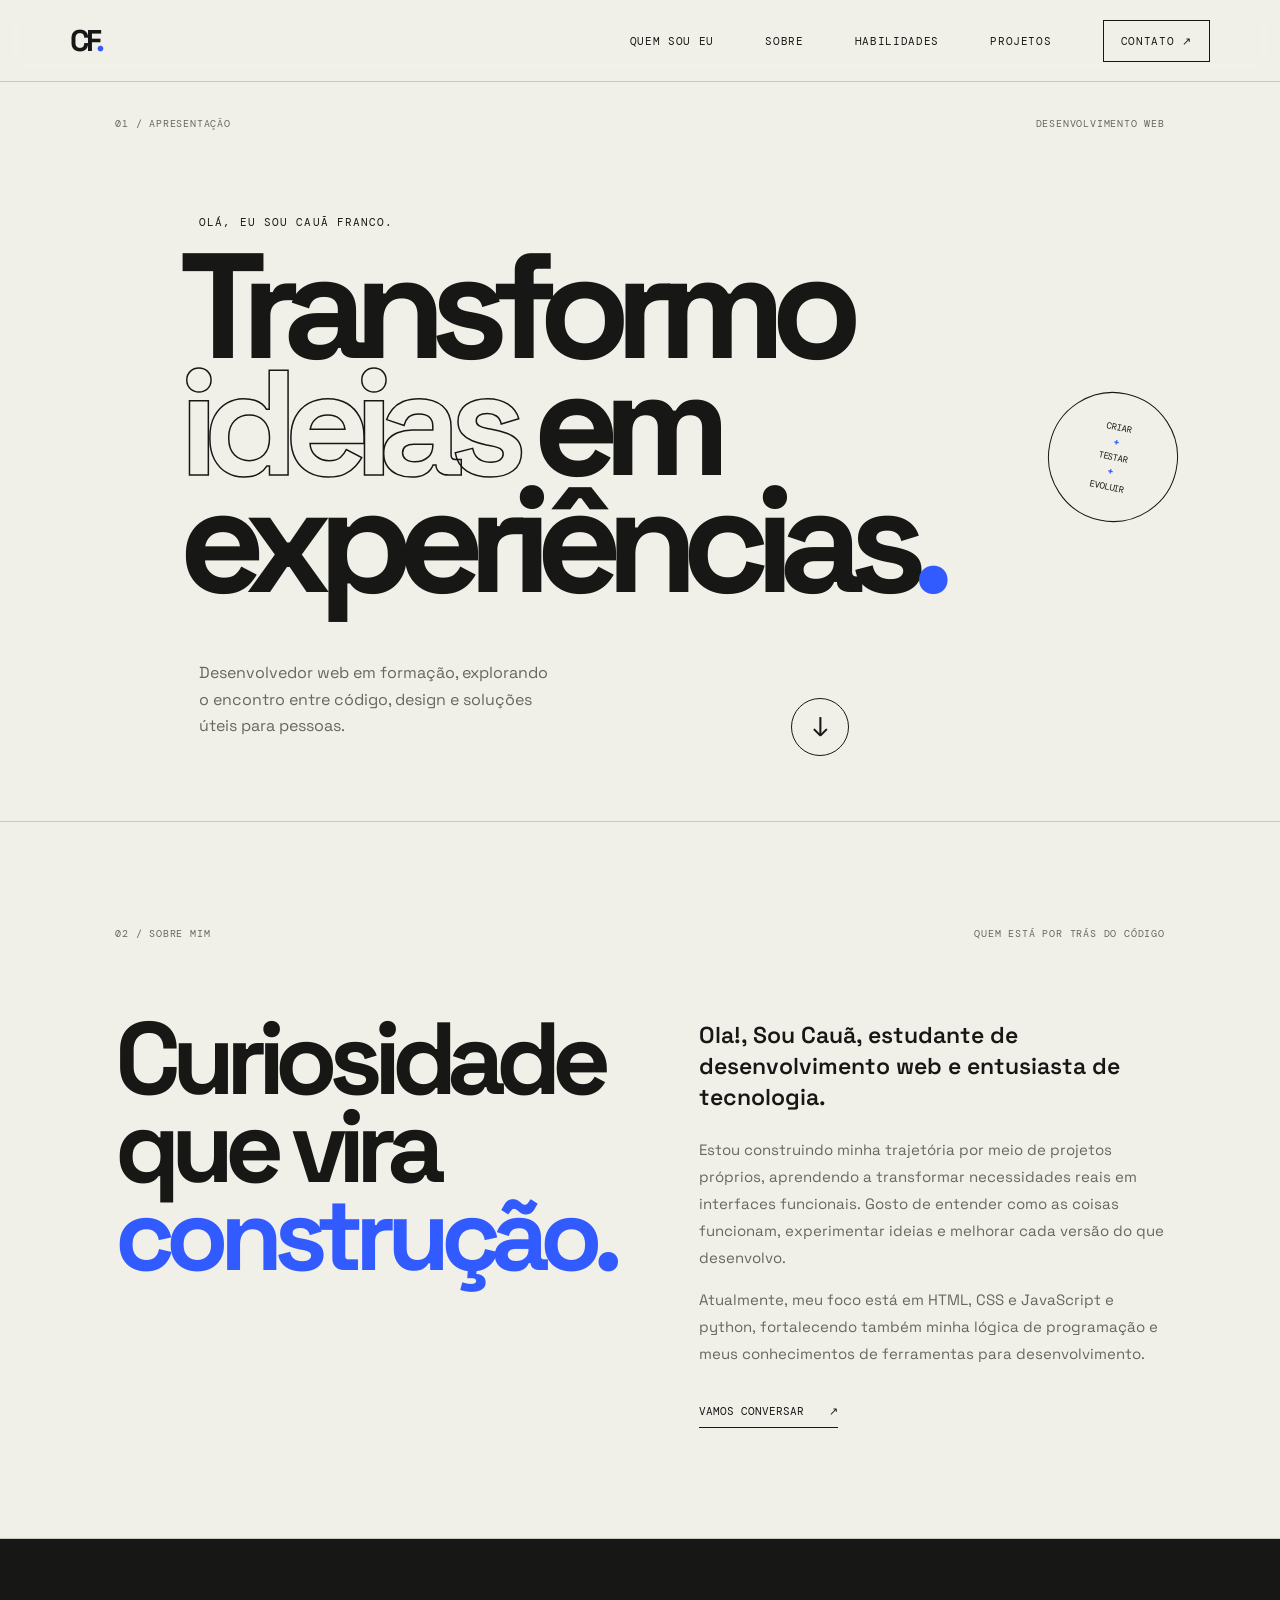
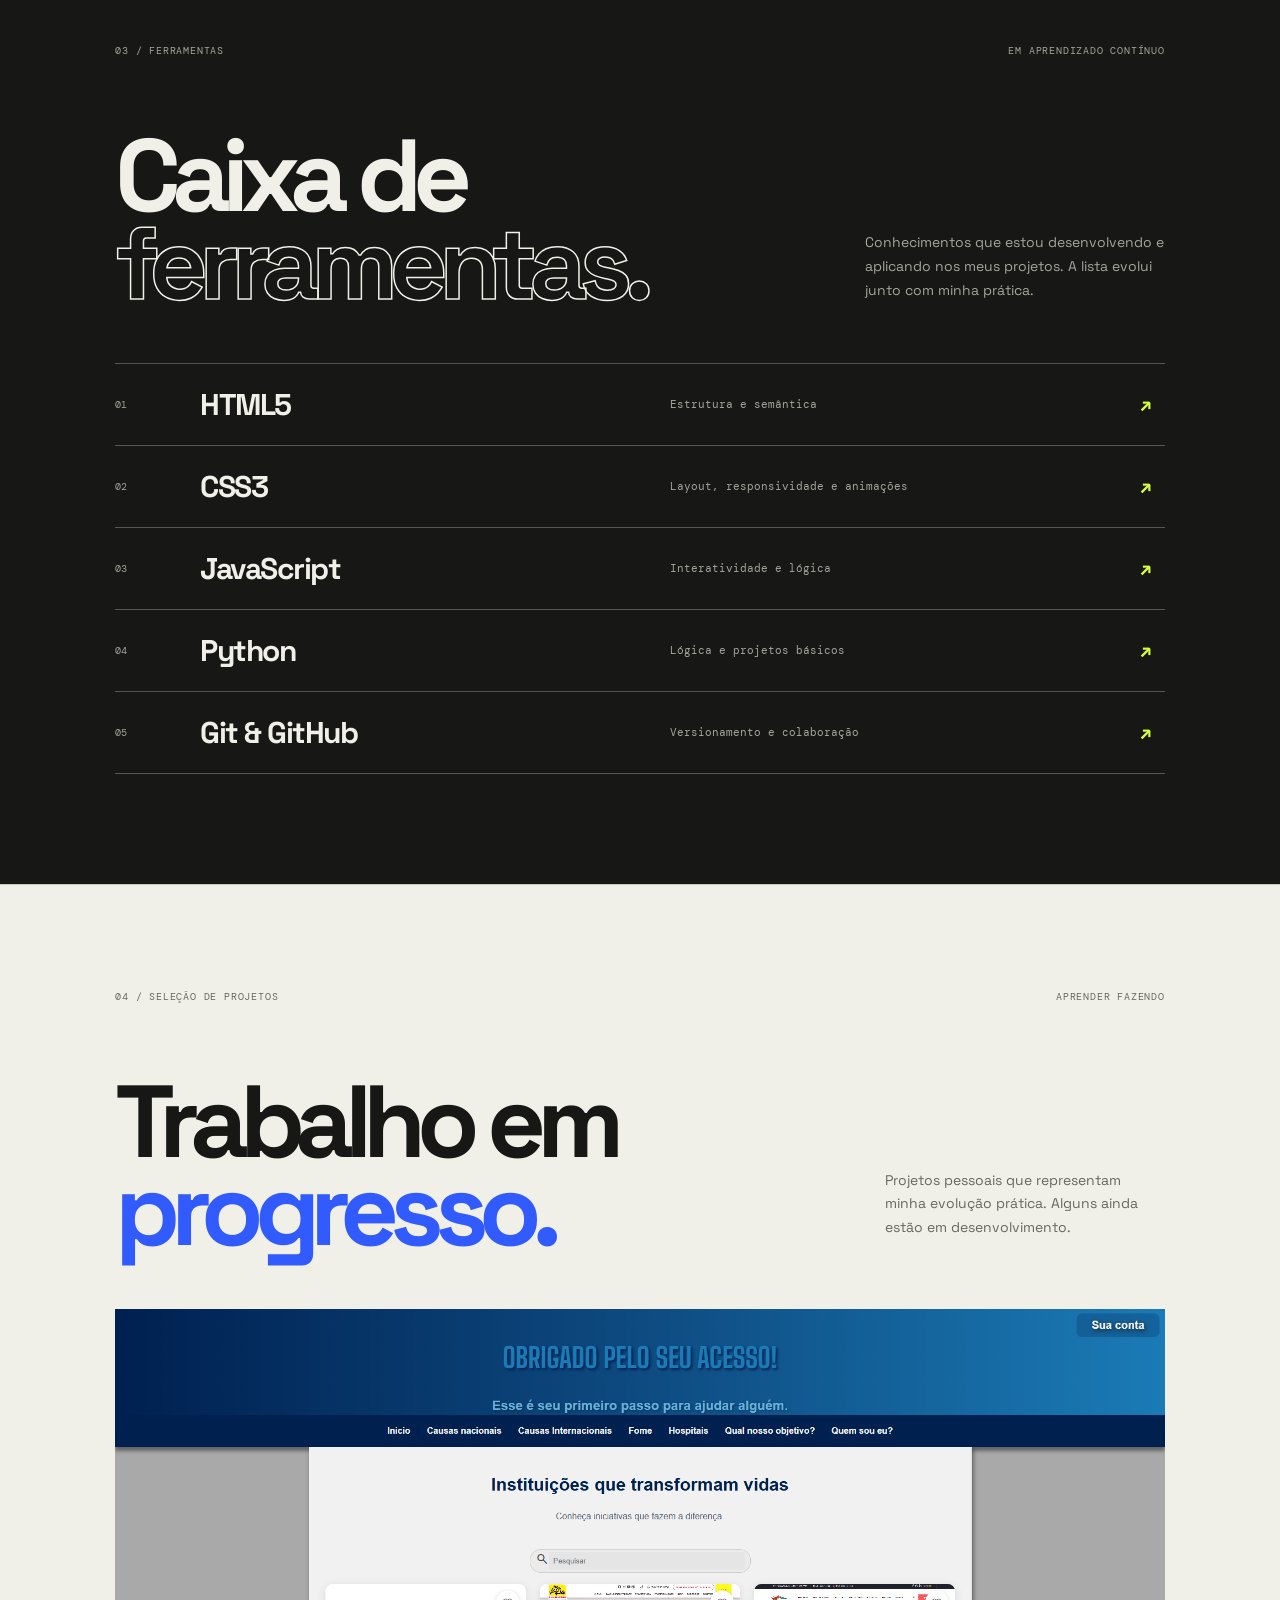
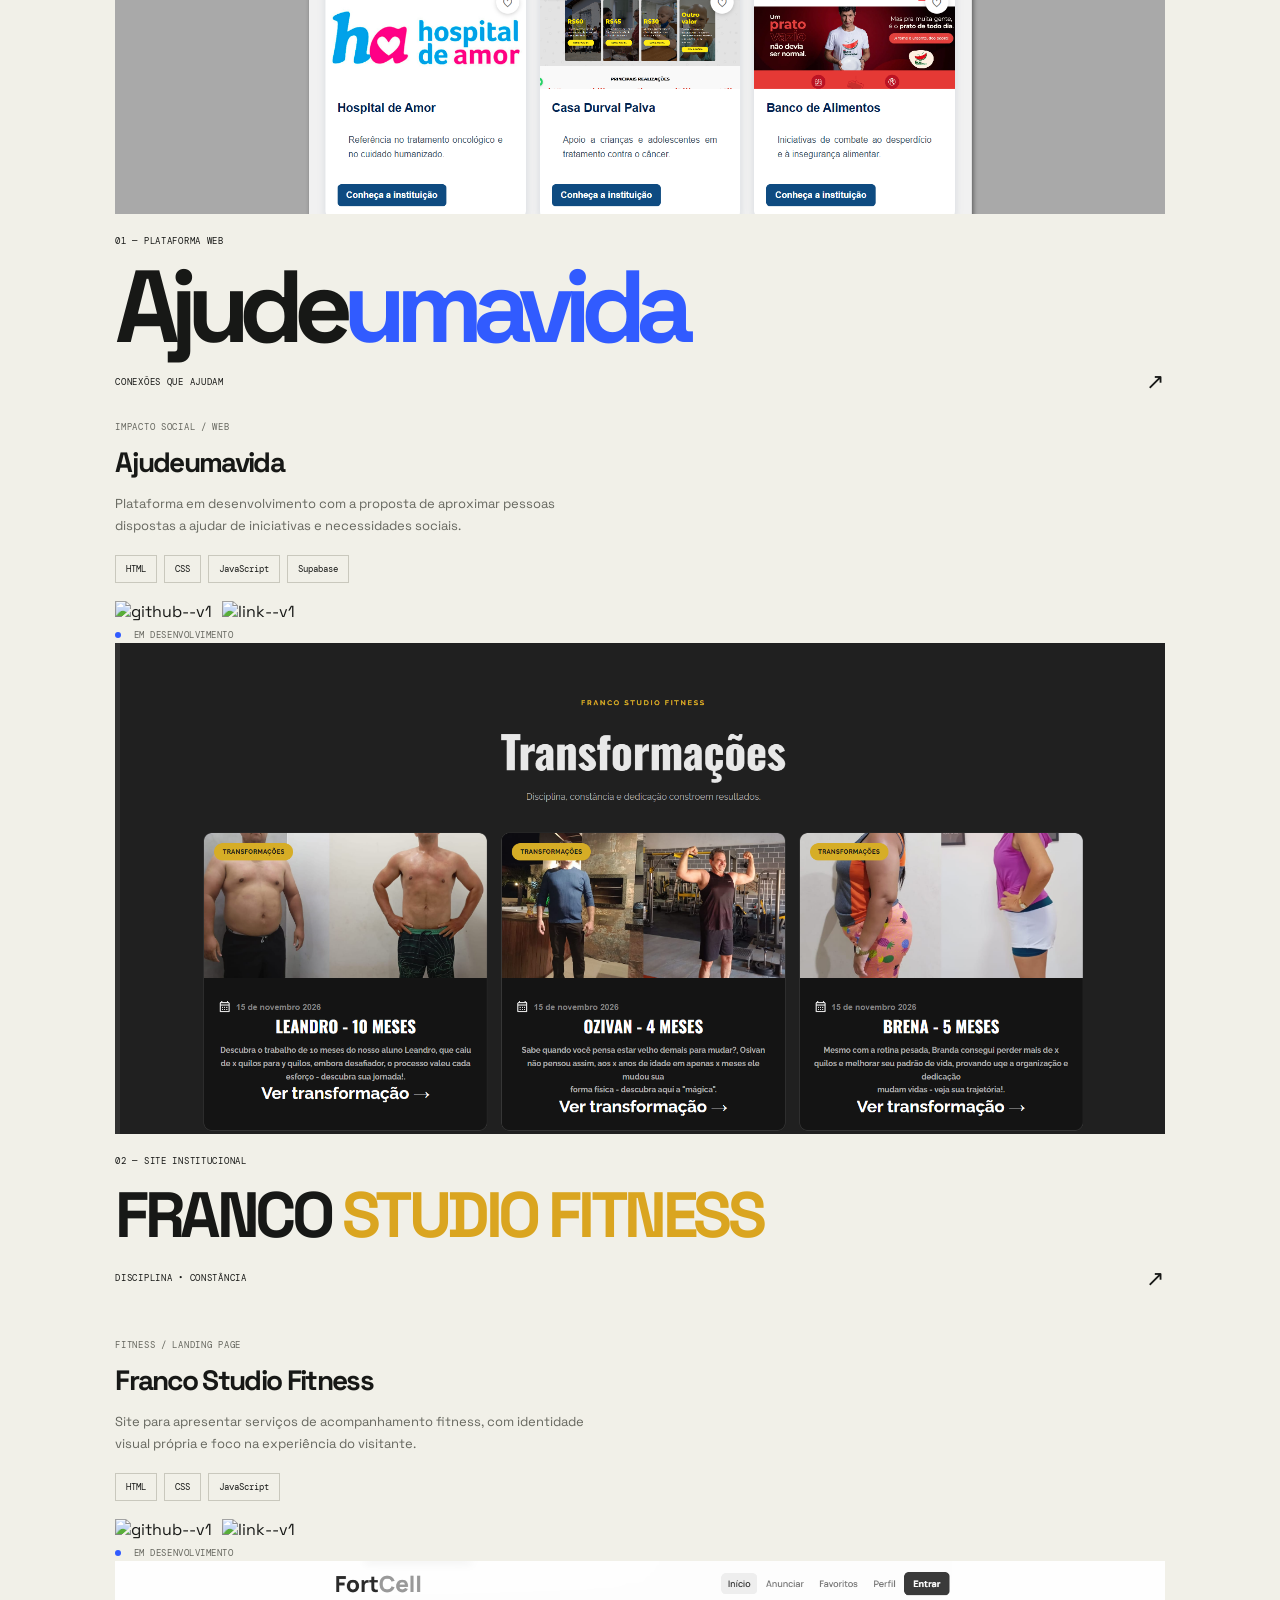
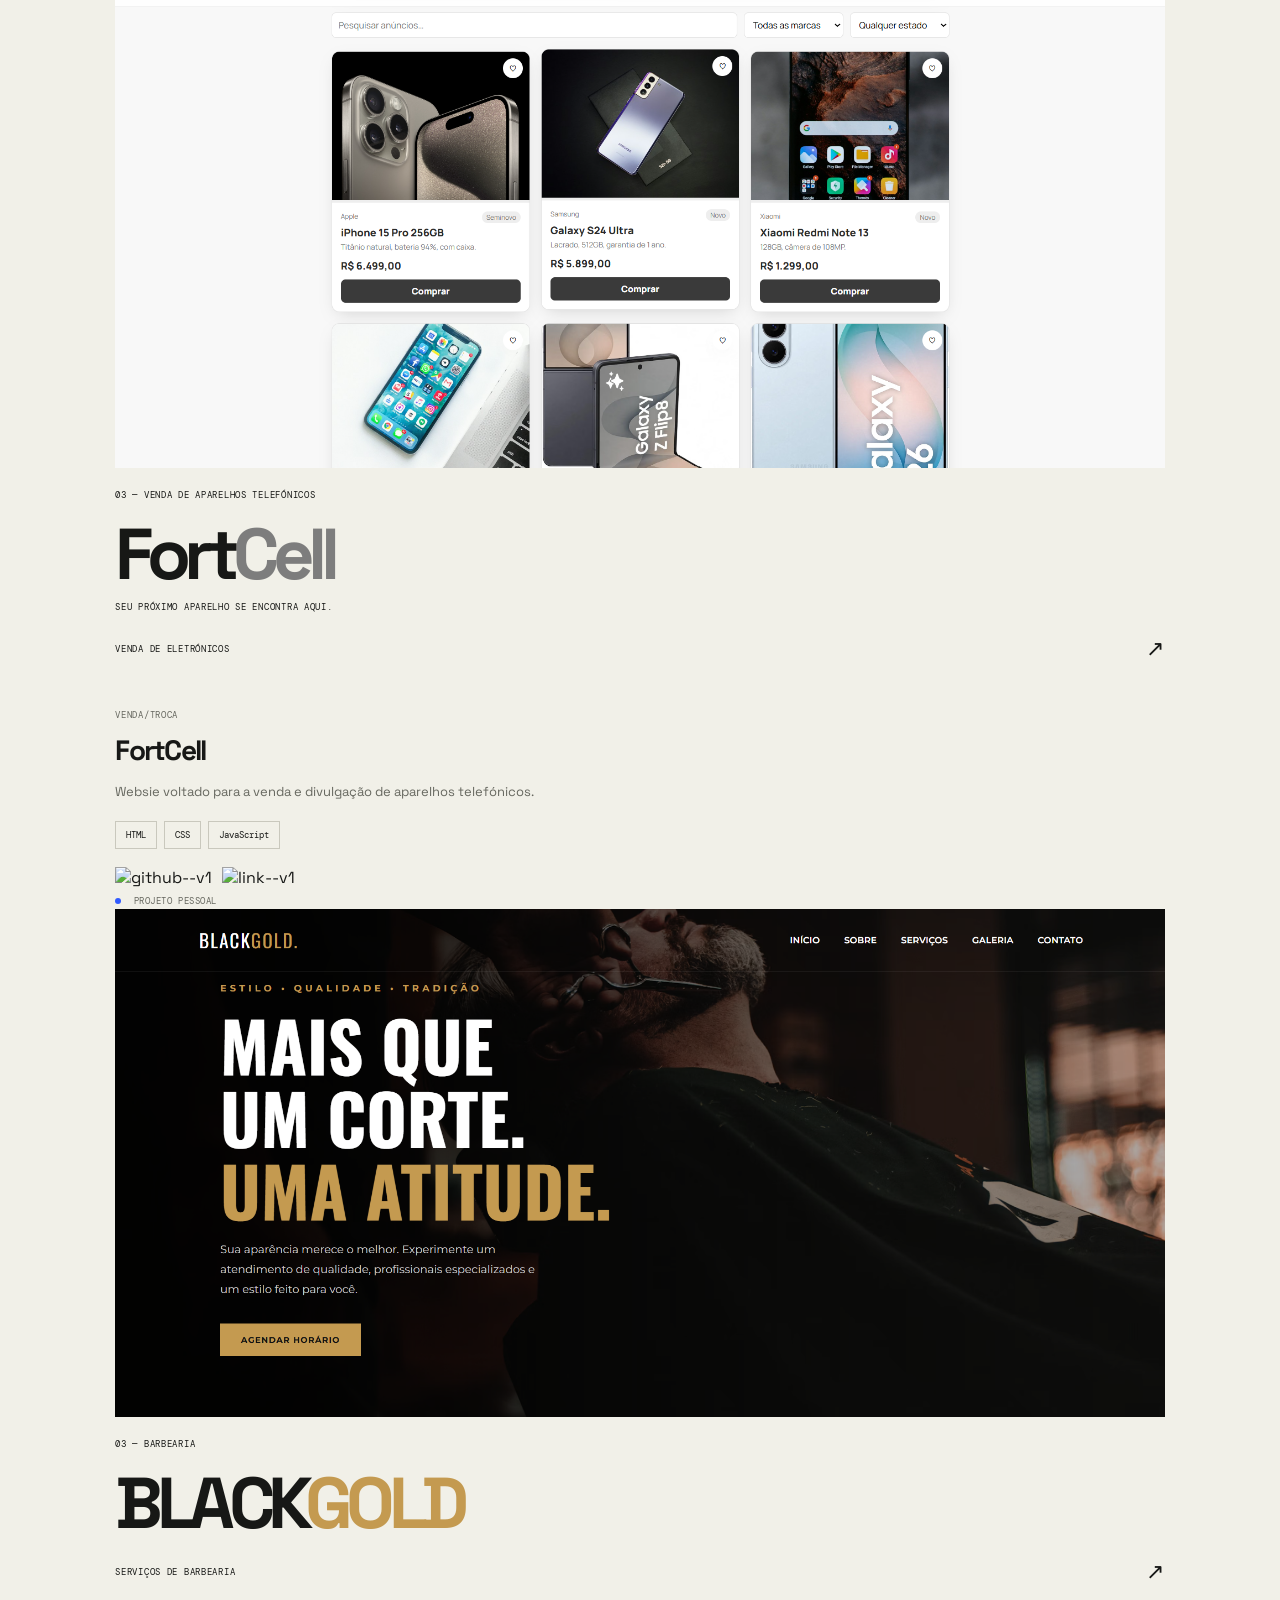
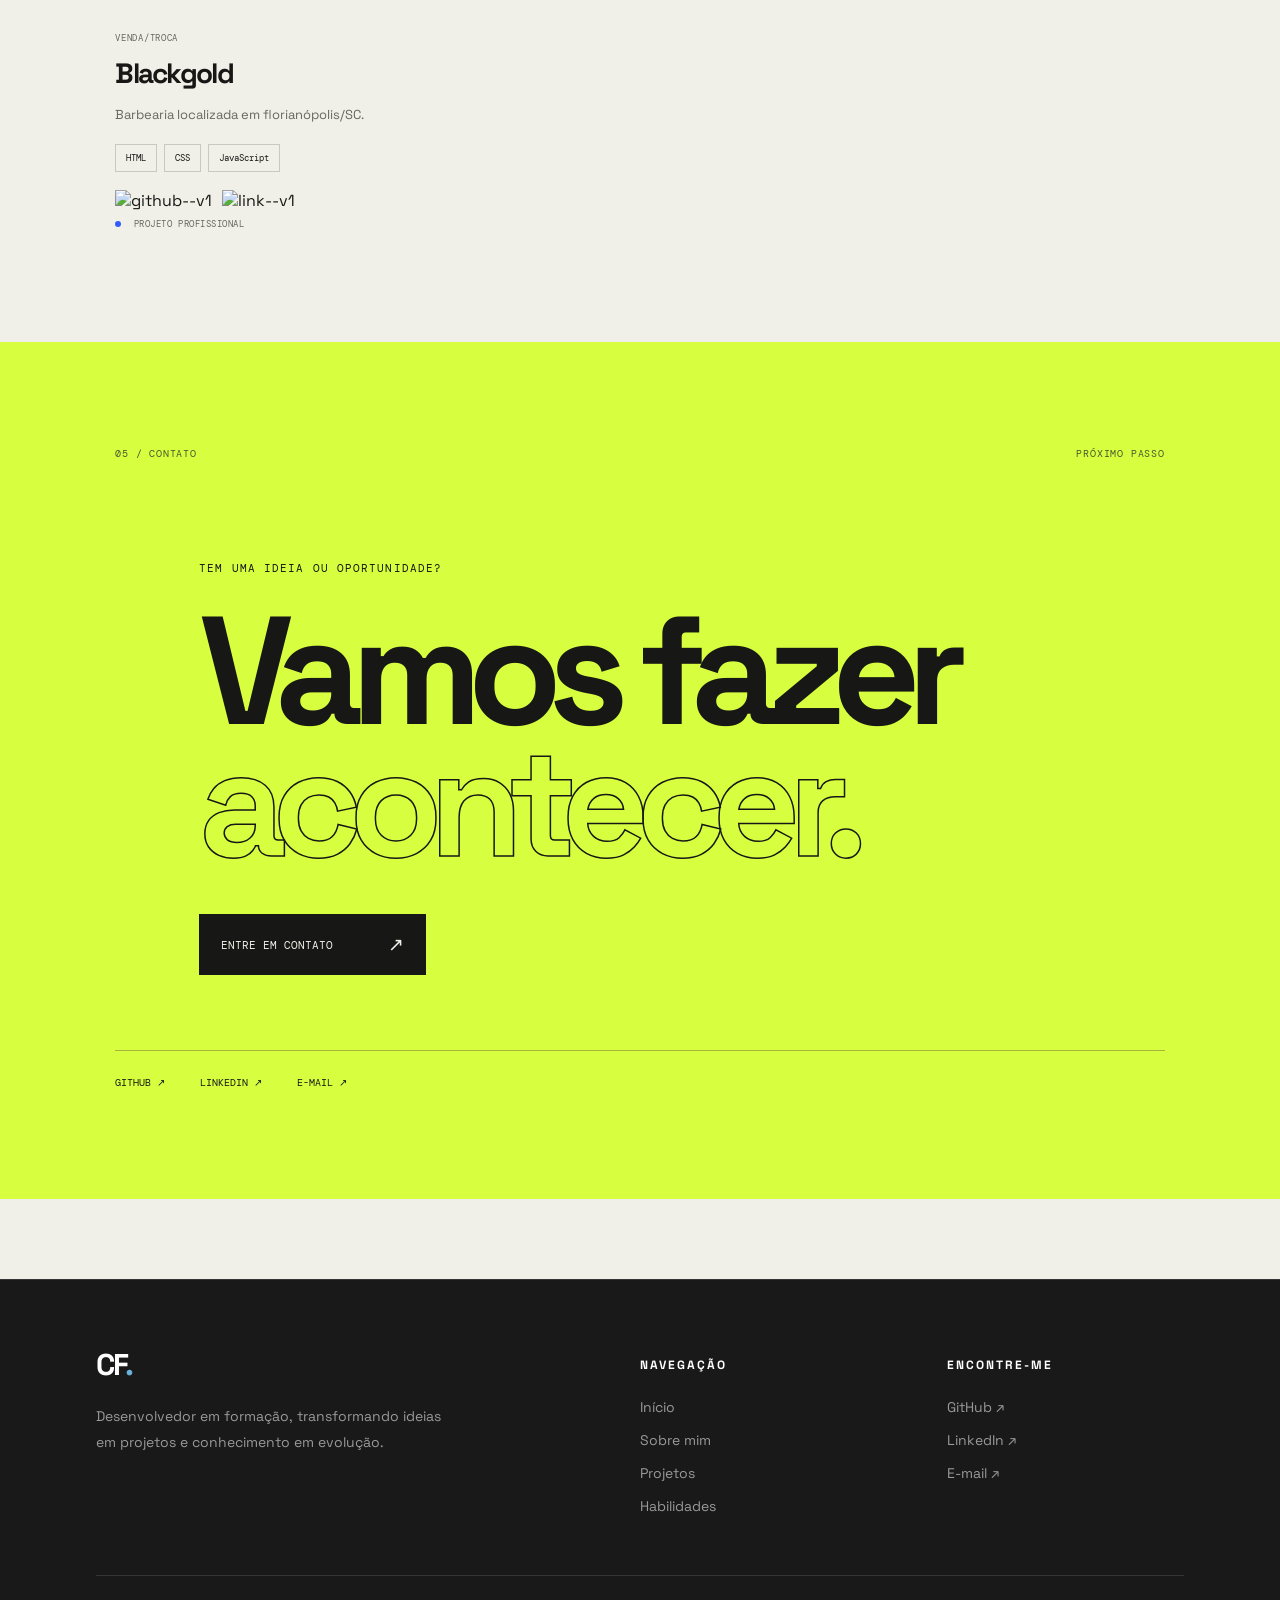
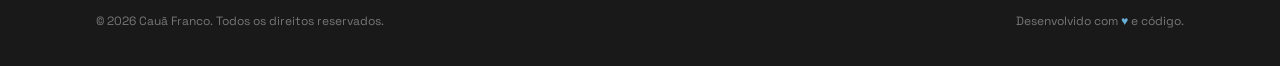
==== commit ea8207de: "s" ====
--- a/index.html
+++ b/index.html
@@ -10,7 +10,7 @@
   <link rel="preconnect" href="https://fonts.gstatic.com" crossorigin>
   <link href="https://fonts.googleapis.com/css2?family=DM+Mono:wght@400;500&family=Space+Grotesk:wght@400;500;600;700&display=swap" rel="stylesheet">
   <link rel="stylesheet" href="/css/style.css">
-  <script src="script.js" defer></script>
+  <script src="/scrips/script.js" defer></script>
 </head>
 <body>
   
@@ -136,11 +136,11 @@
             <div class="visual-bottom"><span>SERVIÇOS DE BARBEARIA</span><span>↗</span></div> <br>
           </div>
           <div class="project-info">
-            <div><span class="project-type">VENDA/TROCA</span><h3>FortCell</h3></div>
-            <p>Websie voltado para a venda e divulgação de aparelhos telefónicos.</p>
+            <div><span class="project-type">VENDA/TROCA</span><h3>Blackgold</h3></div>
+            <p>Barbearia localizada em florianópolis/SC.</p>
             <div class="tag-list"><span>HTML</span><span>CSS</span><span>JavaScript</span></div>
             <div class="imgs-hover"><a href=""><img width="50" height="50" src="https://img.icons8.com/ios/50/github--v1.png" alt="github--v1"/></a> <br> <a href=""><img width="50" height="50" src="https://img.icons8.com/ios/50/link--v1.png" alt="link--v1"/></div></a>
-            <span class="project-status"><i></i> PROJETO PESSOAL</span>
+            <span class="project-status"><i></i> PROJETO PROFISSIONAL</span>
           </div>
         </article>
       </div>
